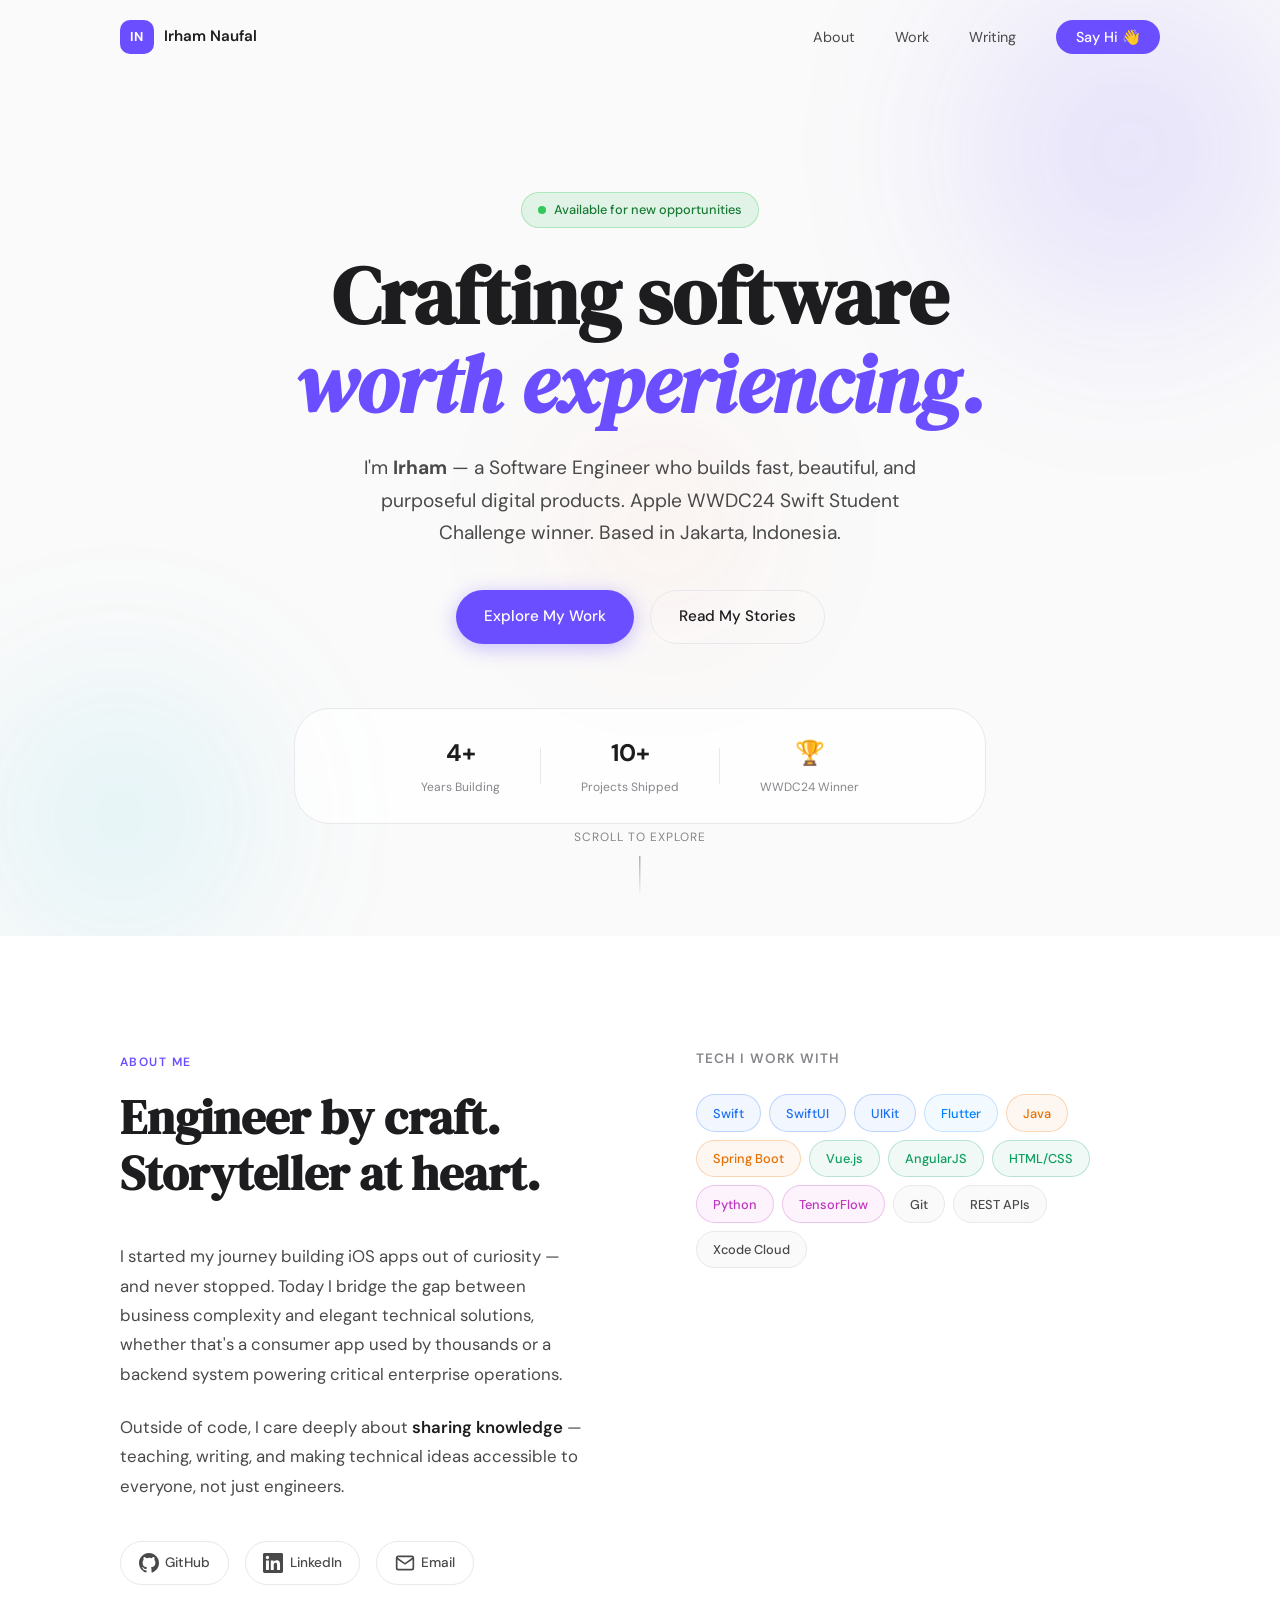
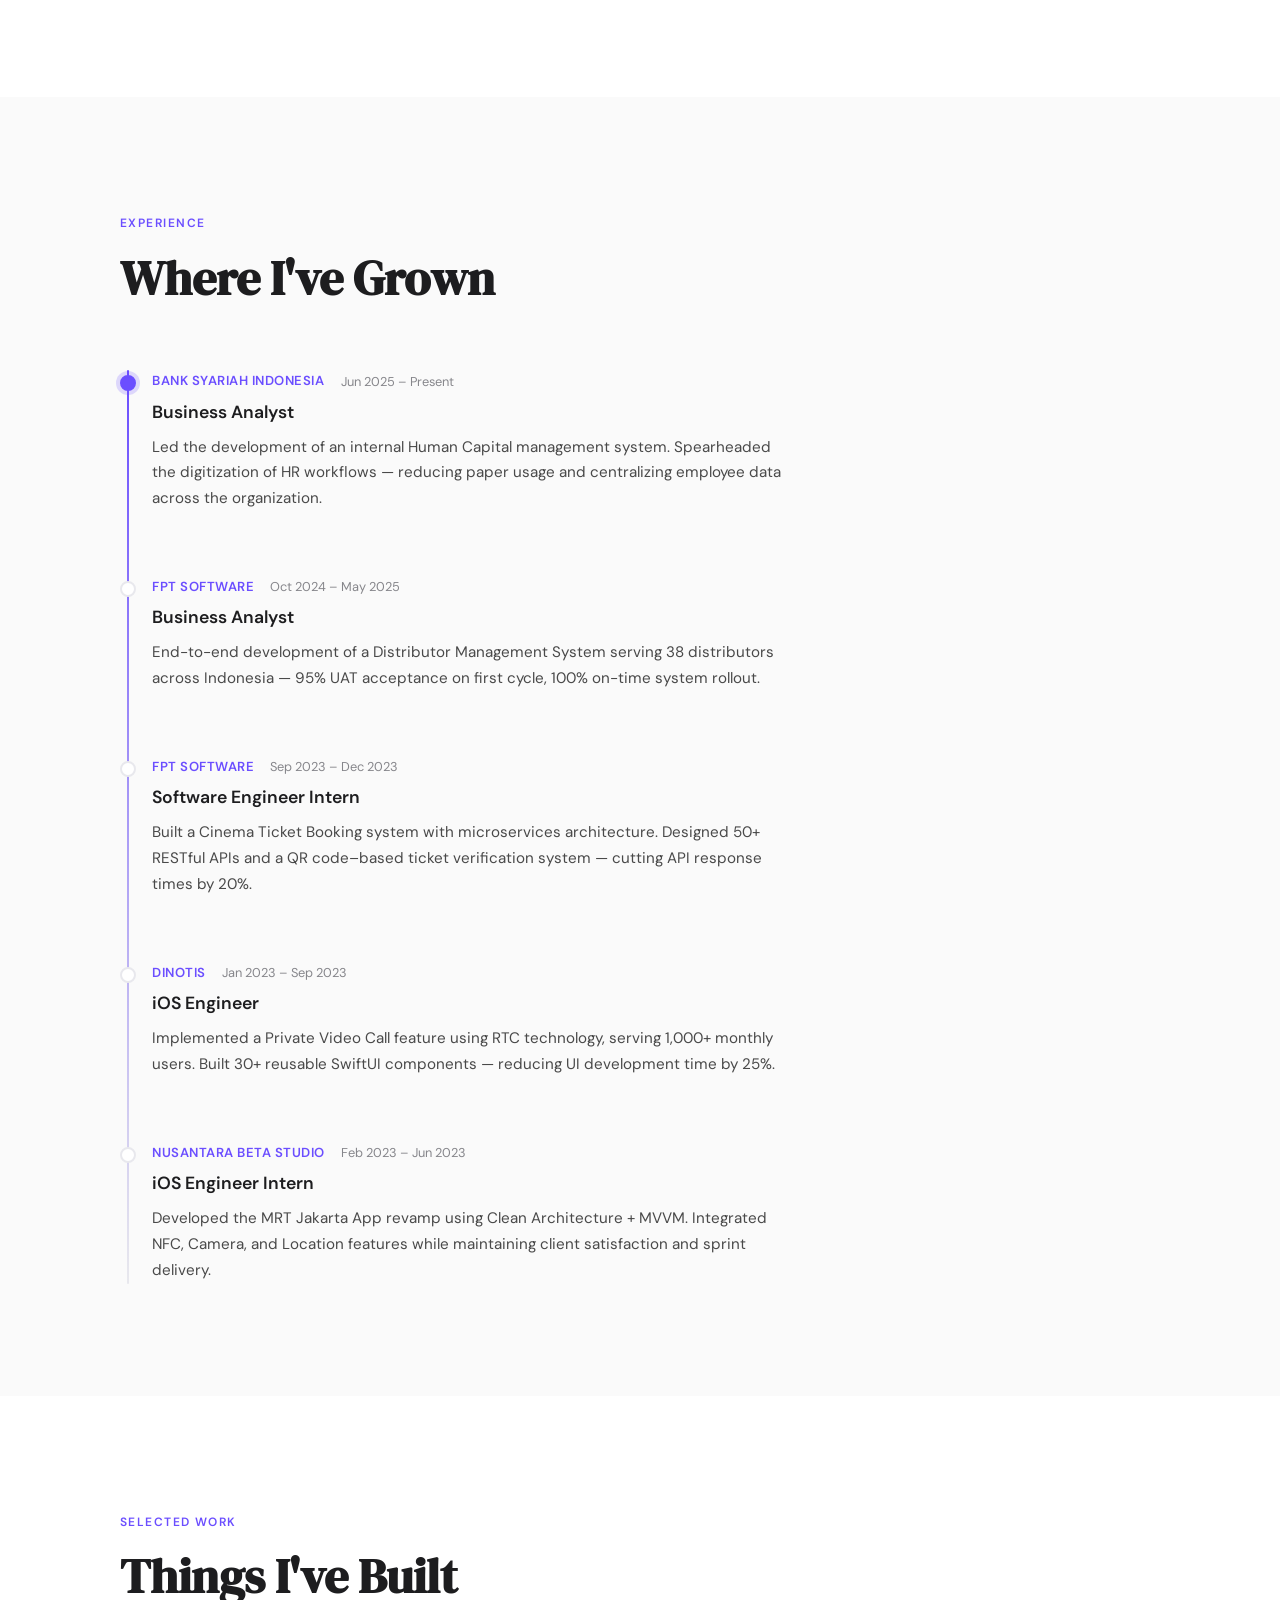
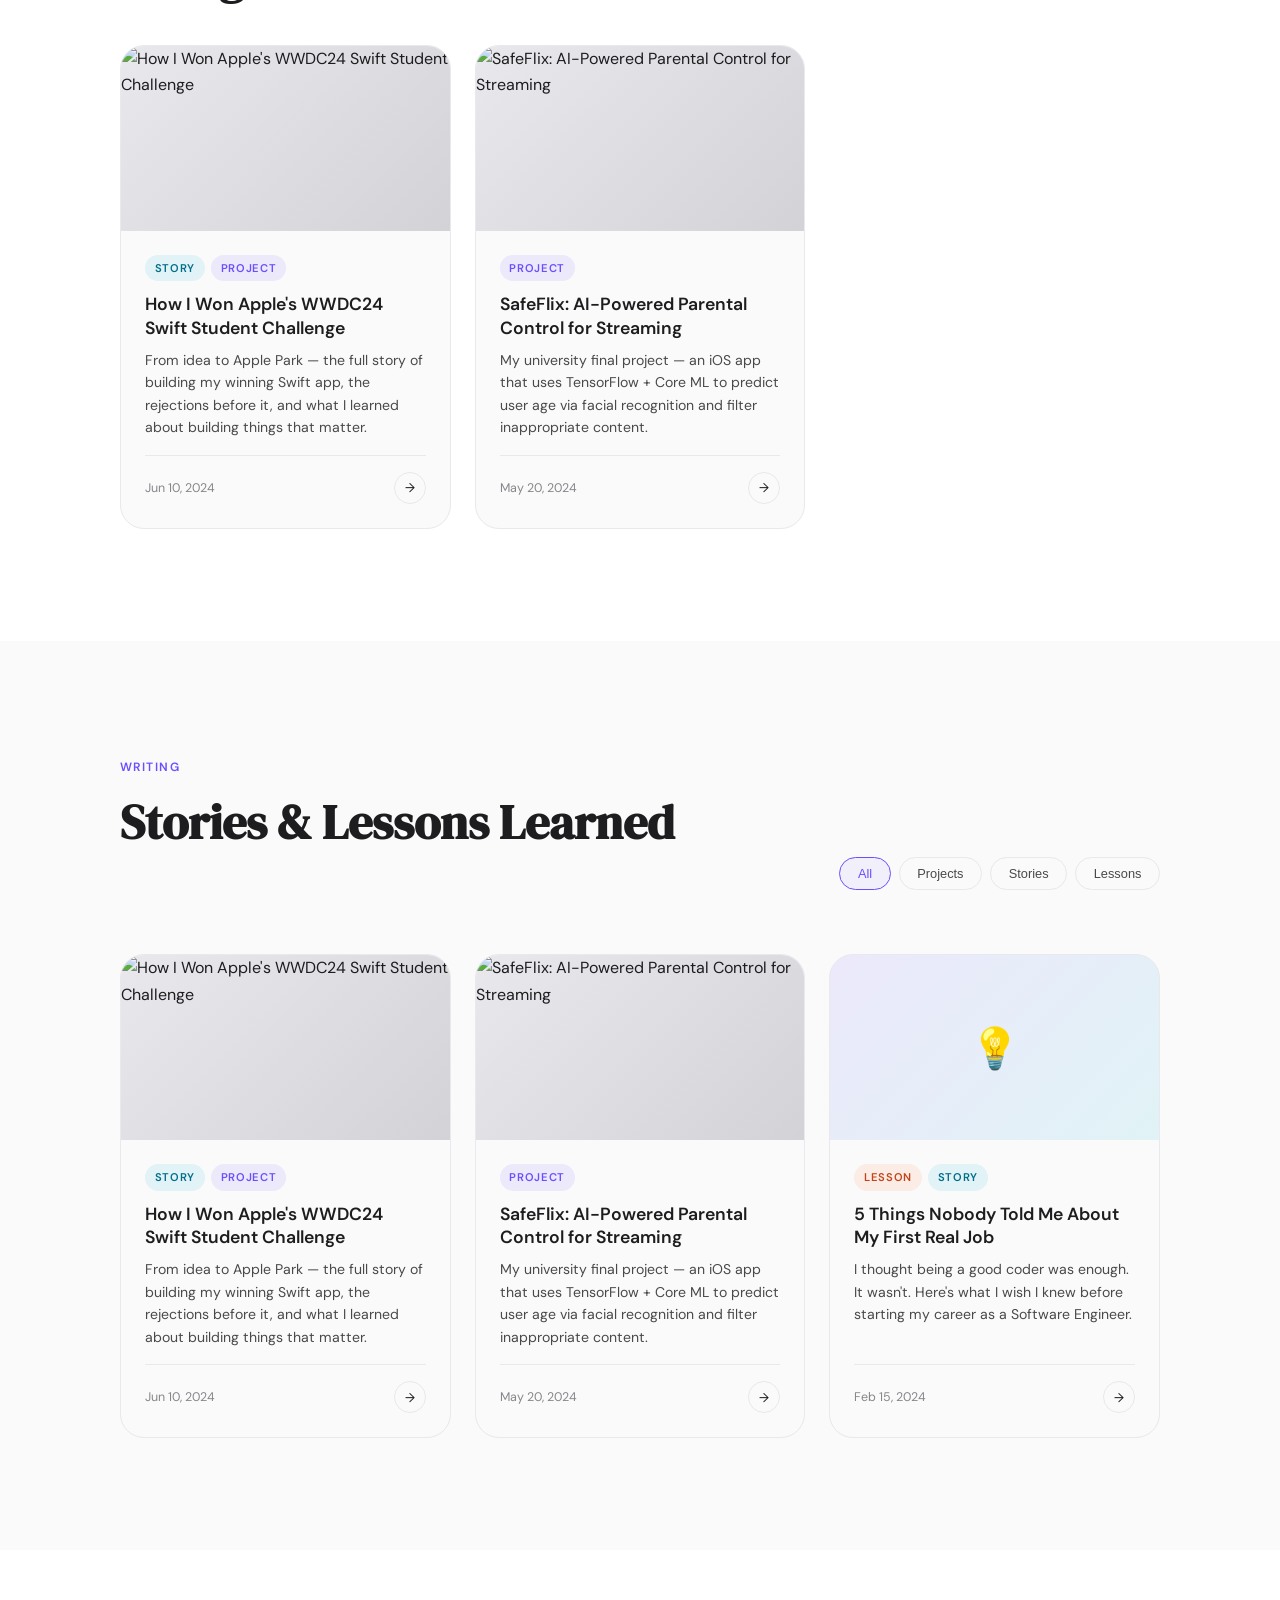
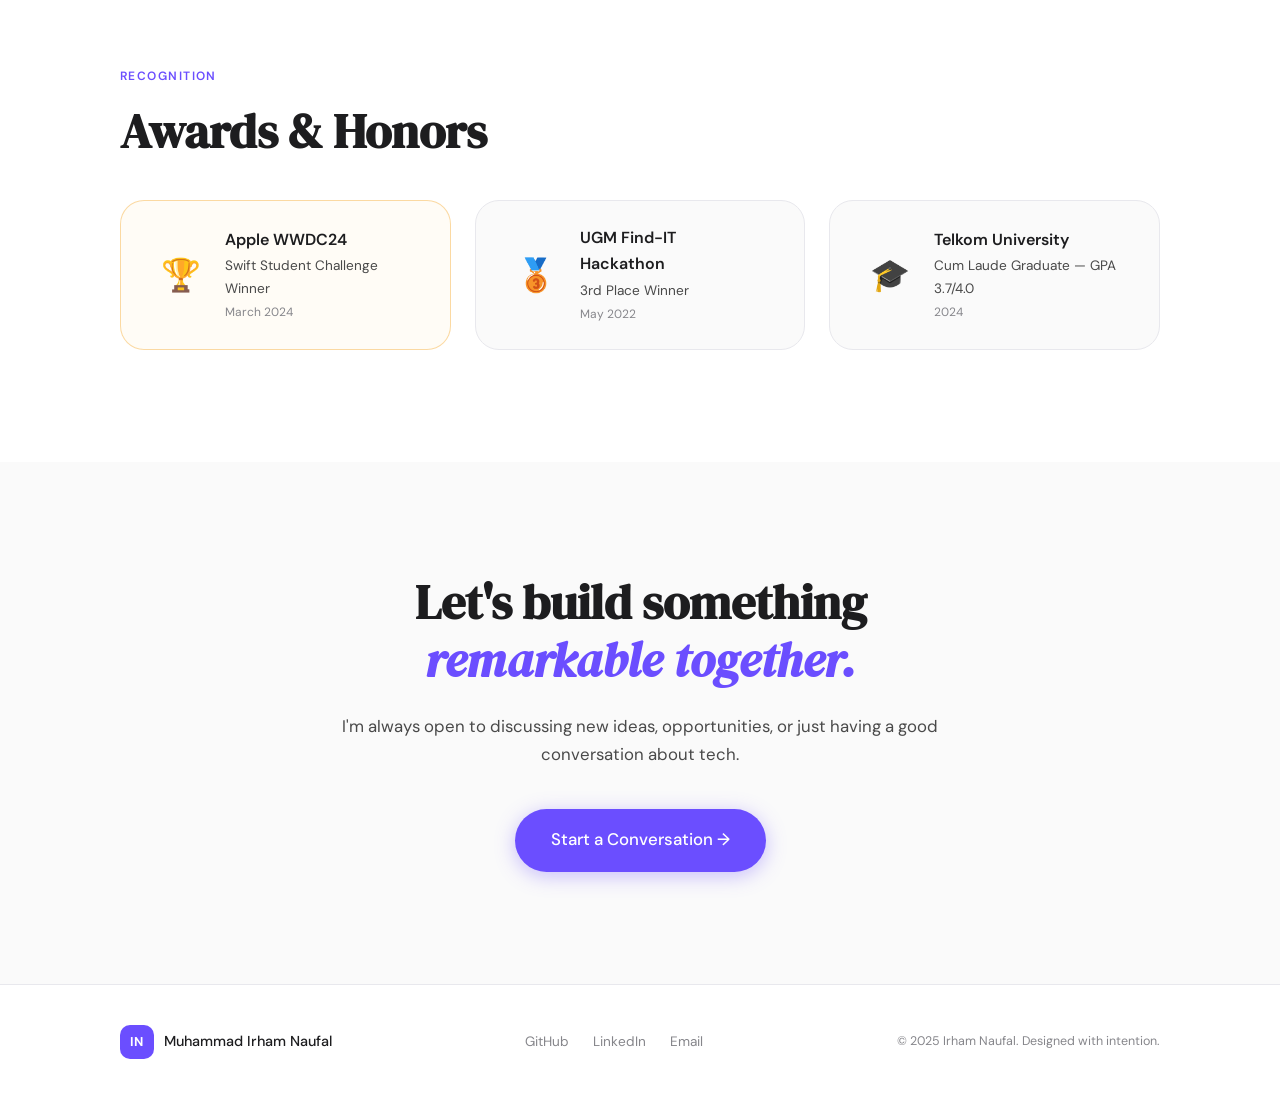
==== index.html @ 4008e495 "feature: folder structuring" ====
<!DOCTYPE html>
<html lang="en">
<head>
  <meta charset="UTF-8" />
  <meta name="viewport" content="width=device-width, initial-scale=1.0" />
  <title>Irham Naufal — Software Engineer</title>
  <meta name="description" content="Muhammad Irham Naufal — Software Engineer, Apple WWDC24 Swift Student Challenge Winner, iOS & Full-Stack Engineer." />
  <meta property="og:title" content="Irham Naufal — Software Engineer" />
  <meta property="og:description" content="Building things that matter. Apple WWDC24 Winner & Software Engineer." />
  <meta property="og:image" content="assets/images/og-cover.jpg" />
  <link rel="icon" href="assets/images/favicon.svg" type="image/svg+xml" />
  <link rel="stylesheet" href="assets/css/main.css" />
  <link rel="preconnect" href="https://fonts.googleapis.com" />
  <link rel="preconnect" href="https://fonts.gstatic.com" crossorigin />
  <link href="https://fonts.googleapis.com/css2?family=DM+Serif+Display:ital@0;1&family=DM+Sans:ital,opsz,wght@0,9..40,300;0,9..40,400;0,9..40,500;0,9..40,600;1,9..40,300&display=swap" rel="stylesheet" />
</head>
<body>

  <!-- ─── NAV ─────────────────────────────────────────── -->
  <nav class="nav" id="nav">
    <div class="nav__inner">
      <a href="index.html" class="nav__logo">
        <span class="nav__logo-mark">IN</span>
        <span class="nav__logo-name">Irham Naufal</span>
      </a>
      <ul class="nav__links">
        <li><a href="#about">About</a></li>
        <li><a href="#work">Work</a></li>
        <li><a href="#posts">Writing</a></li>
        <li><a href="mailto:irhamnfl8@gmail.com" class="nav__cta">Say Hi 👋</a></li>
      </ul>
      <button class="nav__burger" id="navBurger" aria-label="Toggle menu">
        <span></span><span></span><span></span>
      </button>
    </div>
    <div class="nav__mobile" id="navMobile">
      <a href="#about">About</a>
      <a href="#work">Work</a>
      <a href="#posts">Writing</a>
      <a href="mailto:irhamnfl8@gmail.com">Say Hi 👋</a>
    </div>
  </nav>

  <!-- ─── HERO ─────────────────────────────────────────── -->
  <section class="hero">
    <div class="hero__bg">
      <div class="hero__orb hero__orb--1"></div>
      <div class="hero__orb hero__orb--2"></div>
      <div class="hero__orb hero__orb--3"></div>
    </div>
    <div class="hero__content">
      <div class="hero__badge">
        <span class="hero__badge-dot"></span>
        Available for new opportunities
      </div>
      <h1 class="hero__title">
        Crafting software<br/>
        <em>worth experiencing.</em>
      </h1>
      <p class="hero__sub">
        I'm <strong>Irham</strong> — a Software Engineer who builds fast, 
        beautiful, and purposeful digital products. Apple WWDC24 Swift Student 
        Challenge winner. Based in Jakarta, Indonesia.
      </p>
      <div class="hero__actions">
        <a href="#work" class="btn btn--primary">Explore My Work</a>
        <a href="#posts" class="btn btn--ghost">Read My Stories</a>
      </div>
      <div class="hero__stats">
        <div class="stat">
          <span class="stat__value">4+</span>
          <span class="stat__label">Years Building</span>
        </div>
        <div class="stat__divider"></div>
        <div class="stat">
          <span class="stat__value">10+</span>
          <span class="stat__label">Projects Shipped</span>
        </div>
        <div class="stat__divider"></div>
        <div class="stat">
          <span class="stat__value">🏆</span>
          <span class="stat__label">WWDC24 Winner</span>
        </div>
      </div>
    </div>
    <div class="hero__scroll-hint">
      <span>Scroll to explore</span>
      <div class="hero__scroll-line"></div>
    </div>
  </section>

  <!-- ─── ABOUT ─────────────────────────────────────────── -->
  <section class="about" id="about">
    <div class="container">
      <div class="about__grid">
        <div class="about__text">
          <span class="section-label">About Me</span>
          <h2 class="section-title">Engineer by craft.<br/>Storyteller at heart.</h2>
          <p>
            I started my journey building iOS apps out of curiosity — and never stopped. 
            Today I bridge the gap between business complexity and elegant technical solutions, 
            whether that's a consumer app used by thousands or a backend system powering critical enterprise operations.
          </p>
          <p>
            Outside of code, I care deeply about <strong>sharing knowledge</strong> — teaching, 
            writing, and making technical ideas accessible to everyone, not just engineers.
          </p>
          <div class="about__links">
            <a href="https://github.com/irhamnaufal8" target="_blank" rel="noopener" class="social-link">
              <svg width="20" height="20" viewBox="0 0 24 24" fill="currentColor"><path d="M12 0C5.374 0 0 5.373 0 12c0 5.302 3.438 9.8 8.207 11.387.599.111.793-.261.793-.577v-2.234c-3.338.726-4.033-1.416-4.033-1.416-.546-1.387-1.333-1.756-1.333-1.756-1.089-.745.083-.729.083-.729 1.205.084 1.839 1.237 1.839 1.237 1.07 1.834 2.807 1.304 3.492.997.107-.775.418-1.305.762-1.604-2.665-.305-5.467-1.334-5.467-5.931 0-1.311.469-2.381 1.236-3.221-.124-.303-.535-1.524.117-3.176 0 0 1.008-.322 3.301 1.23A11.509 11.509 0 0112 5.803c1.02.005 2.047.138 3.006.404 2.291-1.552 3.297-1.23 3.297-1.23.653 1.653.242 2.874.118 3.176.77.84 1.235 1.911 1.235 3.221 0 4.609-2.807 5.624-5.479 5.921.43.372.823 1.102.823 2.222v3.293c0 .319.192.694.801.576C20.566 21.797 24 17.3 24 12c0-6.627-5.373-12-12-12z"/></svg>
              GitHub
            </a>
            <a href="https://linkedin.com/in/irhamnaufal8" target="_blank" rel="noopener" class="social-link">
              <svg width="20" height="20" viewBox="0 0 24 24" fill="currentColor"><path d="M20.447 20.452h-3.554v-5.569c0-1.328-.027-3.037-1.852-3.037-1.853 0-2.136 1.445-2.136 2.939v5.667H9.351V9h3.414v1.561h.046c.477-.9 1.637-1.85 3.37-1.85 3.601 0 4.267 2.37 4.267 5.455v6.286zM5.337 7.433a2.062 2.062 0 01-2.063-2.065 2.064 2.064 0 112.063 2.065zm1.782 13.019H3.555V9h3.564v11.452zM22.225 0H1.771C.792 0 0 .774 0 1.729v20.542C0 23.227.792 24 1.771 24h20.451C23.2 24 24 23.227 24 22.271V1.729C24 .774 23.2 0 22.222 0h.003z"/></svg>
              LinkedIn
            </a>
            <a href="mailto:irhamnfl8@gmail.com" class="social-link">
              <svg width="20" height="20" viewBox="0 0 24 24" fill="none" stroke="currentColor" stroke-width="2"><path d="M4 4h16c1.1 0 2 .9 2 2v12c0 1.1-.9 2-2 2H4c-1.1 0-2-.9-2-2V6c0-1.1.9-2 2-2z"/><polyline points="22,6 12,13 2,6"/></svg>
              Email
            </a>
          </div>
        </div>
        <div class="about__skills">
          <h3 class="about__skills-title">Tech I Work With</h3>
          <div class="skills-grid">
            <div class="skill-tag skill-tag--ios">Swift</div>
            <div class="skill-tag skill-tag--ios">SwiftUI</div>
            <div class="skill-tag skill-tag--ios">UIKit</div>
            <div class="skill-tag skill-tag--mobile">Flutter</div>
            <div class="skill-tag skill-tag--backend">Java</div>
            <div class="skill-tag skill-tag--backend">Spring Boot</div>
            <div class="skill-tag skill-tag--web">Vue.js</div>
            <div class="skill-tag skill-tag--web">AngularJS</div>
            <div class="skill-tag skill-tag--web">HTML/CSS</div>
            <div class="skill-tag skill-tag--ai">Python</div>
            <div class="skill-tag skill-tag--ai">TensorFlow</div>
            <div class="skill-tag skill-tag--tools">Git</div>
            <div class="skill-tag skill-tag--tools">REST APIs</div>
            <div class="skill-tag skill-tag--tools">Xcode Cloud</div>
          </div>
        </div>
      </div>
    </div>
  </section>

  <!-- ─── EXPERIENCE TIMELINE ──────────────────────────── -->
  <section class="timeline-section">
    <div class="container">
      <span class="section-label">Experience</span>
      <h2 class="section-title">Where I've Grown</h2>
      <div class="timeline">

        <div class="timeline__item timeline__item--active">
          <div class="timeline__marker"></div>
          <div class="timeline__content">
            <div class="timeline__meta">
              <span class="timeline__company">Bank Syariah Indonesia</span>
              <span class="timeline__period">Jun 2025 – Present</span>
            </div>
            <h3 class="timeline__role">Business Analyst</h3>
            <p>Led the development of an internal Human Capital management system. Spearheaded the digitization of HR workflows — reducing paper usage and centralizing employee data across the organization.</p>
          </div>
        </div>

        <div class="timeline__item">
          <div class="timeline__marker"></div>
          <div class="timeline__content">
            <div class="timeline__meta">
              <span class="timeline__company">FPT Software</span>
              <span class="timeline__period">Oct 2024 – May 2025</span>
            </div>
            <h3 class="timeline__role">Business Analyst</h3>
            <p>End-to-end development of a Distributor Management System serving 38 distributors across Indonesia — 95% UAT acceptance on first cycle, 100% on-time system rollout.</p>
          </div>
        </div>

        <div class="timeline__item">
          <div class="timeline__marker"></div>
          <div class="timeline__content">
            <div class="timeline__meta">
              <span class="timeline__company">FPT Software</span>
              <span class="timeline__period">Sep 2023 – Dec 2023</span>
            </div>
            <h3 class="timeline__role">Software Engineer Intern</h3>
            <p>Built a Cinema Ticket Booking system with microservices architecture. Designed 50+ RESTful APIs and a QR code–based ticket verification system — cutting API response times by 20%.</p>
          </div>
        </div>

        <div class="timeline__item">
          <div class="timeline__marker"></div>
          <div class="timeline__content">
            <div class="timeline__meta">
              <span class="timeline__company">Dinotis</span>
              <span class="timeline__period">Jan 2023 – Sep 2023</span>
            </div>
            <h3 class="timeline__role">iOS Engineer</h3>
            <p>Implemented a Private Video Call feature using RTC technology, serving 1,000+ monthly users. Built 30+ reusable SwiftUI components — reducing UI development time by 25%.</p>
          </div>
        </div>

        <div class="timeline__item">
          <div class="timeline__marker"></div>
          <div class="timeline__content">
            <div class="timeline__meta">
              <span class="timeline__company">Nusantara Beta Studio</span>
              <span class="timeline__period">Feb 2023 – Jun 2023</span>
            </div>
            <h3 class="timeline__role">iOS Engineer Intern</h3>
            <p>Developed the MRT Jakarta App revamp using Clean Architecture + MVVM. Integrated NFC, Camera, and Location features while maintaining client satisfaction and sprint delivery.</p>
          </div>
        </div>

      </div>
    </div>
  </section>

  <!-- ─── WORK / PROJECTS ───────────────────────────────── -->
  <section class="work" id="work">
    <div class="container">
      <span class="section-label">Selected Work</span>
      <h2 class="section-title">Things I've Built</h2>
      <div class="work__grid" id="workGrid">
        <!-- Populated by JS from posts/index.json -->
      </div>
      <div class="work__empty" id="workEmpty" style="display:none">
        <p>Projects coming soon. Check back later!</p>
      </div>
    </div>
  </section>

  <!-- ─── POSTS ─────────────────────────────────────────── -->
  <section class="posts-section" id="posts">
    <div class="container">
      <div class="posts-header">
        <div>
          <span class="section-label">Writing</span>
          <h2 class="section-title">Stories & Lessons Learned</h2>
        </div>
        <div class="posts-filter" id="postsFilter">
          <button class="filter-btn filter-btn--active" data-tag="all">All</button>
          <button class="filter-btn" data-tag="project">Projects</button>
          <button class="filter-btn" data-tag="story">Stories</button>
          <button class="filter-btn" data-tag="lesson">Lessons</button>
        </div>
      </div>
      <div class="posts-grid" id="postsGrid">
        <!-- Populated by JS from posts/index.json -->
      </div>
      <div class="posts-empty" id="postsEmpty" style="display:none">
        <p>No posts yet — but great things are coming.</p>
      </div>
    </div>
  </section>

  <!-- ─── AWARDS ────────────────────────────────────────── -->
  <section class="awards">
    <div class="container">
      <span class="section-label">Recognition</span>
      <h2 class="section-title">Awards & Honors</h2>
      <div class="awards__grid">
        <div class="award-card award-card--gold">
          <div class="award-card__icon">🏆</div>
          <div class="award-card__content">
            <h3>Apple WWDC24</h3>
            <p>Swift Student Challenge Winner</p>
            <span class="award-card__year">March 2024</span>
          </div>
        </div>
        <div class="award-card">
          <div class="award-card__icon">🥉</div>
          <div class="award-card__content">
            <h3>UGM Find-IT Hackathon</h3>
            <p>3rd Place Winner</p>
            <span class="award-card__year">May 2022</span>
          </div>
        </div>
        <div class="award-card">
          <div class="award-card__icon">🎓</div>
          <div class="award-card__content">
            <h3>Telkom University</h3>
            <p>Cum Laude Graduate — GPA 3.7/4.0</p>
            <span class="award-card__year">2024</span>
          </div>
        </div>
      </div>
    </div>
  </section>

  <!-- ─── CTA ───────────────────────────────────────────── -->
  <section class="cta">
    <div class="container">
      <div class="cta__inner">
        <h2>Let's build something<br/><em>remarkable together.</em></h2>
        <p>I'm always open to discussing new ideas, opportunities, or just having a good conversation about tech.</p>
        <a href="mailto:irhamnfl8@gmail.com" class="btn btn--primary btn--large">Start a Conversation →</a>
      </div>
    </div>
  </section>

  <!-- ─── FOOTER ────────────────────────────────────────── -->
  <footer class="footer">
    <div class="container">
      <div class="footer__inner">
        <div class="footer__brand">
          <span class="nav__logo-mark">IN</span>
          <span>Muhammad Irham Naufal</span>
        </div>
        <div class="footer__links">
          <a href="https://github.com/irhamnaufal8" target="_blank" rel="noopener">GitHub</a>
          <a href="https://linkedin.com/in/irhamnaufal8" target="_blank" rel="noopener">LinkedIn</a>
          <a href="mailto:irhamnfl8@gmail.com">Email</a>
        </div>
        <p class="footer__copy">© 2025 Irham Naufal. Designed with intention.</p>
      </div>
    </div>
  </footer>

  <script src="assets/js/main.js"></script>
</body>
</html>
---- assets/css/main.css ----
/* ============================================================
   IRHAM NAUFAL — PORTFOLIO STYLESHEET
   Author : Muhammad Irham Naufal Al Machdi
   Style  : Clean • Bright • Modern • Apple-inspired
   ============================================================ */

/* ── TOKENS ─────────────────────────────────────────────── */
:root {
  /* Colors */
  --color-bg:         #FAFAFA;
  --color-surface:    #FFFFFF;
  --color-border:     #E8E8ED;
  --color-text:       #1D1D1F;
  --color-text-2:     #494949;
  --color-text-3:     #86868B;
  --color-accent:     #6B4EFF;
  --color-accent-2:   #00B4D8;
  --color-accent-3:   #FF6B35;
  --color-gold:       #F5A623;
  --color-success:    #34C759;

  /* Typography */
  --font-display:     'DM Serif Display', Georgia, serif;
  --font-body:        'DM Sans', -apple-system, sans-serif;

  /* Spacing */
  --space-xs:  0.5rem;
  --space-sm:  1rem;
  --space-md:  1.5rem;
  --space-lg:  2.5rem;
  --space-xl:  4rem;
  --space-2xl: 7rem;

  /* Radius */
  --radius-sm:  8px;
  --radius-md:  16px;
  --radius-lg:  24px;
  --radius-xl:  36px;

  /* Shadow */
  --shadow-sm:   0 1px 3px rgba(0,0,0,.06), 0 1px 2px rgba(0,0,0,.04);
  --shadow-md:   0 4px 16px rgba(0,0,0,.08), 0 2px 4px rgba(0,0,0,.04);
  --shadow-lg:   0 12px 40px rgba(0,0,0,.10), 0 4px 8px rgba(0,0,0,.04);
  --shadow-glow: 0 0 40px rgba(107,78,255,.18);

  /* Transitions */
  --ease-out:   cubic-bezier(.16, 1, .3, 1);
  --ease-in:    cubic-bezier(.55, 0, 1, .45);
}

/* ── RESET ───────────────────────────────────────────────── */
*, *::before, *::after { box-sizing: border-box; margin: 0; padding: 0; }
html { scroll-behavior: smooth; -webkit-text-size-adjust: 100%; }
body {
  font-family: var(--font-body);
  background: var(--color-bg);
  color: var(--color-text);
  line-height: 1.65;
  overflow-x: hidden;
}
img, video { max-width: 100%; display: block; }
a { color: inherit; text-decoration: none; }
ul { list-style: none; }

/* ── UTILITY ─────────────────────────────────────────────── */
.container {
  width: 100%;
  max-width: 1120px;
  margin: 0 auto;
  padding: 0 var(--space-lg);
}

.section-label {
  display: inline-block;
  font-size: .75rem;
  font-weight: 600;
  letter-spacing: .12em;
  text-transform: uppercase;
  color: var(--color-accent);
  margin-bottom: var(--space-sm);
}

.section-title {
  font-family: var(--font-display);
  font-size: clamp(2rem, 4vw, 3rem);
  line-height: 1.18;
  color: var(--color-text);
  margin-bottom: var(--space-lg);
}
.section-title em { font-style: italic; color: var(--color-accent); }

/* ── BUTTONS ─────────────────────────────────────────────── */
.btn {
  display: inline-flex;
  align-items: center;
  gap: .5rem;
  padding: .85rem 1.75rem;
  border-radius: 100px;
  font-family: var(--font-body);
  font-size: .95rem;
  font-weight: 500;
  cursor: pointer;
  transition: transform .25s var(--ease-out), box-shadow .25s var(--ease-out), background .2s;
  border: none;
}
.btn:hover { transform: translateY(-2px); }
.btn--primary {
  background: var(--color-accent);
  color: #fff;
  box-shadow: 0 4px 20px rgba(107,78,255,.35);
}
.btn--primary:hover { box-shadow: 0 8px 28px rgba(107,78,255,.45); }
.btn--ghost {
  background: transparent;
  color: var(--color-text);
  border: 1.5px solid var(--color-border);
}
.btn--ghost:hover { border-color: var(--color-accent); color: var(--color-accent); }
.btn--large { padding: 1.1rem 2.25rem; font-size: 1.05rem; }

/* ── NAV ─────────────────────────────────────────────────── */
.nav {
  position: fixed;
  top: 0; left: 0; right: 0;
  z-index: 100;
  transition: background .3s, backdrop-filter .3s, box-shadow .3s;
}
.nav.nav--scrolled {
  background: rgba(250,250,250,.85);
  backdrop-filter: blur(20px) saturate(180%);
  -webkit-backdrop-filter: blur(20px) saturate(180%);
  box-shadow: 0 1px 0 var(--color-border);
}
.nav__inner {
  display: flex;
  align-items: center;
  justify-content: space-between;
  max-width: 1120px;
  margin: 0 auto;
  padding: 1.25rem var(--space-lg);
}
.nav__logo {
  display: flex;
  align-items: center;
  gap: .6rem;
  font-weight: 600;
  font-size: .95rem;
}
.nav__logo-mark {
  width: 34px; height: 34px;
  background: var(--color-accent);
  color: #fff;
  border-radius: 10px;
  display: grid;
  place-items: center;
  font-size: .8rem;
  font-weight: 700;
  letter-spacing: .04em;
}
.nav__links {
  display: flex;
  align-items: center;
  gap: var(--space-lg);
}
.nav__links a {
  font-size: .9rem;
  color: var(--color-text-2);
  font-weight: 400;
  transition: color .2s;
}
.nav__links a:hover { color: var(--color-text); }
.nav__cta {
  background: var(--color-accent) !important;
  color: #fff !important;
  padding: .5rem 1.25rem;
  border-radius: 100px;
  font-weight: 500 !important;
  transition: box-shadow .2s, transform .2s !important;
}
.nav__cta:hover { box-shadow: 0 4px 16px rgba(107,78,255,.3); transform: translateY(-1px); }
.nav__burger {
  display: none;
  flex-direction: column;
  gap: 5px;
  background: none;
  border: none;
  cursor: pointer;
  padding: 4px;
}
.nav__burger span {
  display: block;
  width: 24px; height: 2px;
  background: var(--color-text);
  border-radius: 2px;
  transition: transform .3s;
}
.nav__mobile {
  display: none;
  flex-direction: column;
  gap: 0;
  background: var(--color-surface);
  border-top: 1px solid var(--color-border);
  padding: var(--space-sm) var(--space-lg);
  max-height: 0;
  overflow: hidden;
  transition: max-height .35s var(--ease-out);
}
.nav__mobile.nav__mobile--open { max-height: 300px; }
.nav__mobile a {
  padding: .8rem 0;
  font-size: 1rem;
  color: var(--color-text-2);
  border-bottom: 1px solid var(--color-border);
  display: block;
}
.nav__mobile a:last-child { border-bottom: none; }

/* ── HERO ─────────────────────────────────────────────────── */
.hero {
  min-height: 100svh;
  display: flex;
  align-items: center;
  justify-content: center;
  position: relative;
  overflow: hidden;
  padding: calc(80px + var(--space-2xl)) var(--space-lg) var(--space-2xl);
}
.hero__bg {
  position: absolute;
  inset: 0;
  pointer-events: none;
  z-index: 0;
}
.hero__orb {
  position: absolute;
  border-radius: 50%;
  filter: blur(80px);
  opacity: .55;
  animation: drift 12s ease-in-out infinite;
}
.hero__orb--1 {
  width: 500px; height: 500px;
  top: -100px; right: -100px;
  background: radial-gradient(circle, rgba(107,78,255,.35) 0%, transparent 70%);
}
.hero__orb--2 {
  width: 400px; height: 400px;
  bottom: -80px; left: -80px;
  background: radial-gradient(circle, rgba(0,180,216,.25) 0%, transparent 70%);
  animation-delay: -4s;
}
.hero__orb--3 {
  width: 300px; height: 300px;
  top: 40%; left: 40%;
  background: radial-gradient(circle, rgba(255,107,53,.18) 0%, transparent 70%);
  animation-delay: -8s;
}
@keyframes drift {
  0%, 100% { transform: translate(0, 0) scale(1); }
  33% { transform: translate(30px, -30px) scale(1.05); }
  66% { transform: translate(-20px, 20px) scale(.97); }
}
.hero__content {
  position: relative;
  z-index: 1;
  max-width: 760px;
  text-align: center;
  animation: fadeUp .9s var(--ease-out) both;
}
.hero__badge {
  display: inline-flex;
  align-items: center;
  gap: .5rem;
  background: rgba(52, 199, 89, .12);
  border: 1px solid rgba(52, 199, 89, .3);
  color: #1a7a35;
  font-size: .8rem;
  font-weight: 500;
  padding: .4rem 1rem;
  border-radius: 100px;
  margin-bottom: var(--space-md);
}
.hero__badge-dot {
  width: 8px; height: 8px;
  background: var(--color-success);
  border-radius: 50%;
  animation: pulse 2s ease-in-out infinite;
}
@keyframes pulse {
  0%, 100% { transform: scale(1); opacity: 1; }
  50% { transform: scale(1.4); opacity: .7; }
}
.hero__title {
  font-family: var(--font-display);
  font-size: clamp(2.8rem, 6.5vw, 5rem);
  line-height: 1.1;
  color: var(--color-text);
  margin-bottom: var(--space-md);
}
.hero__title em { font-style: italic; color: var(--color-accent); }
.hero__sub {
  font-size: clamp(1rem, 2vw, 1.2rem);
  color: var(--color-text-2);
  max-width: 600px;
  margin: 0 auto var(--space-lg);
  line-height: 1.7;
}
.hero__actions {
  display: flex;
  justify-content: center;
  gap: var(--space-sm);
  flex-wrap: wrap;
  margin-bottom: var(--space-xl);
}
.hero__stats {
  display: flex;
  justify-content: center;
  align-items: center;
  gap: var(--space-lg);
  padding: var(--space-md) var(--space-lg);
  background: rgba(255,255,255,.7);
  backdrop-filter: blur(10px);
  border: 1px solid var(--color-border);
  border-radius: var(--radius-xl);
  flex-wrap: wrap;
}
.stat { text-align: center; }
.stat__value {
  display: block;
  font-size: 1.5rem;
  font-weight: 700;
  color: var(--color-text);
}
.stat__label {
  font-size: .75rem;
  color: var(--color-text-3);
  font-weight: 400;
}
.stat__divider {
  width: 1px;
  height: 36px;
  background: var(--color-border);
}
.hero__scroll-hint {
  position: absolute;
  bottom: var(--space-lg);
  left: 50%;
  transform: translateX(-50%);
  display: flex;
  flex-direction: column;
  align-items: center;
  gap: .5rem;
  color: var(--color-text-3);
  font-size: .75rem;
  letter-spacing: .08em;
  text-transform: uppercase;
  animation: fadeIn 1.5s 1s both;
}
.hero__scroll-line {
  width: 1px; height: 40px;
  background: linear-gradient(to bottom, var(--color-text-3), transparent);
  animation: scrollPulse 2s ease-in-out infinite;
}
@keyframes scrollPulse {
  0% { transform: scaleY(0); transform-origin: top; opacity: 0; }
  50% { transform: scaleY(1); transform-origin: top; opacity: 1; }
  100% { transform: scaleY(1); transform-origin: bottom; opacity: 0; }
}

/* ── ABOUT ───────────────────────────────────────────────── */
.about {
  padding: var(--space-2xl) 0;
  background: var(--color-surface);
}
.about__grid {
  display: grid;
  grid-template-columns: 1fr 1fr;
  gap: var(--space-2xl);
  align-items: start;
}
.about__text p {
  color: var(--color-text-2);
  margin-bottom: var(--space-md);
  font-size: 1.05rem;
  line-height: 1.75;
}
.about__text strong { color: var(--color-text); font-weight: 600; }
.about__links {
  display: flex;
  gap: var(--space-sm);
  flex-wrap: wrap;
  margin-top: var(--space-lg);
}
.social-link {
  display: inline-flex;
  align-items: center;
  gap: .4rem;
  padding: .6rem 1.1rem;
  border: 1.5px solid var(--color-border);
  border-radius: 100px;
  font-size: .85rem;
  font-weight: 500;
  color: var(--color-text-2);
  transition: border-color .2s, color .2s, background .2s;
}
.social-link:hover {
  border-color: var(--color-accent);
  color: var(--color-accent);
  background: rgba(107,78,255,.04);
}
.about__skills-title {
  font-size: .85rem;
  font-weight: 600;
  letter-spacing: .08em;
  text-transform: uppercase;
  color: var(--color-text-3);
  margin-bottom: var(--space-md);
}
.skills-grid {
  display: flex;
  flex-wrap: wrap;
  gap: .5rem;
}
.skill-tag {
  padding: .45rem 1rem;
  border-radius: 100px;
  font-size: .8rem;
  font-weight: 500;
  border: 1.5px solid;
}
.skill-tag--ios     { color: #1c6ef5; border-color: rgba(28,110,245,.25); background: rgba(28,110,245,.06); }
.skill-tag--mobile  { color: #0080FF; border-color: rgba(0,128,255,.2);  background: rgba(0,128,255,.05); }
.skill-tag--backend { color: #e76f00; border-color: rgba(231,111,0,.25);  background: rgba(231,111,0,.06); }
.skill-tag--web     { color: #0c9e5e; border-color: rgba(12,158,94,.25);  background: rgba(12,158,94,.06); }
.skill-tag--ai      { color: #c034c0; border-color: rgba(192,52,192,.25); background: rgba(192,52,192,.06); }
.skill-tag--tools   { color: var(--color-text-2); border-color: var(--color-border); background: var(--color-bg); }

/* ── TIMELINE ────────────────────────────────────────────── */
.timeline-section {
  padding: var(--space-2xl) 0;
  background: var(--color-bg);
}
.timeline {
  position: relative;
  padding-left: 2rem;
  margin-top: var(--space-xl);
}
.timeline::before {
  content: '';
  position: absolute;
  left: 7px; top: 0; bottom: 0;
  width: 2px;
  background: linear-gradient(to bottom, var(--color-accent), var(--color-border));
  border-radius: 2px;
}
.timeline__item {
  position: relative;
  padding-bottom: var(--space-xl);
  opacity: 0;
  transform: translateX(-16px);
  transition: opacity .6s var(--ease-out), transform .6s var(--ease-out);
}
.timeline__item.is-visible { opacity: 1; transform: none; }
.timeline__item:last-child { padding-bottom: 0; }
.timeline__marker {
  position: absolute;
  left: -2rem;
  top: 5px;
  width: 16px; height: 16px;
  border-radius: 50%;
  background: var(--color-surface);
  border: 2px solid var(--color-border);
  transition: border-color .3s, box-shadow .3s;
}
.timeline__item--active .timeline__marker {
  border-color: var(--color-accent);
  background: var(--color-accent);
  box-shadow: 0 0 0 4px rgba(107,78,255,.2);
}
.timeline__meta {
  display: flex;
  align-items: center;
  gap: var(--space-sm);
  margin-bottom: .35rem;
  flex-wrap: wrap;
}
.timeline__company {
  font-size: .82rem;
  font-weight: 600;
  color: var(--color-accent);
  letter-spacing: .04em;
  text-transform: uppercase;
}
.timeline__period {
  font-size: .8rem;
  color: var(--color-text-3);
}
.timeline__role {
  font-size: 1.1rem;
  font-weight: 600;
  color: var(--color-text);
  margin-bottom: .5rem;
}
.timeline__content p {
  color: var(--color-text-2);
  font-size: .95rem;
  line-height: 1.7;
  max-width: 640px;
}

/* ── WORK CARDS ──────────────────────────────────────────── */
.work { padding: var(--space-2xl) 0; background: var(--color-surface); }
.work__grid {
  display: grid;
  grid-template-columns: repeat(auto-fill, minmax(320px, 1fr));
  gap: var(--space-md);
}
.work-card {
  background: var(--color-bg);
  border: 1.5px solid var(--color-border);
  border-radius: var(--radius-lg);
  overflow: hidden;
  transition: box-shadow .3s var(--ease-out), transform .3s var(--ease-out), border-color .3s;
  cursor: pointer;
  text-decoration: none;
  color: inherit;
  display: flex;
  flex-direction: column;
}
.work-card:hover {
  box-shadow: var(--shadow-lg);
  transform: translateY(-4px);
  border-color: var(--color-accent);
}
.work-card__banner {
  width: 100%;
  aspect-ratio: 16/9;
  object-fit: cover;
  background: linear-gradient(135deg, #e8e8ed 0%, #d2d2d7 100%);
}
.work-card__banner--placeholder {
  width: 100%;
  aspect-ratio: 16/9;
  background: linear-gradient(135deg, rgba(107,78,255,.1) 0%, rgba(0,180,216,.1) 100%);
  display: grid;
  place-items: center;
  font-size: 2.5rem;
}
.work-card__body { padding: var(--space-md); flex: 1; display: flex; flex-direction: column; }
.work-card__tags { display: flex; gap: .4rem; flex-wrap: wrap; margin-bottom: .75rem; }
.work-card__tag {
  font-size: .7rem;
  font-weight: 600;
  letter-spacing: .06em;
  text-transform: uppercase;
  padding: .25rem .6rem;
  border-radius: 100px;
  background: rgba(107,78,255,.1);
  color: var(--color-accent);
}
.work-card__tag--story   { background: rgba(0,180,216,.1); color: #006e8a; }
.work-card__tag--lesson  { background: rgba(255,107,53,.1); color: #c4441a; }
.work-card__title {
  font-size: 1.1rem;
  font-weight: 600;
  color: var(--color-text);
  margin-bottom: .5rem;
  line-height: 1.35;
}
.work-card__desc {
  font-size: .88rem;
  color: var(--color-text-2);
  line-height: 1.6;
  flex: 1;
}
.work-card__footer {
  display: flex;
  align-items: center;
  justify-content: space-between;
  margin-top: var(--space-sm);
  padding-top: var(--space-sm);
  border-top: 1px solid var(--color-border);
}
.work-card__date { font-size: .78rem; color: var(--color-text-3); }
.work-card__arrow {
  width: 32px; height: 32px;
  border-radius: 50%;
  border: 1.5px solid var(--color-border);
  display: grid;
  place-items: center;
  font-size: .8rem;
  transition: background .2s, border-color .2s;
}
.work-card:hover .work-card__arrow {
  background: var(--color-accent);
  border-color: var(--color-accent);
  color: #fff;
}

/* ── POSTS ───────────────────────────────────────────────── */
.posts-section {
  padding: var(--space-2xl) 0;
  background: var(--color-bg);
}
.posts-header {
  display: flex;
  align-items: flex-end;
  justify-content: space-between;
  gap: var(--space-md);
  flex-wrap: wrap;
  margin-bottom: var(--space-xl);
}
.posts-filter {
  display: flex;
  gap: .5rem;
  flex-wrap: wrap;
}
.filter-btn {
  padding: .5rem 1.1rem;
  border-radius: 100px;
  font-size: .8rem;
  font-weight: 500;
  border: 1.5px solid var(--color-border);
  background: transparent;
  color: var(--color-text-2);
  cursor: pointer;
  transition: border-color .2s, color .2s, background .2s;
}
.filter-btn--active, .filter-btn:hover {
  border-color: var(--color-accent);
  color: var(--color-accent);
  background: rgba(107,78,255,.06);
}
.posts-grid {
  display: grid;
  grid-template-columns: repeat(auto-fill, minmax(300px, 1fr));
  gap: var(--space-md);
}

/* ── AWARDS ──────────────────────────────────────────────── */
.awards {
  padding: var(--space-2xl) 0;
  background: var(--color-surface);
}
.awards__grid {
  display: grid;
  grid-template-columns: repeat(auto-fit, minmax(260px, 1fr));
  gap: var(--space-md);
}
.award-card {
  display: flex;
  align-items: center;
  gap: var(--space-md);
  padding: var(--space-md) var(--space-lg);
  background: var(--color-bg);
  border: 1.5px solid var(--color-border);
  border-radius: var(--radius-lg);
  transition: box-shadow .3s, transform .3s;
}
.award-card:hover { box-shadow: var(--shadow-md); transform: translateY(-2px); }
.award-card--gold { border-color: rgba(245,166,35,.4); background: rgba(245,166,35,.04); }
.award-card__icon { font-size: 2rem; flex-shrink: 0; }
.award-card h3 { font-size: 1rem; font-weight: 600; color: var(--color-text); }
.award-card p  { font-size: .85rem; color: var(--color-text-2); margin-top: .15rem; }
.award-card__year {
  font-size: .75rem;
  color: var(--color-text-3);
  display: block;
  margin-top: .2rem;
}

/* ── CTA ─────────────────────────────────────────────────── */
.cta {
  padding: var(--space-2xl) 0;
  background: var(--color-bg);
}
.cta__inner {
  text-align: center;
  max-width: 640px;
  margin: 0 auto;
}
.cta__inner h2 {
  font-family: var(--font-display);
  font-size: clamp(2rem, 4vw, 3rem);
  line-height: 1.2;
  margin-bottom: var(--space-md);
}
.cta__inner em { font-style: italic; color: var(--color-accent); }
.cta__inner p {
  color: var(--color-text-2);
  margin-bottom: var(--space-lg);
  font-size: 1.05rem;
}

/* ── FOOTER ──────────────────────────────────────────────── */
.footer {
  padding: var(--space-lg) 0;
  border-top: 1px solid var(--color-border);
  background: var(--color-surface);
}
.footer__inner {
  display: flex;
  align-items: center;
  justify-content: space-between;
  gap: var(--space-md);
  flex-wrap: wrap;
}
.footer__brand {
  display: flex;
  align-items: center;
  gap: .6rem;
  font-size: .9rem;
  font-weight: 500;
}
.footer__links {
  display: flex;
  gap: var(--space-md);
}
.footer__links a {
  font-size: .85rem;
  color: var(--color-text-3);
  transition: color .2s;
}
.footer__links a:hover { color: var(--color-text); }
.footer__copy {
  font-size: .78rem;
  color: var(--color-text-3);
}

/* ── POST PAGE ───────────────────────────────────────────── */
.post-hero {
  padding: calc(80px + var(--space-xl)) var(--space-lg) var(--space-xl);
  background: var(--color-surface);
  border-bottom: 1px solid var(--color-border);
}
.post-hero__inner { max-width: 760px; margin: 0 auto; }
.post-hero__back {
  display: inline-flex;
  align-items: center;
  gap: .4rem;
  font-size: .85rem;
  color: var(--color-text-3);
  margin-bottom: var(--space-lg);
  transition: color .2s;
}
.post-hero__back:hover { color: var(--color-accent); }
.post-hero__tags { display: flex; gap: .4rem; margin-bottom: var(--space-sm); }
.post-hero__title {
  font-family: var(--font-display);
  font-size: clamp(2rem, 5vw, 3.5rem);
  line-height: 1.12;
  color: var(--color-text);
  margin-bottom: var(--space-md);
}
.post-hero__meta {
  display: flex;
  gap: var(--space-sm);
  align-items: center;
  font-size: .85rem;
  color: var(--color-text-3);
  flex-wrap: wrap;
}
.post-hero__meta-sep { opacity: .4; }
.post-hero__banner {
  width: 100%;
  max-height: 480px;
  object-fit: cover;
  border-radius: var(--radius-lg);
  margin: var(--space-lg) 0 0;
}
.post-body {
  padding: var(--space-xl) var(--space-lg);
}
.post-body__inner {
  max-width: 760px;
  margin: 0 auto;
}
/* Markdown rendered content */
.prose { color: var(--color-text-2); font-size: 1.05rem; line-height: 1.85; }
.prose h1, .prose h2, .prose h3, .prose h4 {
  font-family: var(--font-display);
  color: var(--color-text);
  margin: var(--space-xl) 0 var(--space-sm);
  line-height: 1.2;
}
.prose h1 { font-size: 2rem; }
.prose h2 { font-size: 1.6rem; border-bottom: 1px solid var(--color-border); padding-bottom: .5rem; }
.prose h3 { font-size: 1.25rem; }
.prose p  { margin: 0 0 var(--space-md); }
.prose a  { color: var(--color-accent); text-decoration: underline; text-underline-offset: 3px; }
.prose a:hover { opacity: .8; }
.prose strong { color: var(--color-text); font-weight: 600; }
.prose em { font-style: italic; }
.prose ul, .prose ol { margin: 0 0 var(--space-md) var(--space-md); }
.prose li { margin-bottom: .4rem; }
.prose blockquote {
  border-left: 3px solid var(--color-accent);
  padding-left: var(--space-md);
  margin: var(--space-md) 0;
  font-style: italic;
  color: var(--color-text-3);
}
.prose code {
  font-family: 'SF Mono', 'Fira Code', monospace;
  font-size: .87em;
  background: rgba(107,78,255,.08);
  color: var(--color-accent);
  padding: .15em .4em;
  border-radius: 4px;
}
.prose pre {
  background: #1a1a2e;
  color: #e8e8e8;
  padding: var(--space-md);
  border-radius: var(--radius-md);
  overflow-x: auto;
  margin: var(--space-md) 0;
}
.prose pre code { background: none; color: inherit; padding: 0; }
.prose img {
  border-radius: var(--radius-md);
  margin: var(--space-md) 0;
  width: 100%;
}
.prose table {
  width: 100%;
  border-collapse: collapse;
  margin: var(--space-md) 0;
}
.prose th, .prose td {
  padding: .65rem 1rem;
  border: 1px solid var(--color-border);
  font-size: .9rem;
}
.prose th { background: var(--color-bg); font-weight: 600; }
.prose hr { border: none; border-top: 1px solid var(--color-border); margin: var(--space-xl) 0; }

/* ── ANIMATIONS ──────────────────────────────────────────── */
@keyframes fadeUp  { from { opacity: 0; transform: translateY(24px); } to { opacity: 1; transform: none; } }
@keyframes fadeIn  { from { opacity: 0; } to { opacity: 1; } }

.reveal {
  opacity: 0;
  transform: translateY(20px);
  transition: opacity .7s var(--ease-out), transform .7s var(--ease-out);
}
.reveal.is-visible { opacity: 1; transform: none; }

/* ── LOADING SKELETON ─────────────────────────────────────── */
.skeleton {
  background: linear-gradient(90deg, var(--color-border) 25%, #e8e8ed 50%, var(--color-border) 75%);
  background-size: 400% 100%;
  animation: shimmer 1.5s ease-in-out infinite;
  border-radius: var(--radius-sm);
}
@keyframes shimmer { 0% { background-position: 200% 0; } 100% { background-position: -200% 0; } }

/* ── RESPONSIVE ──────────────────────────────────────────── */
@media (max-width: 768px) {
  :root {
    --space-2xl: 4rem;
    --space-xl: 3rem;
  }
  .nav__links { display: none; }
  .nav__burger { display: flex; }
  .nav__mobile { display: flex; }
  .about__grid { grid-template-columns: 1fr; gap: var(--space-xl); }
  .posts-header { flex-direction: column; align-items: flex-start; }
  .footer__inner { flex-direction: column; align-items: flex-start; }
  .hero__stats { gap: var(--space-md); }
  .stat__divider { display: none; }
  .timeline { padding-left: 1.5rem; }
}

@media (max-width: 480px) {
  .container { padding: 0 var(--space-md); }
  .hero__actions { flex-direction: column; align-items: center; }
  .btn { width: 100%; justify-content: center; max-width: 280px; }
}
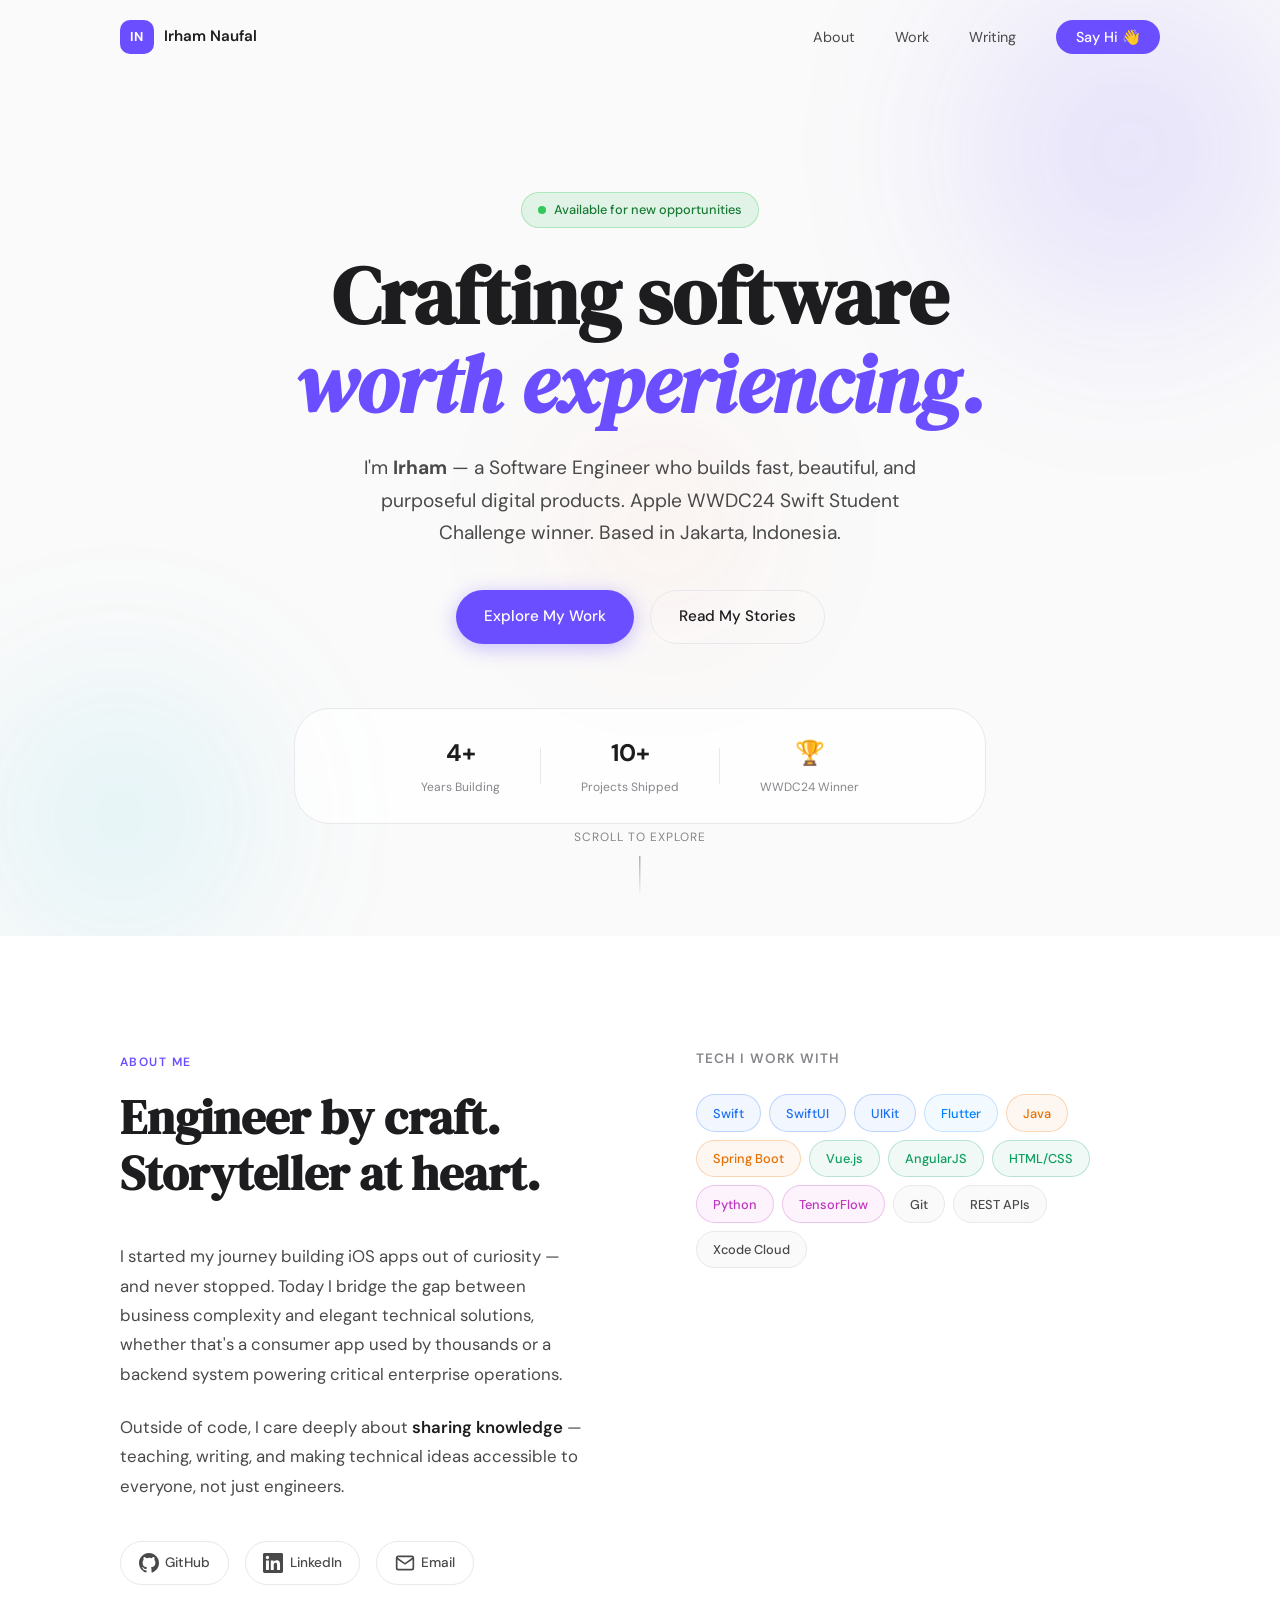
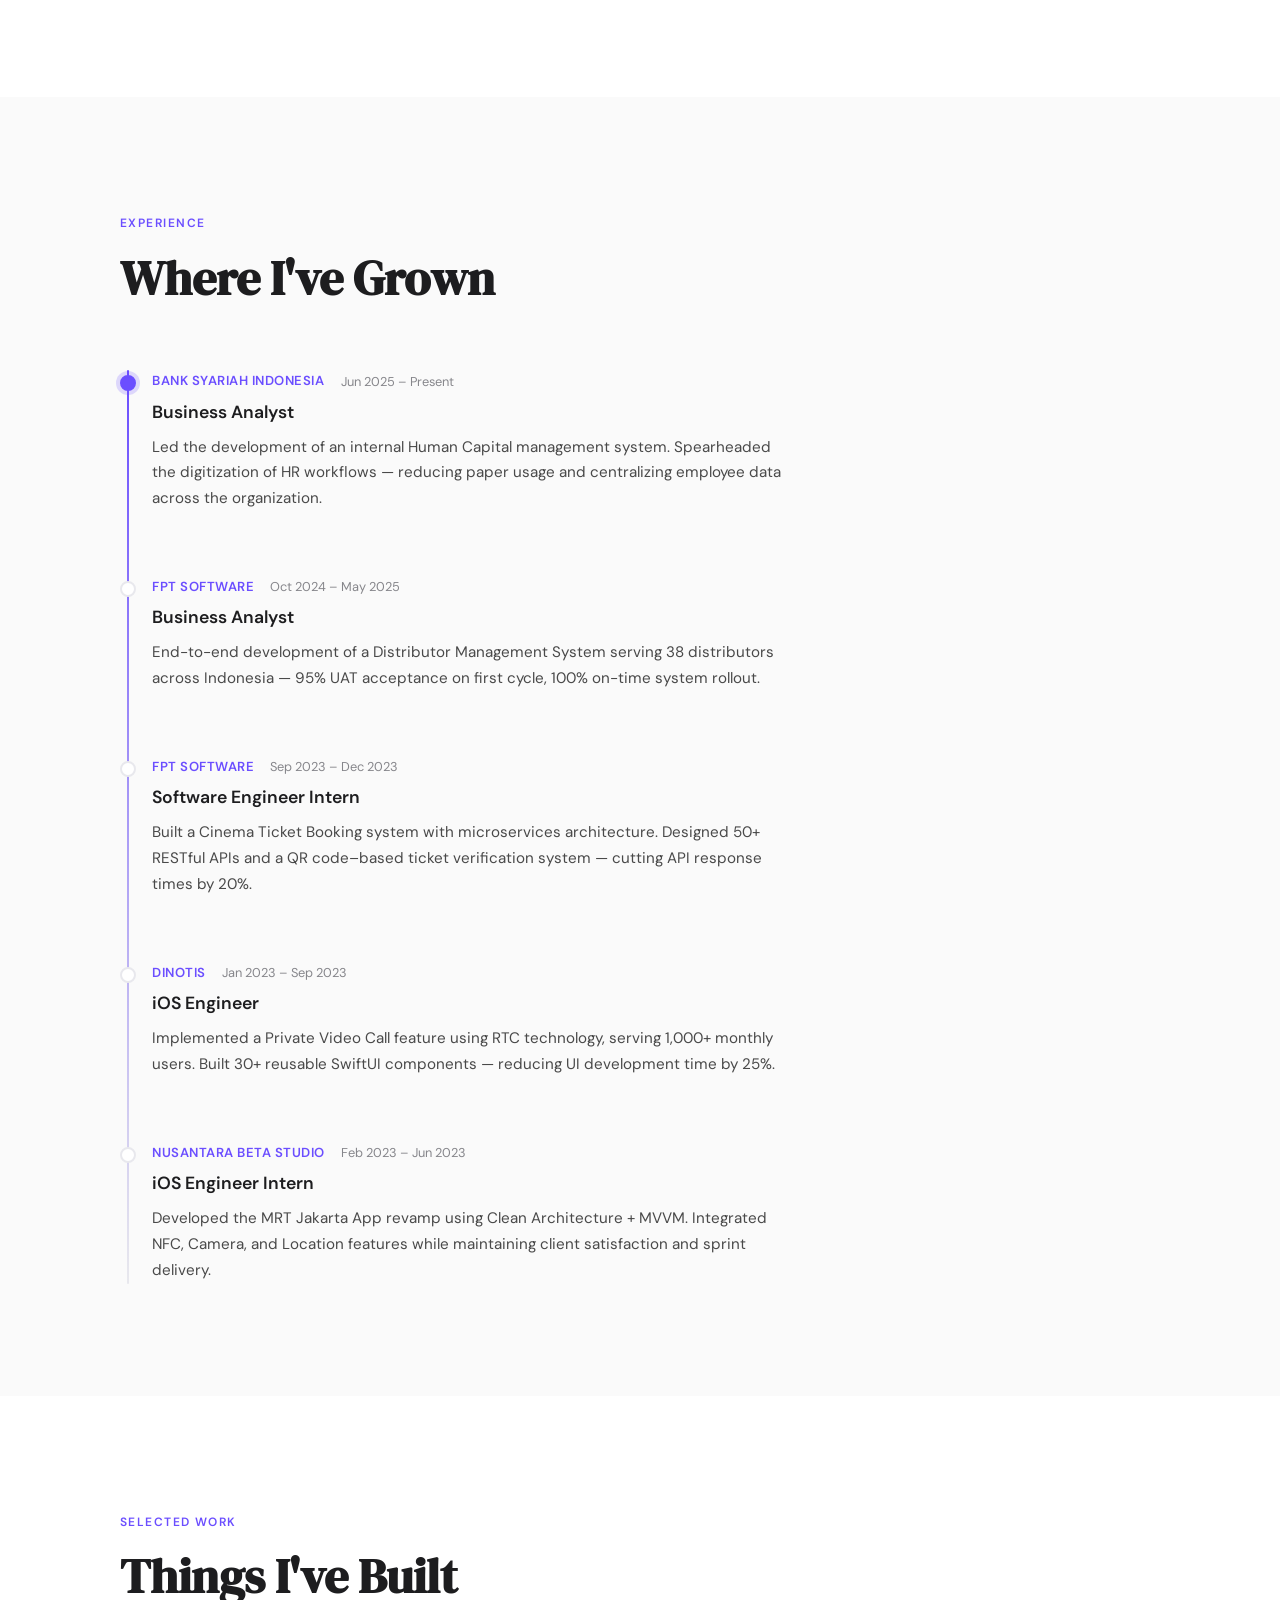
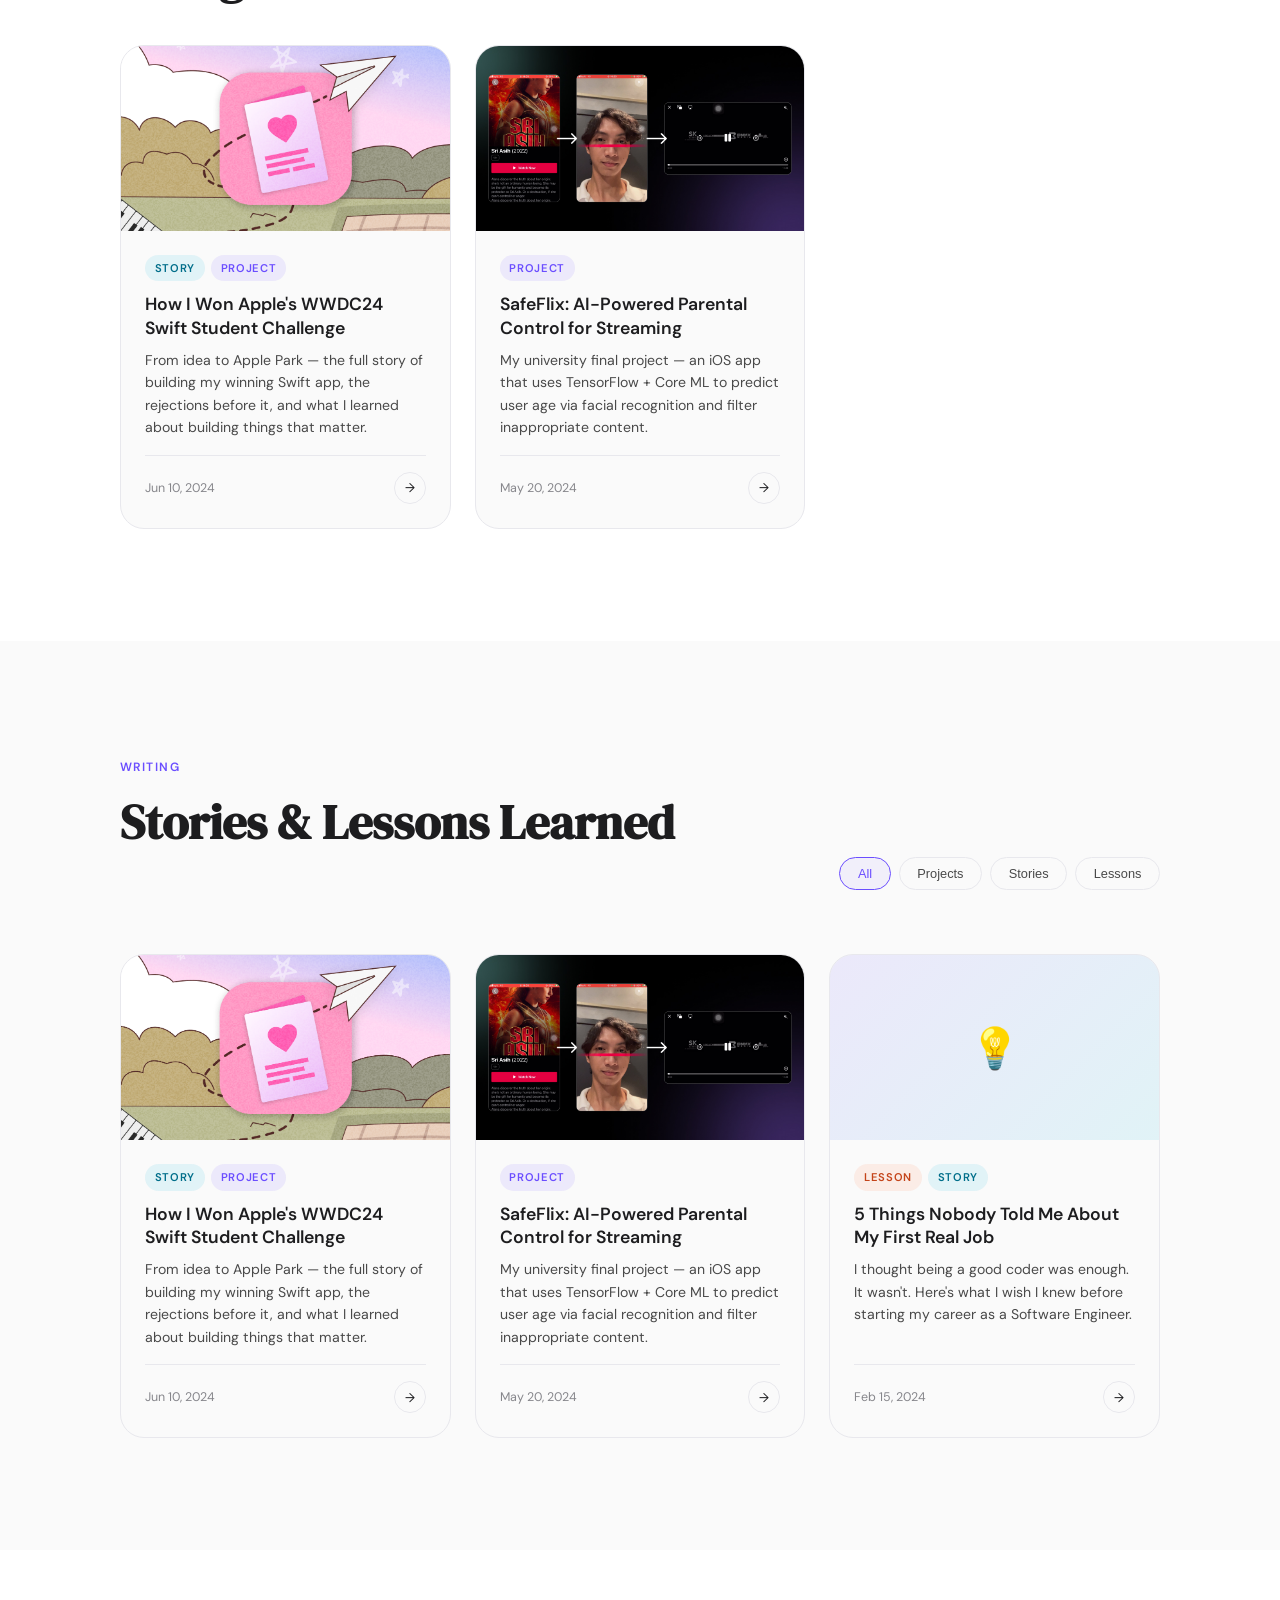
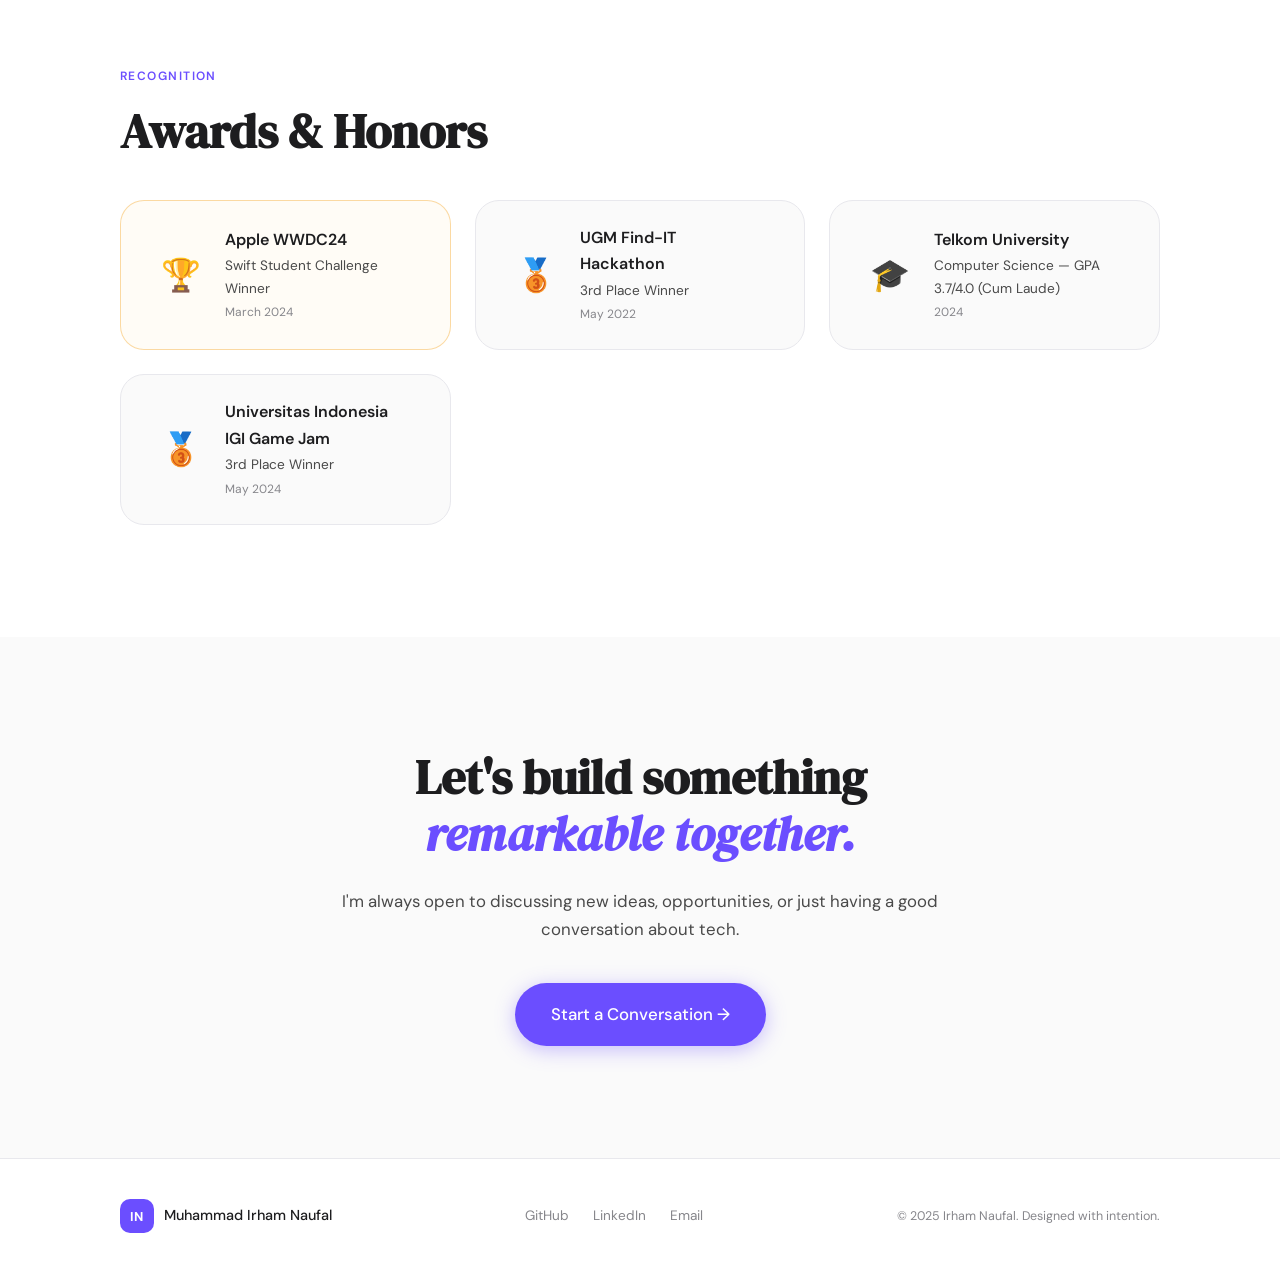
==== commit d1b978f5: "feature: Add assets" ====
--- a/index.html
+++ b/index.html
@@ -1,19 +1,24 @@
 <!DOCTYPE html>
 <html lang="en">
+
 <head>
   <meta charset="UTF-8" />
   <meta name="viewport" content="width=device-width, initial-scale=1.0" />
   <title>Irham Naufal — Software Engineer</title>
-  <meta name="description" content="Muhammad Irham Naufal — Software Engineer, Apple WWDC24 Swift Student Challenge Winner, iOS & Full-Stack Engineer." />
+  <meta name="description"
+    content="Muhammad Irham Naufal — Software Engineer, Apple WWDC24 Swift Student Challenge Winner, iOS & Full-Stack Engineer." />
   <meta property="og:title" content="Irham Naufal — Software Engineer" />
   <meta property="og:description" content="Building things that matter. Apple WWDC24 Winner & Software Engineer." />
   <meta property="og:image" content="assets/images/og-cover.jpg" />
-  <link rel="icon" href="assets/images/favicon.svg" type="image/svg+xml" />
+  <link rel="icon" href="assets/images/favicon.ico" type="image" />
   <link rel="stylesheet" href="assets/css/main.css" />
   <link rel="preconnect" href="https://fonts.googleapis.com" />
   <link rel="preconnect" href="https://fonts.gstatic.com" crossorigin />
-  <link href="https://fonts.googleapis.com/css2?family=DM+Serif+Display:ital@0;1&family=DM+Sans:ital,opsz,wght@0,9..40,300;0,9..40,400;0,9..40,500;0,9..40,600;1,9..40,300&display=swap" rel="stylesheet" />
+  <link
+    href="https://fonts.googleapis.com/css2?family=DM+Serif+Display:ital@0;1&family=DM+Sans:ital,opsz,wght@0,9..40,300;0,9..40,400;0,9..40,500;0,9..40,600;1,9..40,300&display=swap"
+    rel="stylesheet" />
 </head>
+
 <body>
 
   <!-- ─── NAV ─────────────────────────────────────────── -->
@@ -54,12 +59,12 @@
         Available for new opportunities
       </div>
       <h1 class="hero__title">
-        Crafting software<br/>
+        Crafting software<br />
         <em>worth experiencing.</em>
       </h1>
       <p class="hero__sub">
-        I'm <strong>Irham</strong> — a Software Engineer who builds fast, 
-        beautiful, and purposeful digital products. Apple WWDC24 Swift Student 
+        I'm <strong>Irham</strong> — a Software Engineer who builds fast,
+        beautiful, and purposeful digital products. Apple WWDC24 Swift Student
         Challenge winner. Based in Jakarta, Indonesia.
       </p>
       <div class="hero__actions">
@@ -95,27 +100,36 @@
       <div class="about__grid">
         <div class="about__text">
           <span class="section-label">About Me</span>
-          <h2 class="section-title">Engineer by craft.<br/>Storyteller at heart.</h2>
+          <h2 class="section-title">Engineer by craft.<br />Storyteller at heart.</h2>
           <p>
-            I started my journey building iOS apps out of curiosity — and never stopped. 
-            Today I bridge the gap between business complexity and elegant technical solutions, 
+            I started my journey building iOS apps out of curiosity — and never stopped.
+            Today I bridge the gap between business complexity and elegant technical solutions,
             whether that's a consumer app used by thousands or a backend system powering critical enterprise operations.
           </p>
           <p>
-            Outside of code, I care deeply about <strong>sharing knowledge</strong> — teaching, 
+            Outside of code, I care deeply about <strong>sharing knowledge</strong> — teaching,
             writing, and making technical ideas accessible to everyone, not just engineers.
           </p>
           <div class="about__links">
             <a href="https://github.com/irhamnaufal8" target="_blank" rel="noopener" class="social-link">
-              <svg width="20" height="20" viewBox="0 0 24 24" fill="currentColor"><path d="M12 0C5.374 0 0 5.373 0 12c0 5.302 3.438 9.8 8.207 11.387.599.111.793-.261.793-.577v-2.234c-3.338.726-4.033-1.416-4.033-1.416-.546-1.387-1.333-1.756-1.333-1.756-1.089-.745.083-.729.083-.729 1.205.084 1.839 1.237 1.839 1.237 1.07 1.834 2.807 1.304 3.492.997.107-.775.418-1.305.762-1.604-2.665-.305-5.467-1.334-5.467-5.931 0-1.311.469-2.381 1.236-3.221-.124-.303-.535-1.524.117-3.176 0 0 1.008-.322 3.301 1.23A11.509 11.509 0 0112 5.803c1.02.005 2.047.138 3.006.404 2.291-1.552 3.297-1.23 3.297-1.23.653 1.653.242 2.874.118 3.176.77.84 1.235 1.911 1.235 3.221 0 4.609-2.807 5.624-5.479 5.921.43.372.823 1.102.823 2.222v3.293c0 .319.192.694.801.576C20.566 21.797 24 17.3 24 12c0-6.627-5.373-12-12-12z"/></svg>
+              <svg width="20" height="20" viewBox="0 0 24 24" fill="currentColor">
+                <path
+                  d="M12 0C5.374 0 0 5.373 0 12c0 5.302 3.438 9.8 8.207 11.387.599.111.793-.261.793-.577v-2.234c-3.338.726-4.033-1.416-4.033-1.416-.546-1.387-1.333-1.756-1.333-1.756-1.089-.745.083-.729.083-.729 1.205.084 1.839 1.237 1.839 1.237 1.07 1.834 2.807 1.304 3.492.997.107-.775.418-1.305.762-1.604-2.665-.305-5.467-1.334-5.467-5.931 0-1.311.469-2.381 1.236-3.221-.124-.303-.535-1.524.117-3.176 0 0 1.008-.322 3.301 1.23A11.509 11.509 0 0112 5.803c1.02.005 2.047.138 3.006.404 2.291-1.552 3.297-1.23 3.297-1.23.653 1.653.242 2.874.118 3.176.77.84 1.235 1.911 1.235 3.221 0 4.609-2.807 5.624-5.479 5.921.43.372.823 1.102.823 2.222v3.293c0 .319.192.694.801.576C20.566 21.797 24 17.3 24 12c0-6.627-5.373-12-12-12z" />
+              </svg>
               GitHub
             </a>
             <a href="https://linkedin.com/in/irhamnaufal8" target="_blank" rel="noopener" class="social-link">
-              <svg width="20" height="20" viewBox="0 0 24 24" fill="currentColor"><path d="M20.447 20.452h-3.554v-5.569c0-1.328-.027-3.037-1.852-3.037-1.853 0-2.136 1.445-2.136 2.939v5.667H9.351V9h3.414v1.561h.046c.477-.9 1.637-1.85 3.37-1.85 3.601 0 4.267 2.37 4.267 5.455v6.286zM5.337 7.433a2.062 2.062 0 01-2.063-2.065 2.064 2.064 0 112.063 2.065zm1.782 13.019H3.555V9h3.564v11.452zM22.225 0H1.771C.792 0 0 .774 0 1.729v20.542C0 23.227.792 24 1.771 24h20.451C23.2 24 24 23.227 24 22.271V1.729C24 .774 23.2 0 22.222 0h.003z"/></svg>
+              <svg width="20" height="20" viewBox="0 0 24 24" fill="currentColor">
+                <path
+                  d="M20.447 20.452h-3.554v-5.569c0-1.328-.027-3.037-1.852-3.037-1.853 0-2.136 1.445-2.136 2.939v5.667H9.351V9h3.414v1.561h.046c.477-.9 1.637-1.85 3.37-1.85 3.601 0 4.267 2.37 4.267 5.455v6.286zM5.337 7.433a2.062 2.062 0 01-2.063-2.065 2.064 2.064 0 112.063 2.065zm1.782 13.019H3.555V9h3.564v11.452zM22.225 0H1.771C.792 0 0 .774 0 1.729v20.542C0 23.227.792 24 1.771 24h20.451C23.2 24 24 23.227 24 22.271V1.729C24 .774 23.2 0 22.222 0h.003z" />
+              </svg>
               LinkedIn
             </a>
             <a href="mailto:irhamnfl8@gmail.com" class="social-link">
-              <svg width="20" height="20" viewBox="0 0 24 24" fill="none" stroke="currentColor" stroke-width="2"><path d="M4 4h16c1.1 0 2 .9 2 2v12c0 1.1-.9 2-2 2H4c-1.1 0-2-.9-2-2V6c0-1.1.9-2 2-2z"/><polyline points="22,6 12,13 2,6"/></svg>
+              <svg width="20" height="20" viewBox="0 0 24 24" fill="none" stroke="currentColor" stroke-width="2">
+                <path d="M4 4h16c1.1 0 2 .9 2 2v12c0 1.1-.9 2-2 2H4c-1.1 0-2-.9-2-2V6c0-1.1.9-2 2-2z" />
+                <polyline points="22,6 12,13 2,6" />
+              </svg>
               Email
             </a>
           </div>
@@ -158,7 +172,8 @@
               <span class="timeline__period">Jun 2025 – Present</span>
             </div>
             <h3 class="timeline__role">Business Analyst</h3>
-            <p>Led the development of an internal Human Capital management system. Spearheaded the digitization of HR workflows — reducing paper usage and centralizing employee data across the organization.</p>
+            <p>Led the development of an internal Human Capital management system. Spearheaded the digitization of HR
+              workflows — reducing paper usage and centralizing employee data across the organization.</p>
           </div>
         </div>
 
@@ -170,7 +185,8 @@
               <span class="timeline__period">Oct 2024 – May 2025</span>
             </div>
             <h3 class="timeline__role">Business Analyst</h3>
-            <p>End-to-end development of a Distributor Management System serving 38 distributors across Indonesia — 95% UAT acceptance on first cycle, 100% on-time system rollout.</p>
+            <p>End-to-end development of a Distributor Management System serving 38 distributors across Indonesia — 95%
+              UAT acceptance on first cycle, 100% on-time system rollout.</p>
           </div>
         </div>
 
@@ -182,7 +198,8 @@
               <span class="timeline__period">Sep 2023 – Dec 2023</span>
             </div>
             <h3 class="timeline__role">Software Engineer Intern</h3>
-            <p>Built a Cinema Ticket Booking system with microservices architecture. Designed 50+ RESTful APIs and a QR code–based ticket verification system — cutting API response times by 20%.</p>
+            <p>Built a Cinema Ticket Booking system with microservices architecture. Designed 50+ RESTful APIs and a QR
+              code–based ticket verification system — cutting API response times by 20%.</p>
           </div>
         </div>
 
@@ -194,7 +211,8 @@
               <span class="timeline__period">Jan 2023 – Sep 2023</span>
             </div>
             <h3 class="timeline__role">iOS Engineer</h3>
-            <p>Implemented a Private Video Call feature using RTC technology, serving 1,000+ monthly users. Built 30+ reusable SwiftUI components — reducing UI development time by 25%.</p>
+            <p>Implemented a Private Video Call feature using RTC technology, serving 1,000+ monthly users. Built 30+
+              reusable SwiftUI components — reducing UI development time by 25%.</p>
           </div>
         </div>
 
@@ -206,7 +224,8 @@
               <span class="timeline__period">Feb 2023 – Jun 2023</span>
             </div>
             <h3 class="timeline__role">iOS Engineer Intern</h3>
-            <p>Developed the MRT Jakarta App revamp using Clean Architecture + MVVM. Integrated NFC, Camera, and Location features while maintaining client satisfaction and sprint delivery.</p>
+            <p>Developed the MRT Jakarta App revamp using Clean Architecture + MVVM. Integrated NFC, Camera, and
+              Location features while maintaining client satisfaction and sprint delivery.</p>
           </div>
         </div>
 
@@ -278,8 +297,16 @@
           <div class="award-card__icon">🎓</div>
           <div class="award-card__content">
             <h3>Telkom University</h3>
-            <p>Cum Laude Graduate — GPA 3.7/4.0</p>
+            <p>Computer Science — GPA 3.7/4.0 (Cum Laude)</p>
             <span class="award-card__year">2024</span>
+          </div>
+        </div>
+        <div class="award-card">
+          <div class="award-card__icon">🥉</div>
+          <div class="award-card__content">
+            <h3>Universitas Indonesia IGI Game Jam</h3>
+            <p>3rd Place Winner</p>
+            <span class="award-card__year">May 2024</span>
           </div>
         </div>
       </div>
@@ -290,7 +317,7 @@
   <section class="cta">
     <div class="container">
       <div class="cta__inner">
-        <h2>Let's build something<br/><em>remarkable together.</em></h2>
+        <h2>Let's build something<br /><em>remarkable together.</em></h2>
         <p>I'm always open to discussing new ideas, opportunities, or just having a good conversation about tech.</p>
         <a href="mailto:irhamnfl8@gmail.com" class="btn btn--primary btn--large">Start a Conversation →</a>
       </div>
@@ -317,4 +344,5 @@
 
   <script src="assets/js/main.js"></script>
 </body>
-</html>
+
+</html>
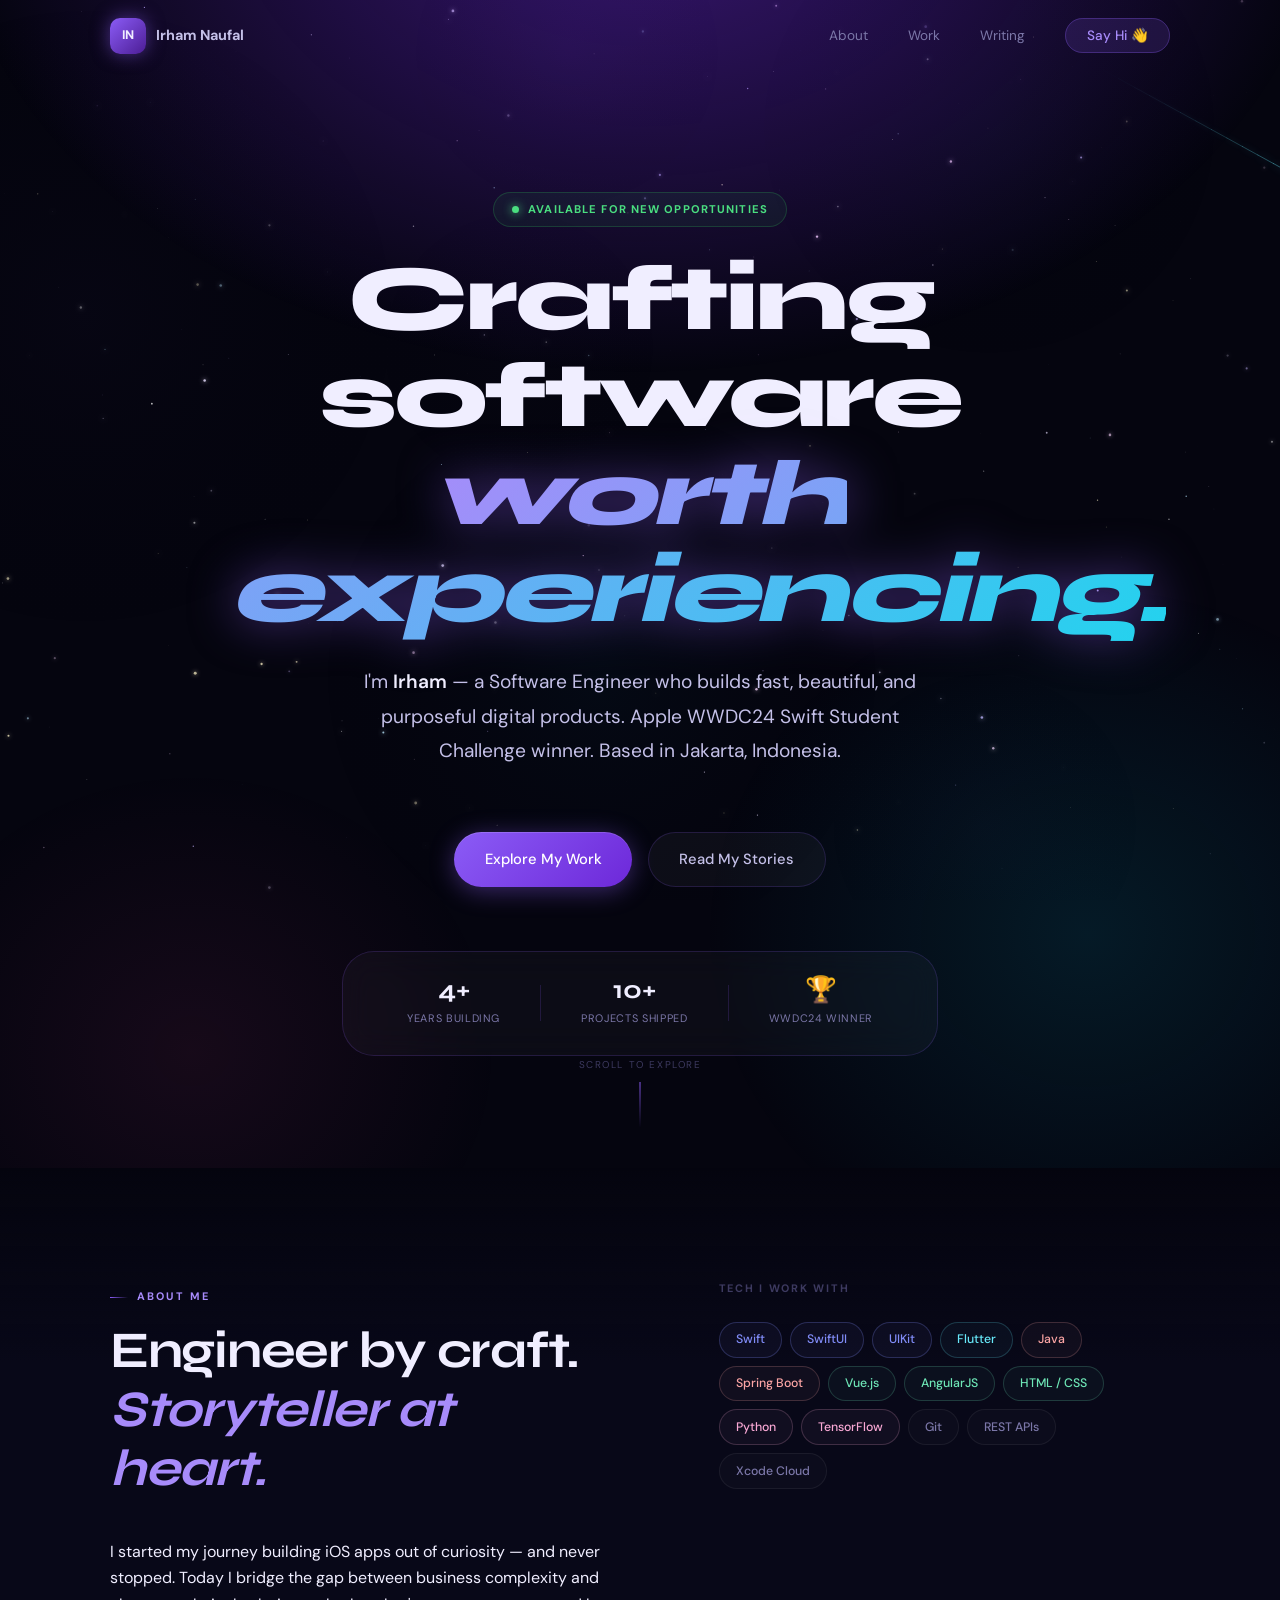
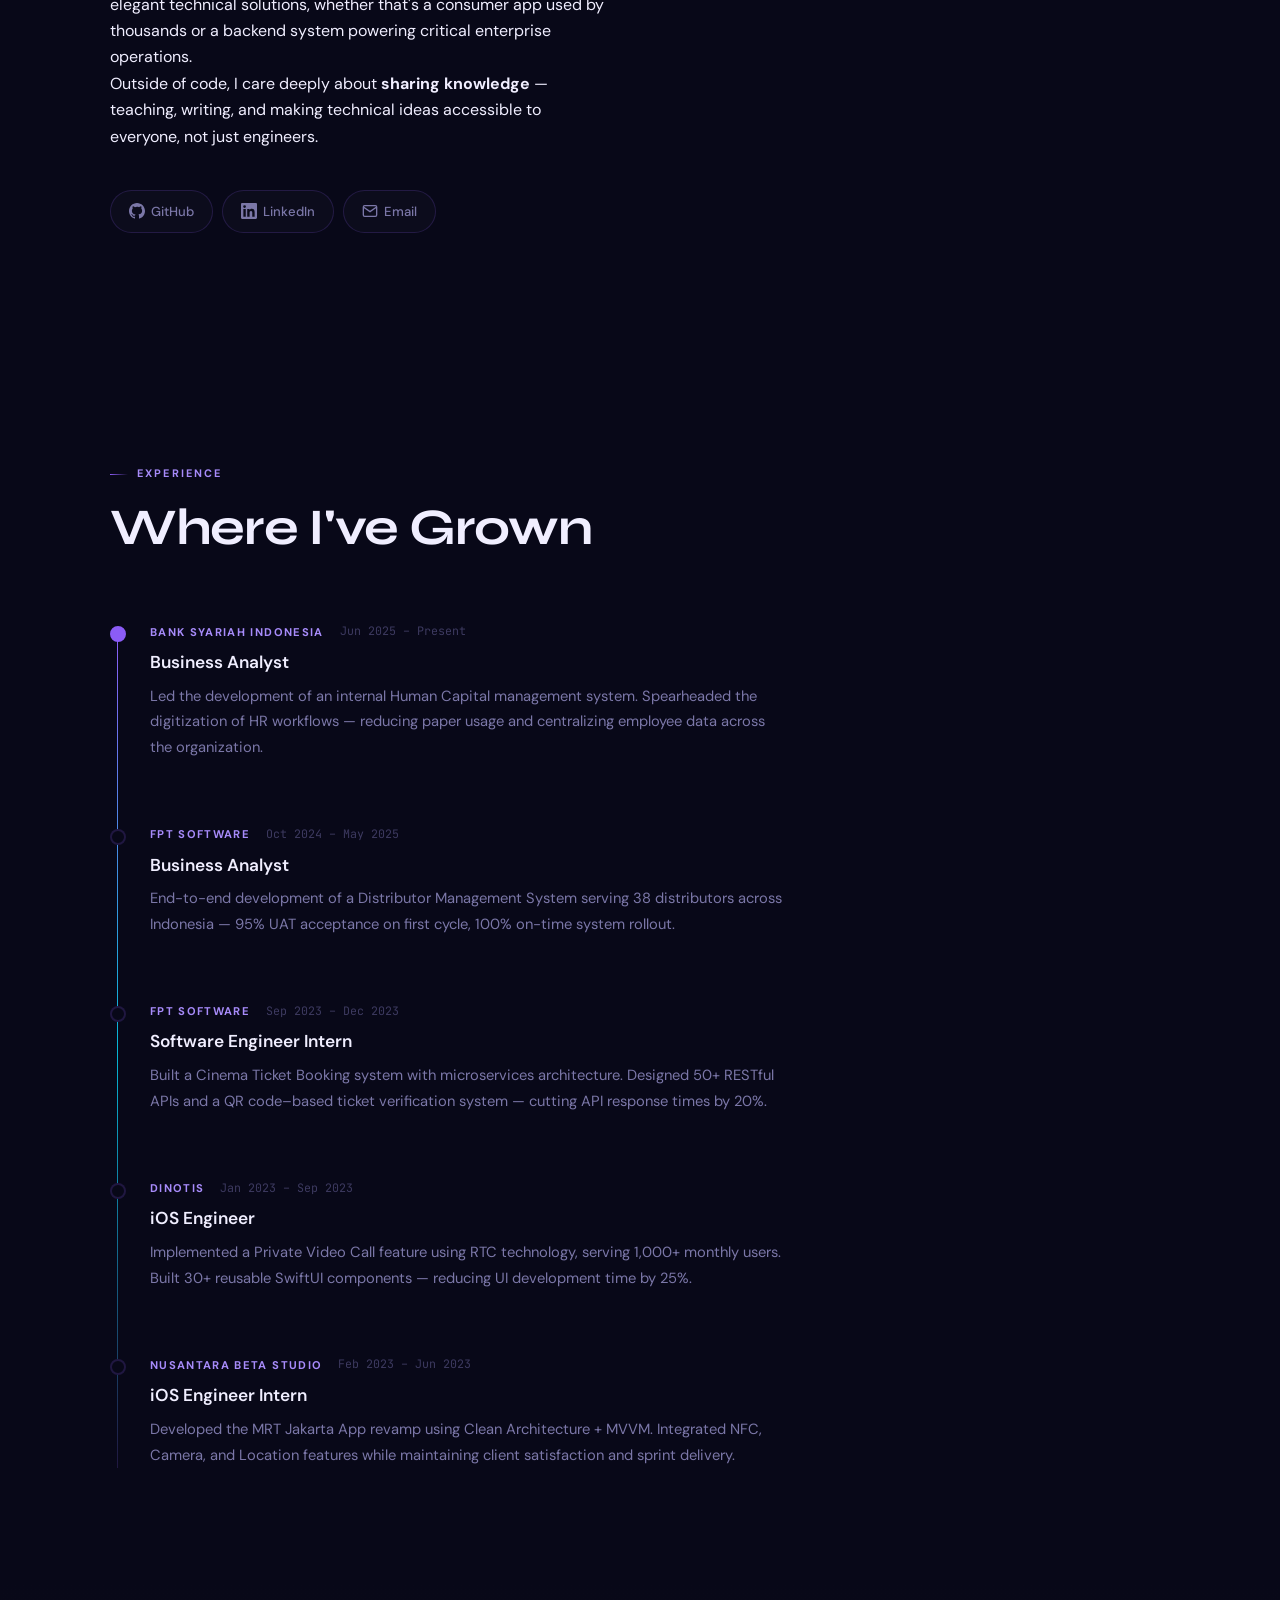
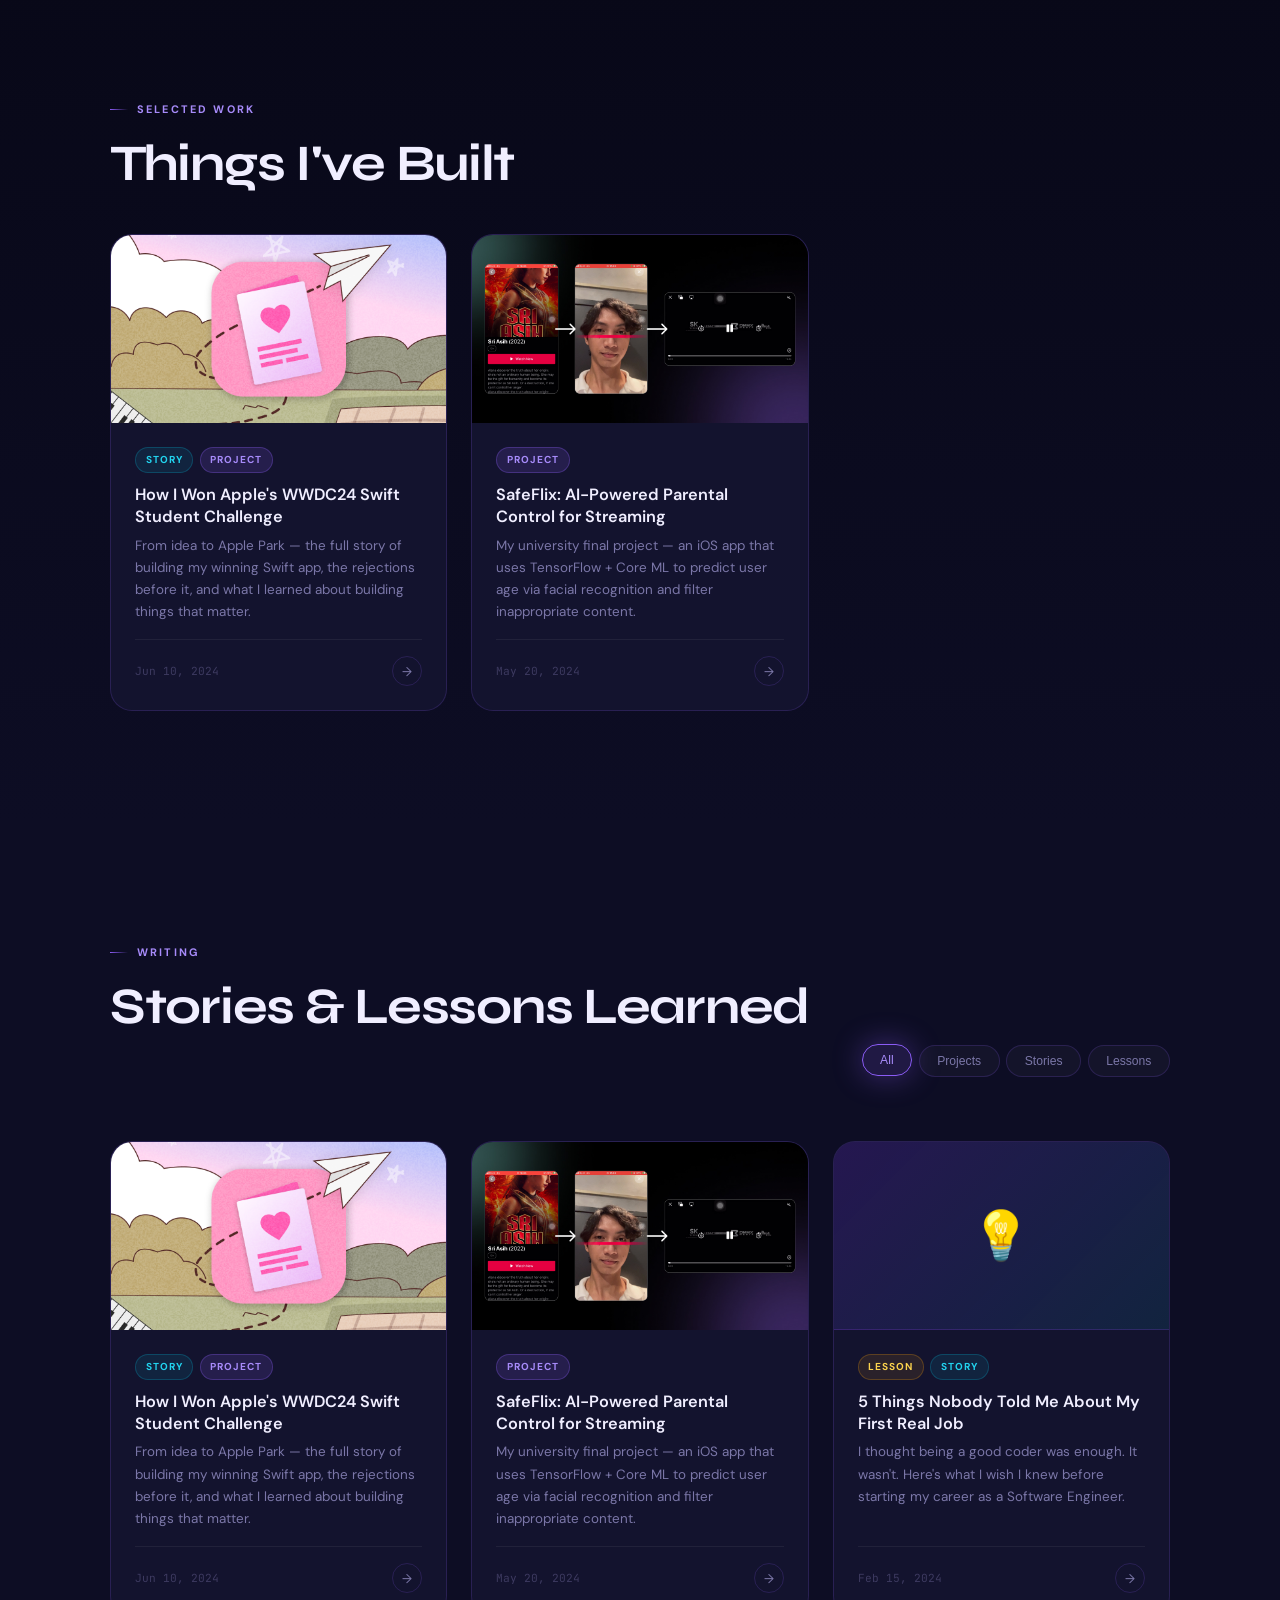
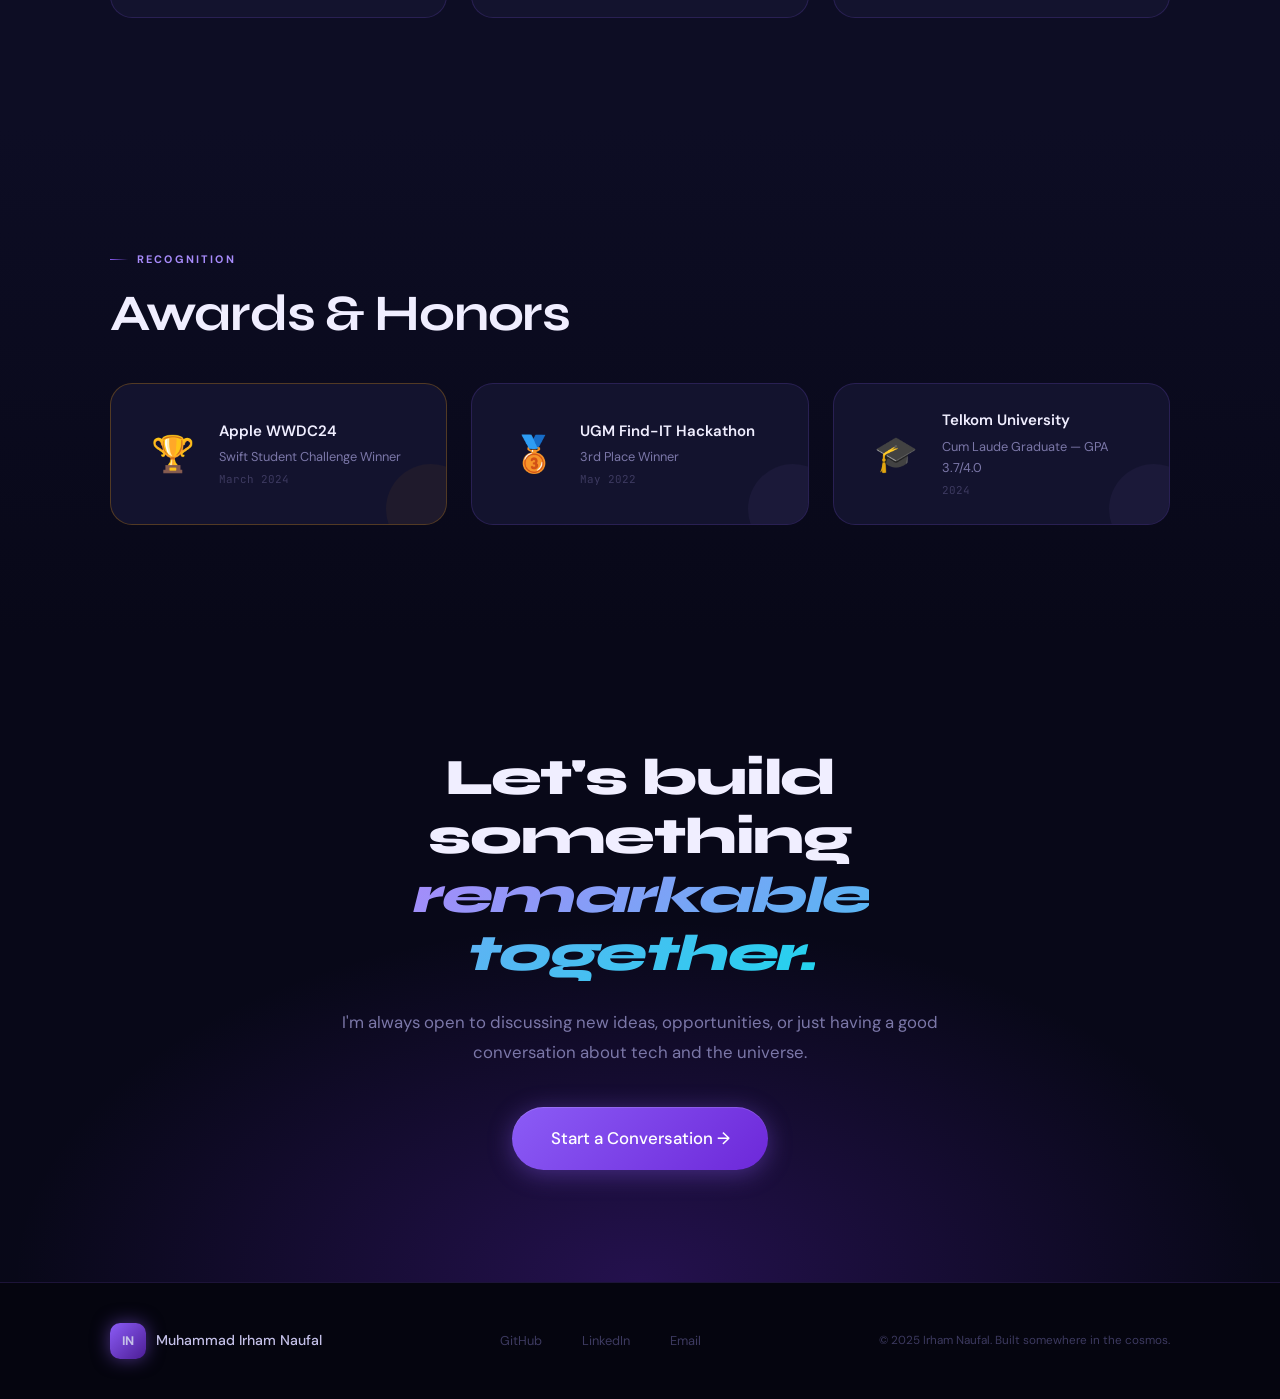
==== commit e3b3ef66: "feature: Change design style" ====
--- a/index.html
+++ b/index.html
@@ -6,22 +6,25 @@
   <meta name="viewport" content="width=device-width, initial-scale=1.0" />
   <title>Irham Naufal — Software Engineer</title>
   <meta name="description"
-    content="Muhammad Irham Naufal — Software Engineer, Apple WWDC24 Swift Student Challenge Winner, iOS & Full-Stack Engineer." />
+    content="Muhammad Irham Naufal — Software Engineer, Apple WWDC24 Swift Student Challenge Winner, iOS & Full-Stack Engineer based in Jakarta." />
   <meta property="og:title" content="Irham Naufal — Software Engineer" />
   <meta property="og:description" content="Building things that matter. Apple WWDC24 Winner & Software Engineer." />
   <meta property="og:image" content="assets/images/og-cover.jpg" />
-  <link rel="icon" href="assets/images/favicon.ico" type="image" />
+  <link rel="icon" href="assets/images/favicon.svg" type="image/svg+xml" />
   <link rel="stylesheet" href="assets/css/main.css" />
   <link rel="preconnect" href="https://fonts.googleapis.com" />
   <link rel="preconnect" href="https://fonts.gstatic.com" crossorigin />
   <link
-    href="https://fonts.googleapis.com/css2?family=DM+Serif+Display:ital@0;1&family=DM+Sans:ital,opsz,wght@0,9..40,300;0,9..40,400;0,9..40,500;0,9..40,600;1,9..40,300&display=swap"
+    href="https://fonts.googleapis.com/css2?family=Syne:wght@400;600;700;800&family=DM+Sans:ital,opsz,wght@0,9..40,300;0,9..40,400;0,9..40,500;0,9..40,600;1,9..40,300&family=JetBrains+Mono:wght@400;500&display=swap"
     rel="stylesheet" />
 </head>
 
 <body>
 
-  <!-- ─── NAV ─────────────────────────────────────────── -->
+  <!-- ─── SPACE CANVAS ───────────────────────────────────────── -->
+  <canvas id="spaceCanvas"></canvas>
+
+  <!-- ─── NAV ────────────────────────────────────────────────── -->
   <nav class="nav" id="nav">
     <div class="nav__inner">
       <a href="index.html" class="nav__logo">
@@ -46,13 +49,8 @@
     </div>
   </nav>
 
-  <!-- ─── HERO ─────────────────────────────────────────── -->
+  <!-- ─── HERO ─────────────────────────────────────────────── -->
   <section class="hero">
-    <div class="hero__bg">
-      <div class="hero__orb hero__orb--1"></div>
-      <div class="hero__orb hero__orb--2"></div>
-      <div class="hero__orb hero__orb--3"></div>
-    </div>
     <div class="hero__content">
       <div class="hero__badge">
         <span class="hero__badge-dot"></span>
@@ -94,13 +92,13 @@
     </div>
   </section>
 
-  <!-- ─── ABOUT ─────────────────────────────────────────── -->
+  <!-- ─── ABOUT ────────────────────────────────────────────── -->
   <section class="about" id="about">
     <div class="container">
       <div class="about__grid">
-        <div class="about__text">
+        <div data-reveal="drift-left">
           <span class="section-label">About Me</span>
-          <h2 class="section-title">Engineer by craft.<br />Storyteller at heart.</h2>
+          <h2 class="section-title">Engineer by craft.<br /><em>Storyteller at heart.</em></h2>
           <p>
             I started my journey building iOS apps out of curiosity — and never stopped.
             Today I bridge the gap between business complexity and elegant technical solutions,
@@ -112,21 +110,21 @@
           </p>
           <div class="about__links">
             <a href="https://github.com/irhamnaufal8" target="_blank" rel="noopener" class="social-link">
-              <svg width="20" height="20" viewBox="0 0 24 24" fill="currentColor">
+              <svg width="16" height="16" viewBox="0 0 24 24" fill="currentColor">
                 <path
                   d="M12 0C5.374 0 0 5.373 0 12c0 5.302 3.438 9.8 8.207 11.387.599.111.793-.261.793-.577v-2.234c-3.338.726-4.033-1.416-4.033-1.416-.546-1.387-1.333-1.756-1.333-1.756-1.089-.745.083-.729.083-.729 1.205.084 1.839 1.237 1.839 1.237 1.07 1.834 2.807 1.304 3.492.997.107-.775.418-1.305.762-1.604-2.665-.305-5.467-1.334-5.467-5.931 0-1.311.469-2.381 1.236-3.221-.124-.303-.535-1.524.117-3.176 0 0 1.008-.322 3.301 1.23A11.509 11.509 0 0112 5.803c1.02.005 2.047.138 3.006.404 2.291-1.552 3.297-1.23 3.297-1.23.653 1.653.242 2.874.118 3.176.77.84 1.235 1.911 1.235 3.221 0 4.609-2.807 5.624-5.479 5.921.43.372.823 1.102.823 2.222v3.293c0 .319.192.694.801.576C20.566 21.797 24 17.3 24 12c0-6.627-5.373-12-12-12z" />
               </svg>
               GitHub
             </a>
             <a href="https://linkedin.com/in/irhamnaufal8" target="_blank" rel="noopener" class="social-link">
-              <svg width="20" height="20" viewBox="0 0 24 24" fill="currentColor">
+              <svg width="16" height="16" viewBox="0 0 24 24" fill="currentColor">
                 <path
                   d="M20.447 20.452h-3.554v-5.569c0-1.328-.027-3.037-1.852-3.037-1.853 0-2.136 1.445-2.136 2.939v5.667H9.351V9h3.414v1.561h.046c.477-.9 1.637-1.85 3.37-1.85 3.601 0 4.267 2.37 4.267 5.455v6.286zM5.337 7.433a2.062 2.062 0 01-2.063-2.065 2.064 2.064 0 112.063 2.065zm1.782 13.019H3.555V9h3.564v11.452zM22.225 0H1.771C.792 0 0 .774 0 1.729v20.542C0 23.227.792 24 1.771 24h20.451C23.2 24 24 23.227 24 22.271V1.729C24 .774 23.2 0 22.222 0h.003z" />
               </svg>
               LinkedIn
             </a>
             <a href="mailto:irhamnfl8@gmail.com" class="social-link">
-              <svg width="20" height="20" viewBox="0 0 24 24" fill="none" stroke="currentColor" stroke-width="2">
+              <svg width="16" height="16" viewBox="0 0 24 24" fill="none" stroke="currentColor" stroke-width="2">
                 <path d="M4 4h16c1.1 0 2 .9 2 2v12c0 1.1-.9 2-2 2H4c-1.1 0-2-.9-2-2V6c0-1.1.9-2 2-2z" />
                 <polyline points="22,6 12,13 2,6" />
               </svg>
@@ -134,9 +132,10 @@
             </a>
           </div>
         </div>
-        <div class="about__skills">
+
+        <div data-reveal="drift-right">
           <h3 class="about__skills-title">Tech I Work With</h3>
-          <div class="skills-grid">
+          <div class="skills-grid" data-stagger>
             <div class="skill-tag skill-tag--ios">Swift</div>
             <div class="skill-tag skill-tag--ios">SwiftUI</div>
             <div class="skill-tag skill-tag--ios">UIKit</div>
@@ -145,7 +144,7 @@
             <div class="skill-tag skill-tag--backend">Spring Boot</div>
             <div class="skill-tag skill-tag--web">Vue.js</div>
             <div class="skill-tag skill-tag--web">AngularJS</div>
-            <div class="skill-tag skill-tag--web">HTML/CSS</div>
+            <div class="skill-tag skill-tag--web">HTML / CSS</div>
             <div class="skill-tag skill-tag--ai">Python</div>
             <div class="skill-tag skill-tag--ai">TensorFlow</div>
             <div class="skill-tag skill-tag--tools">Git</div>
@@ -157,11 +156,13 @@
     </div>
   </section>
 
-  <!-- ─── EXPERIENCE TIMELINE ──────────────────────────── -->
+  <!-- ─── EXPERIENCE TIMELINE ────────────────────────────── -->
   <section class="timeline-section">
     <div class="container">
-      <span class="section-label">Experience</span>
-      <h2 class="section-title">Where I've Grown</h2>
+      <div data-reveal="rise">
+        <span class="section-label">Experience</span>
+        <h2 class="section-title">Where I've Grown</h2>
+      </div>
       <div class="timeline">
 
         <div class="timeline__item timeline__item--active">
@@ -233,50 +234,50 @@
     </div>
   </section>
 
-  <!-- ─── WORK / PROJECTS ───────────────────────────────── -->
+  <!-- ─── WORK / PROJECTS ──────────────────────────────────── -->
   <section class="work" id="work">
     <div class="container">
-      <span class="section-label">Selected Work</span>
-      <h2 class="section-title">Things I've Built</h2>
-      <div class="work__grid" id="workGrid">
-        <!-- Populated by JS from posts/index.json -->
-      </div>
+      <div data-reveal="rise">
+        <span class="section-label">Selected Work</span>
+        <h2 class="section-title">Things I've Built</h2>
+      </div>
+      <div class="work__grid" id="workGrid"></div>
       <div class="work__empty" id="workEmpty" style="display:none">
-        <p>Projects coming soon. Check back later!</p>
-      </div>
-    </div>
-  </section>
-
-  <!-- ─── POSTS ─────────────────────────────────────────── -->
+        <p>Projects coming soon — orbiting this way shortly.</p>
+      </div>
+    </div>
+  </section>
+
+  <!-- ─── POSTS ────────────────────────────────────────────── -->
   <section class="posts-section" id="posts">
     <div class="container">
       <div class="posts-header">
-        <div>
+        <div data-reveal="rise">
           <span class="section-label">Writing</span>
           <h2 class="section-title">Stories & Lessons Learned</h2>
         </div>
-        <div class="posts-filter" id="postsFilter">
+        <div class="posts-filter" id="postsFilter" data-reveal="zoom">
           <button class="filter-btn filter-btn--active" data-tag="all">All</button>
           <button class="filter-btn" data-tag="project">Projects</button>
           <button class="filter-btn" data-tag="story">Stories</button>
           <button class="filter-btn" data-tag="lesson">Lessons</button>
         </div>
       </div>
-      <div class="posts-grid" id="postsGrid">
-        <!-- Populated by JS from posts/index.json -->
-      </div>
+      <div class="posts-grid" id="postsGrid"></div>
       <div class="posts-empty" id="postsEmpty" style="display:none">
-        <p>No posts yet — but great things are coming.</p>
-      </div>
-    </div>
-  </section>
-
-  <!-- ─── AWARDS ────────────────────────────────────────── -->
+        <p>No transmissions yet — check back soon.</p>
+      </div>
+    </div>
+  </section>
+
+  <!-- ─── AWARDS ───────────────────────────────────────────── -->
   <section class="awards">
     <div class="container">
-      <span class="section-label">Recognition</span>
-      <h2 class="section-title">Awards & Honors</h2>
-      <div class="awards__grid">
+      <div data-reveal="rise">
+        <span class="section-label">Recognition</span>
+        <h2 class="section-title">Awards & Honors</h2>
+      </div>
+      <div class="awards__grid" data-stagger>
         <div class="award-card award-card--gold">
           <div class="award-card__icon">🏆</div>
           <div class="award-card__content">
@@ -297,34 +298,27 @@
           <div class="award-card__icon">🎓</div>
           <div class="award-card__content">
             <h3>Telkom University</h3>
-            <p>Computer Science — GPA 3.7/4.0 (Cum Laude)</p>
+            <p>Cum Laude Graduate — GPA 3.7/4.0</p>
             <span class="award-card__year">2024</span>
           </div>
         </div>
-        <div class="award-card">
-          <div class="award-card__icon">🥉</div>
-          <div class="award-card__content">
-            <h3>Universitas Indonesia IGI Game Jam</h3>
-            <p>3rd Place Winner</p>
-            <span class="award-card__year">May 2024</span>
-          </div>
-        </div>
-      </div>
-    </div>
-  </section>
-
-  <!-- ─── CTA ───────────────────────────────────────────── -->
+      </div>
+    </div>
+  </section>
+
+  <!-- ─── CTA ──────────────────────────────────────────────── -->
   <section class="cta">
     <div class="container">
-      <div class="cta__inner">
+      <div class="cta__inner" data-reveal="zoom">
         <h2>Let's build something<br /><em>remarkable together.</em></h2>
-        <p>I'm always open to discussing new ideas, opportunities, or just having a good conversation about tech.</p>
+        <p>I'm always open to discussing new ideas, opportunities, or just having a good conversation about tech and the
+          universe.</p>
         <a href="mailto:irhamnfl8@gmail.com" class="btn btn--primary btn--large">Start a Conversation →</a>
       </div>
     </div>
   </section>
 
-  <!-- ─── FOOTER ────────────────────────────────────────── -->
+  <!-- ─── FOOTER ────────────────────────────────────────────── -->
   <footer class="footer">
     <div class="container">
       <div class="footer__inner">
@@ -337,7 +331,7 @@
           <a href="https://linkedin.com/in/irhamnaufal8" target="_blank" rel="noopener">LinkedIn</a>
           <a href="mailto:irhamnfl8@gmail.com">Email</a>
         </div>
-        <p class="footer__copy">© 2025 Irham Naufal. Designed with intention.</p>
+        <p class="footer__copy">© 2025 Irham Naufal. Built somewhere in the cosmos.</p>
       </div>
     </div>
   </footer>
--- a/assets/css/main.css
+++ b/assets/css/main.css
@@ -1,183 +1,358 @@
 /* ============================================================
-   IRHAM NAUFAL — PORTFOLIO STYLESHEET
-   Author : Muhammad Irham Naufal Al Machdi
-   Style  : Clean • Bright • Modern • Apple-inspired
+   IRHAM NAUFAL — SPACE PORTFOLIO STYLESHEET
+   Theme  : Deep Space · Dark · Cosmic Purple
+   Vibe   : Astronaut meets Senior Engineer meets Storyteller
    ============================================================ */
 
 /* ── TOKENS ─────────────────────────────────────────────── */
 :root {
-  /* Colors */
-  --color-bg:         #FAFAFA;
-  --color-surface:    #FFFFFF;
-  --color-border:     #E8E8ED;
-  --color-text:       #1D1D1F;
-  --color-text-2:     #494949;
-  --color-text-3:     #86868B;
-  --color-accent:     #6B4EFF;
-  --color-accent-2:   #00B4D8;
-  --color-accent-3:   #FF6B35;
-  --color-gold:       #F5A623;
-  --color-success:    #34C759;
-
-  /* Typography */
-  --font-display:     'DM Serif Display', Georgia, serif;
-  --font-body:        'DM Sans', -apple-system, sans-serif;
-
-  /* Spacing */
-  --space-xs:  0.5rem;
-  --space-sm:  1rem;
-  --space-md:  1.5rem;
-  --space-lg:  2.5rem;
-  --space-xl:  4rem;
-  --space-2xl: 7rem;
-
-  /* Radius */
-  --radius-sm:  8px;
-  --radius-md:  16px;
-  --radius-lg:  24px;
-  --radius-xl:  36px;
-
-  /* Shadow */
-  --shadow-sm:   0 1px 3px rgba(0,0,0,.06), 0 1px 2px rgba(0,0,0,.04);
-  --shadow-md:   0 4px 16px rgba(0,0,0,.08), 0 2px 4px rgba(0,0,0,.04);
-  --shadow-lg:   0 12px 40px rgba(0,0,0,.10), 0 4px 8px rgba(0,0,0,.04);
-  --shadow-glow: 0 0 40px rgba(107,78,255,.18);
-
-  /* Transitions */
-  --ease-out:   cubic-bezier(.16, 1, .3, 1);
-  --ease-in:    cubic-bezier(.55, 0, 1, .45);
+  --space-void: #05050f;
+  --space-deep: #080818;
+  --space-nebula: #0d0d24;
+  --space-surface: #111128;
+  --space-card: #13132e;
+  --space-border: rgba(139, 92, 246, 0.18);
+  --space-border-2: rgba(255, 255, 255, 0.06);
+
+  --text-star: #F0EEFF;
+  --text-moon: #C4C0E8;
+  --text-dim: #7B77A8;
+  --text-ghost: #3d3a60;
+
+  --accent-core: #8B5CF6;
+  --accent-bright: #A78BFA;
+  --accent-glow: #C4B5FD;
+  --accent-nebula: rgba(139, 92, 246, 0.15);
+  --accent-plasma: #06B6D4;
+  --accent-plasma-2: #22D3EE;
+  --accent-nova: #F59E0B;
+  --accent-pulsar: #EC4899;
+
+  --font-display: 'Syne', 'DM Serif Display', Georgia, serif;
+  --font-body: 'DM Sans', -apple-system, sans-serif;
+  --font-mono: 'JetBrains Mono', 'Fira Code', monospace;
+
+  --s-xs: 0.5rem;
+  --s-sm: 1rem;
+  --s-md: 1.5rem;
+  --s-lg: 2.5rem;
+  --s-xl: 4rem;
+  --s-2xl: 7rem;
+
+  --r-sm: 8px;
+  --r-md: 14px;
+  --r-lg: 22px;
+  --r-xl: 32px;
+  --r-pill: 100px;
+
+  --glow-accent: 0 0 30px rgba(139, 92, 246, 0.4);
+  --glow-plasma: 0 0 24px rgba(6, 182, 212, 0.35);
+  --glow-nova: 0 0 24px rgba(245, 158, 11, 0.35);
+
+  --spring: cubic-bezier(.34, 1.56, .64, 1);
+  --ease-out: cubic-bezier(.16, 1, .3, 1);
+  --ease-in: cubic-bezier(.55, 0, 1, .45);
 }
 
 /* ── RESET ───────────────────────────────────────────────── */
-*, *::before, *::after { box-sizing: border-box; margin: 0; padding: 0; }
-html { scroll-behavior: smooth; -webkit-text-size-adjust: 100%; }
+*,
+*::before,
+*::after {
+  box-sizing: border-box;
+  margin: 0;
+  padding: 0;
+}
+
+html {
+  scroll-behavior: smooth;
+  -webkit-text-size-adjust: 100%;
+}
+
 body {
   font-family: var(--font-body);
-  background: var(--color-bg);
-  color: var(--color-text);
+  background: var(--space-void);
+  color: var(--text-star);
   line-height: 1.65;
   overflow-x: hidden;
 }
-img, video { max-width: 100%; display: block; }
-a { color: inherit; text-decoration: none; }
-ul { list-style: none; }
+
+img,
+video {
+  max-width: 100%;
+  display: block;
+}
+
+a {
+  color: inherit;
+  text-decoration: none;
+}
+
+ul {
+  list-style: none;
+}
+
+/* ── CUSTOM CURSOR ───────────────────────────────────────── */
+.cursor__dot {
+  width: 8px;
+  height: 8px;
+  background: var(--accent-bright);
+  border-radius: 50%;
+  position: fixed;
+  top: 0;
+  left: 0;
+  pointer-events: none;
+  z-index: 9999;
+  transform: translate(-50%, -50%);
+  transition: width .15s, height .15s;
+  box-shadow: 0 0 10px var(--accent-core), 0 0 4px var(--accent-bright);
+  mix-blend-mode: screen;
+}
+
+.cursor__ring {
+  width: 36px;
+  height: 36px;
+  border: 1.5px solid rgba(139, 92, 246, .5);
+  border-radius: 50%;
+  position: fixed;
+  top: 0;
+  left: 0;
+  pointer-events: none;
+  z-index: 9998;
+  transform: translate(-50%, -50%);
+  transition: width .25s var(--ease-out), height .25s var(--ease-out);
+  mix-blend-mode: screen;
+}
+
+@media (pointer: coarse) {
+
+  .cursor__dot,
+  .cursor__ring {
+    display: none;
+  }
+}
+
+/* ── SPACE CANVAS ────────────────────────────────────────── */
+#spaceCanvas {
+  position: fixed;
+  inset: 0;
+  z-index: 0;
+  pointer-events: none;
+}
 
 /* ── UTILITY ─────────────────────────────────────────────── */
 .container {
   width: 100%;
-  max-width: 1120px;
+  max-width: 1140px;
   margin: 0 auto;
-  padding: 0 var(--space-lg);
+  padding: 0 var(--s-lg);
 }
 
 .section-label {
-  display: inline-block;
-  font-size: .75rem;
-  font-weight: 600;
-  letter-spacing: .12em;
+  display: inline-flex;
+  align-items: center;
+  gap: .55rem;
+  font-size: .68rem;
+  font-weight: 700;
+  letter-spacing: .2em;
   text-transform: uppercase;
-  color: var(--color-accent);
-  margin-bottom: var(--space-sm);
+  color: var(--accent-bright);
+  margin-bottom: var(--s-sm);
+}
+
+.section-label::before {
+  content: '';
+  display: block;
+  width: 18px;
+  height: 1px;
+  background: linear-gradient(90deg, var(--accent-core), transparent);
 }
 
 .section-title {
   font-family: var(--font-display);
-  font-size: clamp(2rem, 4vw, 3rem);
-  line-height: 1.18;
-  color: var(--color-text);
-  margin-bottom: var(--space-lg);
-}
-.section-title em { font-style: italic; color: var(--color-accent); }
+  font-size: clamp(2rem, 4vw, 3.2rem);
+  font-weight: 700;
+  line-height: 1.15;
+  color: var(--text-star);
+  margin-bottom: var(--s-lg);
+  letter-spacing: -.025em;
+}
+
+.section-title em {
+  font-style: italic;
+  color: var(--accent-bright);
+}
 
 /* ── BUTTONS ─────────────────────────────────────────────── */
 .btn {
   display: inline-flex;
   align-items: center;
-  gap: .5rem;
-  padding: .85rem 1.75rem;
-  border-radius: 100px;
+  gap: .55rem;
+  padding: .9rem 1.9rem;
+  border-radius: var(--r-pill);
   font-family: var(--font-body);
-  font-size: .95rem;
+  font-size: .92rem;
   font-weight: 500;
   cursor: pointer;
-  transition: transform .25s var(--ease-out), box-shadow .25s var(--ease-out), background .2s;
+  transition: transform .3s var(--spring), box-shadow .3s;
   border: none;
-}
-.btn:hover { transform: translateY(-2px); }
+  position: relative;
+  overflow: hidden;
+}
+
+.btn::after {
+  content: '';
+  position: absolute;
+  inset: 0;
+  background: linear-gradient(135deg, rgba(255, 255, 255, .15) 0%, transparent 60%);
+  opacity: 0;
+  transition: opacity .3s;
+}
+
+.btn:hover::after {
+  opacity: 1;
+}
+
+.btn:hover {
+  transform: translateY(-3px) scale(1.02);
+}
+
+.btn:active {
+  transform: translateY(0) scale(.98);
+  transition-duration: .1s;
+}
+
 .btn--primary {
-  background: var(--color-accent);
+  background: linear-gradient(135deg, var(--accent-core), #6D28D9);
   color: #fff;
-  box-shadow: 0 4px 20px rgba(107,78,255,.35);
-}
-.btn--primary:hover { box-shadow: 0 8px 28px rgba(107,78,255,.45); }
+  box-shadow: 0 4px 24px rgba(139, 92, 246, .4), inset 0 1px 0 rgba(255, 255, 255, .15);
+}
+
+.btn--primary:hover {
+  box-shadow: 0 8px 36px rgba(139, 92, 246, .65), inset 0 1px 0 rgba(255, 255, 255, .2);
+}
+
 .btn--ghost {
-  background: transparent;
-  color: var(--color-text);
-  border: 1.5px solid var(--color-border);
-}
-.btn--ghost:hover { border-color: var(--color-accent); color: var(--color-accent); }
-.btn--large { padding: 1.1rem 2.25rem; font-size: 1.05rem; }
+  background: rgba(255, 255, 255, .04);
+  color: var(--text-moon);
+  border: 1.5px solid var(--space-border);
+}
+
+.btn--ghost:hover {
+  border-color: var(--accent-core);
+  color: var(--accent-bright);
+  background: var(--accent-nebula);
+  box-shadow: var(--glow-accent);
+}
+
+.btn--large {
+  padding: 1.1rem 2.4rem;
+  font-size: 1.05rem;
+}
 
 /* ── NAV ─────────────────────────────────────────────────── */
 .nav {
   position: fixed;
-  top: 0; left: 0; right: 0;
+  top: 0;
+  left: 0;
+  right: 0;
   z-index: 100;
-  transition: background .3s, backdrop-filter .3s, box-shadow .3s;
-}
+  transition: background .4s, backdrop-filter .4s, border-color .4s;
+  border-bottom: 1px solid transparent;
+}
+
 .nav.nav--scrolled {
-  background: rgba(250,250,250,.85);
-  backdrop-filter: blur(20px) saturate(180%);
-  -webkit-backdrop-filter: blur(20px) saturate(180%);
-  box-shadow: 0 1px 0 var(--color-border);
-}
+  background: rgba(5, 5, 15, 0.85);
+  backdrop-filter: blur(24px) saturate(180%);
+  -webkit-backdrop-filter: blur(24px) saturate(180%);
+  border-bottom-color: var(--space-border);
+}
+
 .nav__inner {
   display: flex;
   align-items: center;
   justify-content: space-between;
-  max-width: 1120px;
+  max-width: 1140px;
   margin: 0 auto;
-  padding: 1.25rem var(--space-lg);
-}
+  padding: 1.1rem var(--s-lg);
+}
+
 .nav__logo {
   display: flex;
   align-items: center;
-  gap: .6rem;
-  font-weight: 600;
-  font-size: .95rem;
-}
+  gap: .65rem;
+  font-weight: 700;
+  font-size: .9rem;
+}
+
 .nav__logo-mark {
-  width: 34px; height: 34px;
-  background: var(--color-accent);
-  color: #fff;
+  width: 36px;
+  height: 36px;
+  background: linear-gradient(135deg, var(--accent-core), #4C1D95);
   border-radius: 10px;
   display: grid;
   place-items: center;
-  font-size: .8rem;
-  font-weight: 700;
+  font-size: .78rem;
+  font-weight: 800;
   letter-spacing: .04em;
-}
+  box-shadow: 0 0 18px rgba(139, 92, 246, .5);
+}
+
+.nav__logo-name {
+  color: var(--text-moon);
+}
+
 .nav__links {
   display: flex;
   align-items: center;
-  gap: var(--space-lg);
-}
+  gap: var(--s-lg);
+}
+
 .nav__links a {
-  font-size: .9rem;
-  color: var(--color-text-2);
+  font-size: .85rem;
+  color: var(--text-dim);
   font-weight: 400;
   transition: color .2s;
-}
-.nav__links a:hover { color: var(--color-text); }
+  position: relative;
+}
+
+.nav__links a::after {
+  content: '';
+  position: absolute;
+  bottom: -3px;
+  left: 0;
+  right: 0;
+  height: 1px;
+  background: linear-gradient(90deg, var(--accent-core), var(--accent-plasma));
+  transform: scaleX(0);
+  transition: transform .3s var(--spring);
+}
+
+.nav__links a:hover {
+  color: var(--text-star);
+}
+
+.nav__links a:hover::after {
+  transform: scaleX(1);
+}
+
 .nav__cta {
-  background: var(--color-accent) !important;
-  color: #fff !important;
-  padding: .5rem 1.25rem;
-  border-radius: 100px;
+  background: var(--accent-nebula) !important;
+  color: var(--accent-bright) !important;
+  padding: .5rem 1.3rem !important;
+  border-radius: var(--r-pill) !important;
+  border: 1.5px solid rgba(139, 92, 246, .3) !important;
   font-weight: 500 !important;
-  transition: box-shadow .2s, transform .2s !important;
-}
-.nav__cta:hover { box-shadow: 0 4px 16px rgba(107,78,255,.3); transform: translateY(-1px); }
+}
+
+.nav__cta::after {
+  display: none !important;
+}
+
+.nav__cta:hover {
+  box-shadow: var(--glow-accent) !important;
+  transform: translateY(-1px) !important;
+}
+
 .nav__burger {
   display: none;
   flex-direction: column;
@@ -187,33 +362,42 @@
   cursor: pointer;
   padding: 4px;
 }
+
 .nav__burger span {
   display: block;
-  width: 24px; height: 2px;
-  background: var(--color-text);
+  width: 24px;
+  height: 2px;
+  background: var(--text-moon);
   border-radius: 2px;
-  transition: transform .3s;
-}
+  transition: transform .3s, opacity .3s;
+}
+
 .nav__mobile {
   display: none;
   flex-direction: column;
-  gap: 0;
-  background: var(--color-surface);
-  border-top: 1px solid var(--color-border);
-  padding: var(--space-sm) var(--space-lg);
+  background: rgba(5, 5, 15, .96);
+  border-top: 1px solid var(--space-border);
+  padding: var(--s-sm) var(--s-lg);
   max-height: 0;
   overflow: hidden;
-  transition: max-height .35s var(--ease-out);
-}
-.nav__mobile.nav__mobile--open { max-height: 300px; }
+  transition: max-height .4s var(--ease-out);
+}
+
+.nav__mobile.nav__mobile--open {
+  max-height: 300px;
+}
+
 .nav__mobile a {
-  padding: .8rem 0;
-  font-size: 1rem;
-  color: var(--color-text-2);
-  border-bottom: 1px solid var(--color-border);
+  padding: .85rem 0;
+  font-size: .95rem;
+  color: var(--text-moon);
+  border-bottom: 1px solid var(--space-border);
   display: block;
 }
-.nav__mobile a:last-child { border-bottom: none; }
+
+.nav__mobile a:last-child {
+  border-bottom: none;
+}
 
 /* ── HERO ─────────────────────────────────────────────────── */
 .hero {
@@ -223,657 +407,1305 @@
   justify-content: center;
   position: relative;
   overflow: hidden;
-  padding: calc(80px + var(--space-2xl)) var(--space-lg) var(--space-2xl);
-}
-.hero__bg {
+  padding: calc(80px + var(--s-2xl)) var(--s-lg) var(--s-2xl);
+  z-index: 1;
+}
+
+.hero::before {
+  content: '';
   position: absolute;
   inset: 0;
+  background:
+    radial-gradient(ellipse 90% 70% at 50% -10%, rgba(109, 40, 217, .5) 0%, transparent 60%),
+    radial-gradient(ellipse 50% 50% at 85% 80%, rgba(6, 182, 212, .12) 0%, transparent 60%),
+    radial-gradient(ellipse 40% 40% at 15% 90%, rgba(236, 72, 153, .08) 0%, transparent 60%);
   pointer-events: none;
   z-index: 0;
 }
-.hero__orb {
-  position: absolute;
-  border-radius: 50%;
-  filter: blur(80px);
-  opacity: .55;
-  animation: drift 12s ease-in-out infinite;
-}
-.hero__orb--1 {
-  width: 500px; height: 500px;
-  top: -100px; right: -100px;
-  background: radial-gradient(circle, rgba(107,78,255,.35) 0%, transparent 70%);
-}
-.hero__orb--2 {
-  width: 400px; height: 400px;
-  bottom: -80px; left: -80px;
-  background: radial-gradient(circle, rgba(0,180,216,.25) 0%, transparent 70%);
-  animation-delay: -4s;
-}
-.hero__orb--3 {
-  width: 300px; height: 300px;
-  top: 40%; left: 40%;
-  background: radial-gradient(circle, rgba(255,107,53,.18) 0%, transparent 70%);
-  animation-delay: -8s;
-}
-@keyframes drift {
-  0%, 100% { transform: translate(0, 0) scale(1); }
-  33% { transform: translate(30px, -30px) scale(1.05); }
-  66% { transform: translate(-20px, 20px) scale(.97); }
-}
+
 .hero__content {
   position: relative;
-  z-index: 1;
-  max-width: 760px;
+  z-index: 2;
+  max-width: 820px;
   text-align: center;
-  animation: fadeUp .9s var(--ease-out) both;
-}
+}
+
+.hero__badge {
+  animation: cosmicDrop .7s var(--spring) .15s both;
+}
+
+.hero__title {
+  animation: cosmicDrop .85s var(--spring) .3s both;
+}
+
+.hero__sub {
+  animation: cosmicDrop .7s var(--ease-out) .5s both;
+}
+
+.hero__actions {
+  animation: cosmicDrop .7s var(--ease-out) .65s both;
+}
+
+.hero__stats {
+  animation: cosmicDrop .7s var(--ease-out) .8s both;
+}
+
+@keyframes cosmicDrop {
+  from {
+    opacity: 0;
+    transform: translateY(36px) scale(.96);
+    filter: blur(6px);
+  }
+
+  to {
+    opacity: 1;
+    transform: none;
+    filter: none;
+  }
+}
+
 .hero__badge {
   display: inline-flex;
   align-items: center;
-  gap: .5rem;
-  background: rgba(52, 199, 89, .12);
-  border: 1px solid rgba(52, 199, 89, .3);
-  color: #1a7a35;
-  font-size: .8rem;
-  font-weight: 500;
-  padding: .4rem 1rem;
-  border-radius: 100px;
-  margin-bottom: var(--space-md);
-}
+  gap: .6rem;
+  background: rgba(52, 199, 89, .07);
+  border: 1px solid rgba(52, 199, 89, .22);
+  color: #4ade80;
+  font-size: .7rem;
+  font-weight: 700;
+  letter-spacing: .1em;
+  text-transform: uppercase;
+  padding: .45rem 1.1rem;
+  border-radius: var(--r-pill);
+  margin-bottom: var(--s-md);
+}
+
 .hero__badge-dot {
-  width: 8px; height: 8px;
-  background: var(--color-success);
+  width: 7px;
+  height: 7px;
+  background: #4ade80;
   border-radius: 50%;
-  animation: pulse 2s ease-in-out infinite;
-}
-@keyframes pulse {
-  0%, 100% { transform: scale(1); opacity: 1; }
-  50% { transform: scale(1.4); opacity: .7; }
-}
+  box-shadow: 0 0 10px #4ade80;
+  animation: pulsar 2.4s ease-in-out infinite;
+}
+
+@keyframes pulsar {
+
+  0%,
+  100% {
+    box-shadow: 0 0 6px #4ade80;
+  }
+
+  50% {
+    box-shadow: 0 0 18px #4ade80, 0 0 36px rgba(74, 222, 128, .35);
+  }
+}
+
 .hero__title {
   font-family: var(--font-display);
-  font-size: clamp(2.8rem, 6.5vw, 5rem);
-  line-height: 1.1;
-  color: var(--color-text);
-  margin-bottom: var(--space-md);
-}
-.hero__title em { font-style: italic; color: var(--color-accent); }
+  font-size: clamp(3rem, 7.5vw, 5.8rem);
+  font-weight: 800;
+  line-height: 1.05;
+  letter-spacing: -.035em;
+  margin-bottom: var(--s-md);
+  color: var(--text-star);
+}
+
+.hero__title em {
+  font-style: italic;
+  background: linear-gradient(135deg, var(--accent-bright) 0%, var(--accent-plasma-2) 100%);
+  -webkit-background-clip: text;
+  background-clip: text;
+  -webkit-text-fill-color: transparent;
+  filter: drop-shadow(0 0 24px rgba(139, 92, 246, .5));
+}
+
 .hero__sub {
   font-size: clamp(1rem, 2vw, 1.2rem);
-  color: var(--color-text-2);
+  color: var(--text-moon);
   max-width: 600px;
-  margin: 0 auto var(--space-lg);
-  line-height: 1.7;
-}
+  margin: 0 auto var(--s-xl);
+  line-height: 1.8;
+}
+
+.hero__sub strong {
+  color: var(--text-star);
+  font-weight: 600;
+}
+
 .hero__actions {
   display: flex;
   justify-content: center;
-  gap: var(--space-sm);
+  gap: var(--s-sm);
   flex-wrap: wrap;
-  margin-bottom: var(--space-xl);
-}
+  margin-bottom: var(--s-xl);
+}
+
 .hero__stats {
-  display: flex;
+  display: inline-flex;
+  align-items: center;
+  gap: var(--s-lg);
+  padding: var(--s-md) var(--s-xl);
+  background: rgba(255, 255, 255, .03);
+  backdrop-filter: blur(16px);
+  border: 1px solid var(--space-border);
+  border-radius: var(--r-xl);
+  flex-wrap: wrap;
   justify-content: center;
-  align-items: center;
-  gap: var(--space-lg);
-  padding: var(--space-md) var(--space-lg);
-  background: rgba(255,255,255,.7);
-  backdrop-filter: blur(10px);
-  border: 1px solid var(--color-border);
-  border-radius: var(--radius-xl);
-  flex-wrap: wrap;
-}
-.stat { text-align: center; }
+}
+
+.stat {
+  text-align: center;
+}
+
 .stat__value {
   display: block;
-  font-size: 1.5rem;
+  font-family: var(--font-display);
+  font-size: 1.6rem;
   font-weight: 700;
-  color: var(--color-text);
-}
+  color: var(--text-star);
+  line-height: 1.1;
+}
+
 .stat__label {
-  font-size: .75rem;
-  color: var(--color-text-3);
+  font-size: .68rem;
+  color: var(--text-dim);
   font-weight: 400;
-}
+  letter-spacing: .06em;
+  text-transform: uppercase;
+}
+
 .stat__divider {
   width: 1px;
   height: 36px;
-  background: var(--color-border);
-}
+  background: var(--space-border);
+}
+
 .hero__scroll-hint {
   position: absolute;
-  bottom: var(--space-lg);
+  bottom: var(--s-lg);
   left: 50%;
   transform: translateX(-50%);
   display: flex;
   flex-direction: column;
   align-items: center;
   gap: .5rem;
-  color: var(--color-text-3);
-  font-size: .75rem;
-  letter-spacing: .08em;
+  color: var(--text-ghost);
+  font-size: .62rem;
+  letter-spacing: .16em;
   text-transform: uppercase;
-  animation: fadeIn 1.5s 1s both;
-}
+  animation: fadeIn 1.2s 2s both;
+  z-index: 2;
+}
+
 .hero__scroll-line {
-  width: 1px; height: 40px;
-  background: linear-gradient(to bottom, var(--color-text-3), transparent);
-  animation: scrollPulse 2s ease-in-out infinite;
-}
-@keyframes scrollPulse {
-  0% { transform: scaleY(0); transform-origin: top; opacity: 0; }
-  50% { transform: scaleY(1); transform-origin: top; opacity: 1; }
-  100% { transform: scaleY(1); transform-origin: bottom; opacity: 0; }
+  width: 1px;
+  height: 46px;
+  background: linear-gradient(to bottom, var(--accent-core), transparent);
+  animation: scrollBeam 2.5s ease-in-out infinite;
+}
+
+@keyframes scrollBeam {
+  0% {
+    transform: scaleY(0);
+    transform-origin: top;
+    opacity: 0;
+  }
+
+  40% {
+    transform: scaleY(1);
+    transform-origin: top;
+    opacity: 1;
+  }
+
+  80% {
+    transform: scaleY(1);
+    transform-origin: bottom;
+    opacity: 1;
+  }
+
+  100% {
+    transform: scaleY(0);
+    transform-origin: bottom;
+    opacity: 0;
+  }
 }
 
 /* ── ABOUT ───────────────────────────────────────────────── */
 .about {
-  padding: var(--space-2xl) 0;
-  background: var(--color-surface);
-}
+  padding: var(--s-2xl) 0;
+  position: relative;
+  z-index: 1;
+  background: linear-gradient(180deg, transparent, var(--space-deep) 25%, var(--space-deep));
+}
+
 .about__grid {
   display: grid;
-  grid-template-columns: 1fr 1fr;
-  gap: var(--space-2xl);
+  grid-template-columns: 1.1fr 1fr;
+  gap: var(--s-2xl);
   align-items: start;
 }
+
 .about__text p {
-  color: var(--color-text-2);
-  margin-bottom: var(--space-md);
+  color: var(--text-moon);
+  margin-bottom: var(--s-md);
   font-size: 1.05rem;
-  line-height: 1.75;
-}
-.about__text strong { color: var(--color-text); font-weight: 600; }
+  line-height: 1.8;
+}
+
+.about__text strong {
+  color: var(--text-star);
+  font-weight: 600;
+}
+
 .about__links {
   display: flex;
-  gap: var(--space-sm);
+  gap: .6rem;
   flex-wrap: wrap;
-  margin-top: var(--space-lg);
-}
+  margin-top: var(--s-lg);
+}
+
 .social-link {
   display: inline-flex;
   align-items: center;
   gap: .4rem;
   padding: .6rem 1.1rem;
-  border: 1.5px solid var(--color-border);
-  border-radius: 100px;
-  font-size: .85rem;
+  border: 1.5px solid var(--space-border);
+  border-radius: var(--r-pill);
+  font-size: .82rem;
   font-weight: 500;
-  color: var(--color-text-2);
-  transition: border-color .2s, color .2s, background .2s;
-}
+  color: var(--text-dim);
+  transition: border-color .25s, color .25s, background .25s, box-shadow .25s, transform .3s var(--spring);
+  background: rgba(255, 255, 255, .02);
+}
+
 .social-link:hover {
-  border-color: var(--color-accent);
-  color: var(--color-accent);
-  background: rgba(107,78,255,.04);
-}
+  border-color: var(--accent-core);
+  color: var(--accent-bright);
+  background: var(--accent-nebula);
+  box-shadow: var(--glow-accent);
+  transform: translateY(-2px);
+}
+
 .about__skills-title {
-  font-size: .85rem;
-  font-weight: 600;
-  letter-spacing: .08em;
+  font-size: .68rem;
+  font-weight: 700;
+  letter-spacing: .16em;
   text-transform: uppercase;
-  color: var(--color-text-3);
-  margin-bottom: var(--space-md);
-}
+  color: var(--text-ghost);
+  margin-bottom: var(--s-md);
+}
+
 .skills-grid {
   display: flex;
   flex-wrap: wrap;
   gap: .5rem;
 }
+
 .skill-tag {
-  padding: .45rem 1rem;
-  border-radius: 100px;
-  font-size: .8rem;
+  padding: .42rem 1rem;
+  border-radius: var(--r-pill);
+  font-size: .77rem;
   font-weight: 500;
   border: 1.5px solid;
-}
-.skill-tag--ios     { color: #1c6ef5; border-color: rgba(28,110,245,.25); background: rgba(28,110,245,.06); }
-.skill-tag--mobile  { color: #0080FF; border-color: rgba(0,128,255,.2);  background: rgba(0,128,255,.05); }
-.skill-tag--backend { color: #e76f00; border-color: rgba(231,111,0,.25);  background: rgba(231,111,0,.06); }
-.skill-tag--web     { color: #0c9e5e; border-color: rgba(12,158,94,.25);  background: rgba(12,158,94,.06); }
-.skill-tag--ai      { color: #c034c0; border-color: rgba(192,52,192,.25); background: rgba(192,52,192,.06); }
-.skill-tag--tools   { color: var(--color-text-2); border-color: var(--color-border); background: var(--color-bg); }
+  transition: transform .3s var(--spring), box-shadow .3s;
+  cursor: default;
+}
+
+.skill-tag:hover {
+  transform: translateY(-3px) scale(1.06);
+}
+
+.skill-tag--ios {
+  color: #818CF8;
+  border-color: rgba(129, 140, 248, .25);
+  background: rgba(129, 140, 248, .05);
+}
+
+.skill-tag--ios:hover {
+  box-shadow: 0 0 16px rgba(129, 140, 248, .35);
+}
+
+.skill-tag--mobile {
+  color: #67E8F9;
+  border-color: rgba(103, 232, 249, .2);
+  background: rgba(103, 232, 249, .04);
+}
+
+.skill-tag--mobile:hover {
+  box-shadow: 0 0 16px rgba(103, 232, 249, .3);
+}
+
+.skill-tag--backend {
+  color: #FCA5A5;
+  border-color: rgba(252, 165, 165, .2);
+  background: rgba(252, 165, 165, .04);
+}
+
+.skill-tag--backend:hover {
+  box-shadow: 0 0 16px rgba(252, 165, 165, .3);
+}
+
+.skill-tag--web {
+  color: #6EE7B7;
+  border-color: rgba(110, 231, 183, .2);
+  background: rgba(110, 231, 183, .04);
+}
+
+.skill-tag--web:hover {
+  box-shadow: 0 0 16px rgba(110, 231, 183, .3);
+}
+
+.skill-tag--ai {
+  color: #F9A8D4;
+  border-color: rgba(249, 168, 212, .2);
+  background: rgba(249, 168, 212, .04);
+}
+
+.skill-tag--ai:hover {
+  box-shadow: 0 0 16px rgba(249, 168, 212, .3);
+}
+
+.skill-tag--tools {
+  color: var(--text-dim);
+  border-color: var(--space-border-2);
+  background: rgba(255, 255, 255, .02);
+}
 
 /* ── TIMELINE ────────────────────────────────────────────── */
 .timeline-section {
-  padding: var(--space-2xl) 0;
-  background: var(--color-bg);
-}
+  padding: var(--s-2xl) 0;
+  position: relative;
+  z-index: 1;
+  background: var(--space-deep);
+}
+
 .timeline {
   position: relative;
-  padding-left: 2rem;
-  margin-top: var(--space-xl);
-}
+  padding-left: 2.5rem;
+  margin-top: var(--s-xl);
+}
+
 .timeline::before {
   content: '';
   position: absolute;
-  left: 7px; top: 0; bottom: 0;
-  width: 2px;
-  background: linear-gradient(to bottom, var(--color-accent), var(--color-border));
-  border-radius: 2px;
-}
+  left: 7px;
+  top: 8px;
+  bottom: 0;
+  width: 1px;
+  background: linear-gradient(to bottom, var(--accent-core) 0%, var(--accent-plasma) 50%, var(--space-border) 100%);
+}
+
 .timeline__item {
   position: relative;
-  padding-bottom: var(--space-xl);
+  padding-bottom: var(--s-xl);
   opacity: 0;
-  transform: translateX(-16px);
-  transition: opacity .6s var(--ease-out), transform .6s var(--ease-out);
-}
-.timeline__item.is-visible { opacity: 1; transform: none; }
-.timeline__item:last-child { padding-bottom: 0; }
+  transform: translateX(-24px) rotate(-1deg);
+  transition: opacity .8s var(--ease-out), transform .8s var(--spring);
+}
+
+.timeline__item.is-visible {
+  opacity: 1;
+  transform: none;
+}
+
+.timeline__item:last-child {
+  padding-bottom: 0;
+}
+
 .timeline__marker {
   position: absolute;
-  left: -2rem;
-  top: 5px;
-  width: 16px; height: 16px;
+  left: -2.5rem;
+  top: 4px;
+  width: 16px;
+  height: 16px;
   border-radius: 50%;
-  background: var(--color-surface);
-  border: 2px solid var(--color-border);
-  transition: border-color .3s, box-shadow .3s;
-}
+  background: var(--space-deep);
+  border: 2px solid var(--space-border);
+  transition: border-color .3s, box-shadow .3s, transform .4s var(--spring);
+  z-index: 1;
+}
+
 .timeline__item--active .timeline__marker {
-  border-color: var(--color-accent);
-  background: var(--color-accent);
-  box-shadow: 0 0 0 4px rgba(107,78,255,.2);
-}
+  border-color: var(--accent-core);
+  background: var(--accent-core);
+  animation: orbitPulse 3s ease-in-out infinite;
+}
+
+@keyframes orbitPulse {
+
+  0%,
+  100% {
+    box-shadow: 0 0 0 4px rgba(139, 92, 246, .2), 0 0 20px rgba(139, 92, 246, .4);
+  }
+
+  50% {
+    box-shadow: 0 0 0 8px rgba(139, 92, 246, .1), 0 0 32px rgba(139, 92, 246, .7);
+  }
+}
+
+.timeline__item:hover .timeline__marker {
+  transform: scale(1.35);
+  border-color: var(--accent-bright);
+}
+
 .timeline__meta {
   display: flex;
   align-items: center;
-  gap: var(--space-sm);
-  margin-bottom: .35rem;
+  gap: var(--s-sm);
+  margin-bottom: .4rem;
   flex-wrap: wrap;
 }
+
 .timeline__company {
-  font-size: .82rem;
+  font-size: .7rem;
+  font-weight: 700;
+  color: var(--accent-bright);
+  letter-spacing: .12em;
+  text-transform: uppercase;
+}
+
+.timeline__period {
+  font-size: .73rem;
+  color: var(--text-ghost);
+  font-family: var(--font-mono);
+}
+
+.timeline__role {
+  font-size: 1.08rem;
   font-weight: 600;
-  color: var(--color-accent);
-  letter-spacing: .04em;
-  text-transform: uppercase;
-}
-.timeline__period {
-  font-size: .8rem;
-  color: var(--color-text-3);
-}
-.timeline__role {
-  font-size: 1.1rem;
-  font-weight: 600;
-  color: var(--color-text);
-  margin-bottom: .5rem;
-}
+  color: var(--text-star);
+  margin-bottom: .45rem;
+}
+
 .timeline__content p {
-  color: var(--color-text-2);
-  font-size: .95rem;
-  line-height: 1.7;
+  color: var(--text-dim);
+  font-size: .92rem;
+  line-height: 1.75;
   max-width: 640px;
 }
 
 /* ── WORK CARDS ──────────────────────────────────────────── */
-.work { padding: var(--space-2xl) 0; background: var(--color-surface); }
+.work {
+  padding: var(--s-2xl) 0;
+  position: relative;
+  z-index: 1;
+  background: linear-gradient(180deg, var(--space-deep), var(--space-nebula));
+}
+
 .work__grid {
   display: grid;
   grid-template-columns: repeat(auto-fill, minmax(320px, 1fr));
-  gap: var(--space-md);
-}
+  gap: var(--s-md);
+}
+
 .work-card {
-  background: var(--color-bg);
-  border: 1.5px solid var(--color-border);
-  border-radius: var(--radius-lg);
+  background: var(--space-card);
+  border: 1px solid var(--space-border);
+  border-radius: var(--r-lg);
   overflow: hidden;
-  transition: box-shadow .3s var(--ease-out), transform .3s var(--ease-out), border-color .3s;
+  transition: box-shadow .4s var(--ease-out), transform .4s var(--spring), border-color .3s;
   cursor: pointer;
   text-decoration: none;
   color: inherit;
   display: flex;
   flex-direction: column;
-}
+  position: relative;
+}
+
+.work-card::before {
+  content: '';
+  position: absolute;
+  inset: 0;
+  background: linear-gradient(135deg, rgba(139, 92, 246, .07) 0%, transparent 60%);
+  opacity: 0;
+  transition: opacity .4s;
+  pointer-events: none;
+  z-index: 1;
+}
+
 .work-card:hover {
-  box-shadow: var(--shadow-lg);
-  transform: translateY(-4px);
-  border-color: var(--color-accent);
-}
+  box-shadow: 0 10px 48px rgba(139, 92, 246, .35), 0 0 0 1px rgba(139, 92, 246, .3);
+  transform: translateY(-7px) rotate(-.4deg);
+  border-color: rgba(139, 92, 246, .5);
+}
+
+.work-card:hover::before {
+  opacity: 1;
+}
+
 .work-card__banner {
   width: 100%;
   aspect-ratio: 16/9;
   object-fit: cover;
-  background: linear-gradient(135deg, #e8e8ed 0%, #d2d2d7 100%);
-}
+}
+
 .work-card__banner--placeholder {
   width: 100%;
   aspect-ratio: 16/9;
-  background: linear-gradient(135deg, rgba(107,78,255,.1) 0%, rgba(0,180,216,.1) 100%);
+  background: linear-gradient(135deg, rgba(109, 40, 217, .2), rgba(6, 182, 212, .1));
   display: grid;
   place-items: center;
-  font-size: 2.5rem;
-}
-.work-card__body { padding: var(--space-md); flex: 1; display: flex; flex-direction: column; }
-.work-card__tags { display: flex; gap: .4rem; flex-wrap: wrap; margin-bottom: .75rem; }
+  font-size: 3rem;
+  border-bottom: 1px solid var(--space-border);
+}
+
+.work-card__body {
+  padding: var(--s-md);
+  flex: 1;
+  display: flex;
+  flex-direction: column;
+  position: relative;
+  z-index: 2;
+}
+
+.work-card__tags {
+  display: flex;
+  gap: .4rem;
+  flex-wrap: wrap;
+  margin-bottom: .7rem;
+}
+
 .work-card__tag {
-  font-size: .7rem;
+  font-size: .63rem;
+  font-weight: 700;
+  letter-spacing: .1em;
+  text-transform: uppercase;
+  padding: .22rem .6rem;
+  border-radius: var(--r-pill);
+  background: var(--accent-nebula);
+  color: var(--accent-bright);
+  border: 1px solid rgba(139, 92, 246, .3);
+}
+
+.work-card__tag--story {
+  background: rgba(6, 182, 212, .1);
+  color: var(--accent-plasma-2);
+  border-color: rgba(6, 182, 212, .25);
+}
+
+.work-card__tag--lesson {
+  background: rgba(245, 158, 11, .1);
+  color: #FCD34D;
+  border-color: rgba(245, 158, 11, .25);
+}
+
+.work-card__title {
+  font-size: 1.02rem;
   font-weight: 600;
-  letter-spacing: .06em;
-  text-transform: uppercase;
-  padding: .25rem .6rem;
-  border-radius: 100px;
-  background: rgba(107,78,255,.1);
-  color: var(--color-accent);
-}
-.work-card__tag--story   { background: rgba(0,180,216,.1); color: #006e8a; }
-.work-card__tag--lesson  { background: rgba(255,107,53,.1); color: #c4441a; }
-.work-card__title {
-  font-size: 1.1rem;
-  font-weight: 600;
-  color: var(--color-text);
-  margin-bottom: .5rem;
+  color: var(--text-star);
+  margin-bottom: .4rem;
   line-height: 1.35;
 }
+
 .work-card__desc {
-  font-size: .88rem;
-  color: var(--color-text-2);
-  line-height: 1.6;
+  font-size: .84rem;
+  color: var(--text-dim);
+  line-height: 1.65;
   flex: 1;
 }
+
 .work-card__footer {
   display: flex;
   align-items: center;
   justify-content: space-between;
-  margin-top: var(--space-sm);
-  padding-top: var(--space-sm);
-  border-top: 1px solid var(--color-border);
-}
-.work-card__date { font-size: .78rem; color: var(--color-text-3); }
+  margin-top: var(--s-sm);
+  padding-top: var(--s-sm);
+  border-top: 1px solid var(--space-border-2);
+}
+
+.work-card__date {
+  font-size: .7rem;
+  color: var(--text-ghost);
+  font-family: var(--font-mono);
+}
+
 .work-card__arrow {
-  width: 32px; height: 32px;
+  width: 30px;
+  height: 30px;
   border-radius: 50%;
-  border: 1.5px solid var(--color-border);
+  border: 1px solid var(--space-border);
   display: grid;
   place-items: center;
   font-size: .8rem;
-  transition: background .2s, border-color .2s;
-}
+  color: var(--text-dim);
+  transition: background .25s, border-color .25s, color .25s, transform .35s var(--spring);
+}
+
 .work-card:hover .work-card__arrow {
-  background: var(--color-accent);
-  border-color: var(--color-accent);
+  background: var(--accent-core);
+  border-color: var(--accent-core);
   color: #fff;
-}
-
-/* ── POSTS ───────────────────────────────────────────────── */
+  transform: rotate(45deg);
+  box-shadow: var(--glow-accent);
+}
+
+/* ── POSTS SECTION ───────────────────────────────────────── */
 .posts-section {
-  padding: var(--space-2xl) 0;
-  background: var(--color-bg);
-}
+  padding: var(--s-2xl) 0;
+  position: relative;
+  z-index: 1;
+  background: var(--space-nebula);
+}
+
 .posts-header {
   display: flex;
   align-items: flex-end;
   justify-content: space-between;
-  gap: var(--space-md);
+  gap: var(--s-md);
   flex-wrap: wrap;
-  margin-bottom: var(--space-xl);
-}
+  margin-bottom: var(--s-xl);
+}
+
 .posts-filter {
   display: flex;
-  gap: .5rem;
+  gap: .4rem;
   flex-wrap: wrap;
 }
+
 .filter-btn {
-  padding: .5rem 1.1rem;
-  border-radius: 100px;
-  font-size: .8rem;
+  padding: .48rem 1.1rem;
+  border-radius: var(--r-pill);
+  font-size: .76rem;
   font-weight: 500;
-  border: 1.5px solid var(--color-border);
-  background: transparent;
-  color: var(--color-text-2);
+  border: 1px solid var(--space-border);
+  background: rgba(255, 255, 255, .03);
+  color: var(--text-dim);
   cursor: pointer;
-  transition: border-color .2s, color .2s, background .2s;
-}
-.filter-btn--active, .filter-btn:hover {
-  border-color: var(--color-accent);
-  color: var(--color-accent);
-  background: rgba(107,78,255,.06);
-}
+  transition: border-color .25s, color .25s, background .25s, box-shadow .25s, transform .3s var(--spring);
+}
+
+.filter-btn--active,
+.filter-btn:hover {
+  border-color: var(--accent-core);
+  color: var(--accent-bright);
+  background: var(--accent-nebula);
+  box-shadow: var(--glow-accent);
+  transform: translateY(-1px);
+}
+
 .posts-grid {
   display: grid;
   grid-template-columns: repeat(auto-fill, minmax(300px, 1fr));
-  gap: var(--space-md);
+  gap: var(--s-md);
 }
 
 /* ── AWARDS ──────────────────────────────────────────────── */
 .awards {
-  padding: var(--space-2xl) 0;
-  background: var(--color-surface);
-}
+  padding: var(--s-2xl) 0;
+  position: relative;
+  z-index: 1;
+  background: linear-gradient(180deg, var(--space-nebula), var(--space-deep));
+}
+
 .awards__grid {
   display: grid;
-  grid-template-columns: repeat(auto-fit, minmax(260px, 1fr));
-  gap: var(--space-md);
-}
+  grid-template-columns: repeat(auto-fit, minmax(280px, 1fr));
+  gap: var(--s-md);
+}
+
 .award-card {
   display: flex;
   align-items: center;
-  gap: var(--space-md);
-  padding: var(--space-md) var(--space-lg);
-  background: var(--color-bg);
-  border: 1.5px solid var(--color-border);
-  border-radius: var(--radius-lg);
-  transition: box-shadow .3s, transform .3s;
-}
-.award-card:hover { box-shadow: var(--shadow-md); transform: translateY(-2px); }
-.award-card--gold { border-color: rgba(245,166,35,.4); background: rgba(245,166,35,.04); }
-.award-card__icon { font-size: 2rem; flex-shrink: 0; }
-.award-card h3 { font-size: 1rem; font-weight: 600; color: var(--color-text); }
-.award-card p  { font-size: .85rem; color: var(--color-text-2); margin-top: .15rem; }
+  gap: var(--s-md);
+  padding: var(--s-md) var(--s-lg);
+  background: var(--space-card);
+  border: 1px solid var(--space-border);
+  border-radius: var(--r-lg);
+  transition: box-shadow .3s, transform .4s var(--spring), border-color .3s;
+  position: relative;
+  overflow: hidden;
+}
+
+.award-card::after {
+  content: '';
+  position: absolute;
+  bottom: -30px;
+  right: -30px;
+  width: 90px;
+  height: 90px;
+  border-radius: 50%;
+  opacity: .05;
+  transition: opacity .3s, transform .5s var(--spring);
+}
+
+.award-card--gold::after {
+  background: var(--accent-nova);
+}
+
+.award-card:not(.award-card--gold)::after {
+  background: var(--accent-bright);
+}
+
+.award-card:hover {
+  transform: translateY(-5px);
+}
+
+.award-card:hover::after {
+  opacity: .14;
+  transform: scale(1.6);
+}
+
+.award-card--gold {
+  border-color: rgba(245, 158, 11, .28);
+}
+
+.award-card--gold:hover {
+  box-shadow: 0 10px 36px rgba(245, 158, 11, .2);
+}
+
+.award-card:not(.award-card--gold):hover {
+  box-shadow: 0 10px 36px rgba(139, 92, 246, .22);
+}
+
+.award-card__icon {
+  font-size: 2.2rem;
+  flex-shrink: 0;
+}
+
+.award-card h3 {
+  font-size: .94rem;
+  font-weight: 600;
+  color: var(--text-star);
+}
+
+.award-card p {
+  font-size: .8rem;
+  color: var(--text-dim);
+  margin-top: .15rem;
+}
+
 .award-card__year {
-  font-size: .75rem;
-  color: var(--color-text-3);
+  font-size: .68rem;
+  color: var(--text-ghost);
+  font-family: var(--font-mono);
   display: block;
-  margin-top: .2rem;
+  margin-top: .25rem;
 }
 
 /* ── CTA ─────────────────────────────────────────────────── */
 .cta {
-  padding: var(--space-2xl) 0;
-  background: var(--color-bg);
-}
+  padding: var(--s-2xl) 0;
+  position: relative;
+  z-index: 1;
+  background: var(--space-deep);
+  overflow: hidden;
+}
+
+.cta::before {
+  content: '';
+  position: absolute;
+  inset: 0;
+  background: radial-gradient(ellipse 70% 80% at 50% 100%, rgba(109, 40, 217, .28) 0%, transparent 70%);
+  pointer-events: none;
+}
+
 .cta__inner {
   text-align: center;
-  max-width: 640px;
+  max-width: 660px;
   margin: 0 auto;
-}
+  position: relative;
+  z-index: 1;
+}
+
 .cta__inner h2 {
   font-family: var(--font-display);
-  font-size: clamp(2rem, 4vw, 3rem);
-  line-height: 1.2;
-  margin-bottom: var(--space-md);
-}
-.cta__inner em { font-style: italic; color: var(--color-accent); }
+  font-size: clamp(2rem, 4.5vw, 3.2rem);
+  font-weight: 800;
+  line-height: 1.15;
+  letter-spacing: -.025em;
+  margin-bottom: var(--s-md);
+}
+
+.cta__inner em {
+  font-style: italic;
+  background: linear-gradient(135deg, var(--accent-bright), var(--accent-plasma-2));
+  -webkit-background-clip: text;
+  background-clip: text;
+  -webkit-text-fill-color: transparent;
+}
+
 .cta__inner p {
-  color: var(--color-text-2);
-  margin-bottom: var(--space-lg);
+  color: var(--text-dim);
+  margin-bottom: var(--s-lg);
   font-size: 1.05rem;
+  line-height: 1.75;
 }
 
 /* ── FOOTER ──────────────────────────────────────────────── */
 .footer {
-  padding: var(--space-lg) 0;
-  border-top: 1px solid var(--color-border);
-  background: var(--color-surface);
-}
+  padding: var(--s-lg) 0;
+  border-top: 1px solid var(--space-border);
+  position: relative;
+  z-index: 1;
+  background: var(--space-void);
+}
+
 .footer__inner {
   display: flex;
   align-items: center;
   justify-content: space-between;
-  gap: var(--space-md);
+  gap: var(--s-md);
   flex-wrap: wrap;
 }
+
 .footer__brand {
   display: flex;
   align-items: center;
   gap: .6rem;
-  font-size: .9rem;
+  font-size: .88rem;
   font-weight: 500;
-}
+  color: var(--text-moon);
+}
+
 .footer__links {
   display: flex;
-  gap: var(--space-md);
-}
+  gap: var(--s-lg);
+}
+
 .footer__links a {
-  font-size: .85rem;
-  color: var(--color-text-3);
+  font-size: .8rem;
+  color: var(--text-ghost);
   transition: color .2s;
 }
-.footer__links a:hover { color: var(--color-text); }
+
+.footer__links a:hover {
+  color: var(--accent-bright);
+}
+
 .footer__copy {
-  font-size: .78rem;
-  color: var(--color-text-3);
+  font-size: .73rem;
+  color: var(--text-ghost);
 }
 
 /* ── POST PAGE ───────────────────────────────────────────── */
 .post-hero {
-  padding: calc(80px + var(--space-xl)) var(--space-lg) var(--space-xl);
-  background: var(--color-surface);
-  border-bottom: 1px solid var(--color-border);
-}
-.post-hero__inner { max-width: 760px; margin: 0 auto; }
+  padding: calc(80px + var(--s-xl)) var(--s-lg) var(--s-xl);
+  background: var(--space-deep);
+  border-bottom: 1px solid var(--space-border);
+  position: relative;
+  z-index: 1;
+}
+
+.post-hero::before {
+  content: '';
+  position: absolute;
+  inset: 0;
+  background: radial-gradient(ellipse 60% 80% at 50% 0%, rgba(109, 40, 217, .22) 0%, transparent 70%);
+  pointer-events: none;
+}
+
+.post-hero__inner {
+  max-width: 760px;
+  margin: 0 auto;
+  position: relative;
+  z-index: 1;
+}
+
 .post-hero__back {
   display: inline-flex;
   align-items: center;
   gap: .4rem;
-  font-size: .85rem;
-  color: var(--color-text-3);
-  margin-bottom: var(--space-lg);
-  transition: color .2s;
-}
-.post-hero__back:hover { color: var(--color-accent); }
-.post-hero__tags { display: flex; gap: .4rem; margin-bottom: var(--space-sm); }
+  font-size: .8rem;
+  color: var(--text-ghost);
+  margin-bottom: var(--s-lg);
+  transition: color .2s, gap .3s var(--spring);
+}
+
+.post-hero__back:hover {
+  color: var(--accent-bright);
+  gap: .7rem;
+}
+
+.post-hero__tags {
+  display: flex;
+  gap: .4rem;
+  margin-bottom: var(--s-sm);
+}
+
 .post-hero__title {
   font-family: var(--font-display);
-  font-size: clamp(2rem, 5vw, 3.5rem);
-  line-height: 1.12;
-  color: var(--color-text);
-  margin-bottom: var(--space-md);
-}
+  font-size: clamp(2rem, 5.5vw, 3.8rem);
+  font-weight: 800;
+  line-height: 1.08;
+  letter-spacing: -.03em;
+  color: var(--text-star);
+  margin-bottom: var(--s-md);
+}
+
 .post-hero__meta {
   display: flex;
-  gap: var(--space-sm);
+  gap: var(--s-sm);
   align-items: center;
-  font-size: .85rem;
-  color: var(--color-text-3);
+  font-size: .78rem;
+  color: var(--text-ghost);
+  font-family: var(--font-mono);
   flex-wrap: wrap;
 }
-.post-hero__meta-sep { opacity: .4; }
+
+.post-hero__meta-sep {
+  opacity: .3;
+}
+
 .post-hero__banner {
   width: 100%;
   max-height: 480px;
   object-fit: cover;
-  border-radius: var(--radius-lg);
-  margin: var(--space-lg) 0 0;
-}
+  border-radius: var(--r-lg);
+  margin-top: var(--s-lg);
+  border: 1px solid var(--space-border);
+}
+
 .post-body {
-  padding: var(--space-xl) var(--space-lg);
-}
+  padding: var(--s-xl) var(--s-lg);
+  background: linear-gradient(180deg, var(--space-deep), var(--space-nebula));
+  position: relative;
+  z-index: 1;
+}
+
 .post-body__inner {
   max-width: 760px;
   margin: 0 auto;
 }
-/* Markdown rendered content */
-.prose { color: var(--color-text-2); font-size: 1.05rem; line-height: 1.85; }
-.prose h1, .prose h2, .prose h3, .prose h4 {
+
+.prose {
+  color: var(--text-moon);
+  font-size: 1.06rem;
+  line-height: 1.9;
+}
+
+.prose h1,
+.prose h2,
+.prose h3,
+.prose h4 {
   font-family: var(--font-display);
-  color: var(--color-text);
-  margin: var(--space-xl) 0 var(--space-sm);
+  color: var(--text-star);
+  margin: var(--s-xl) 0 var(--s-sm);
   line-height: 1.2;
-}
-.prose h1 { font-size: 2rem; }
-.prose h2 { font-size: 1.6rem; border-bottom: 1px solid var(--color-border); padding-bottom: .5rem; }
-.prose h3 { font-size: 1.25rem; }
-.prose p  { margin: 0 0 var(--space-md); }
-.prose a  { color: var(--color-accent); text-decoration: underline; text-underline-offset: 3px; }
-.prose a:hover { opacity: .8; }
-.prose strong { color: var(--color-text); font-weight: 600; }
-.prose em { font-style: italic; }
-.prose ul, .prose ol { margin: 0 0 var(--space-md) var(--space-md); }
-.prose li { margin-bottom: .4rem; }
+  letter-spacing: -.02em;
+}
+
+.prose h1 {
+  font-size: 2.2rem;
+}
+
+.prose h2 {
+  font-size: 1.65rem;
+  border-bottom: 1px solid var(--space-border);
+  padding-bottom: .6rem;
+}
+
+.prose h3 {
+  font-size: 1.3rem;
+}
+
+.prose p {
+  margin: 0 0 var(--s-md);
+}
+
+.prose a {
+  color: var(--accent-bright);
+  text-decoration: underline;
+  text-underline-offset: 3px;
+  transition: color .2s;
+}
+
+.prose a:hover {
+  color: var(--accent-glow);
+}
+
+.prose strong {
+  color: var(--text-star);
+  font-weight: 600;
+}
+
+.prose ul,
+.prose ol {
+  margin: 0 0 var(--s-md) var(--s-md);
+}
+
+.prose li {
+  margin-bottom: .4rem;
+}
+
 .prose blockquote {
-  border-left: 3px solid var(--color-accent);
-  padding-left: var(--space-md);
-  margin: var(--space-md) 0;
+  border-left: 2px solid var(--accent-core);
+  padding: var(--s-sm) var(--s-md);
+  margin: var(--s-md) 0;
   font-style: italic;
-  color: var(--color-text-3);
-}
+  color: var(--text-dim);
+  background: rgba(139, 92, 246, .05);
+  border-radius: 0 var(--r-sm) var(--r-sm) 0;
+}
+
 .prose code {
-  font-family: 'SF Mono', 'Fira Code', monospace;
-  font-size: .87em;
-  background: rgba(107,78,255,.08);
-  color: var(--color-accent);
-  padding: .15em .4em;
-  border-radius: 4px;
-}
+  font-family: var(--font-mono);
+  font-size: .84em;
+  background: rgba(139, 92, 246, .12);
+  color: var(--accent-bright);
+  padding: .15em .5em;
+  border-radius: 5px;
+  border: 1px solid rgba(139, 92, 246, .2);
+}
+
 .prose pre {
-  background: #1a1a2e;
-  color: #e8e8e8;
-  padding: var(--space-md);
-  border-radius: var(--radius-md);
+  background: rgba(0, 0, 0, .55);
+  border: 1px solid var(--space-border);
+  color: #e2e8f0;
+  padding: var(--s-md);
+  border-radius: var(--r-md);
   overflow-x: auto;
-  margin: var(--space-md) 0;
-}
-.prose pre code { background: none; color: inherit; padding: 0; }
+  margin: var(--s-md) 0;
+  position: relative;
+}
+
+.prose pre::before {
+  content: '';
+  position: absolute;
+  top: 0;
+  left: 0;
+  right: 0;
+  height: 1px;
+  background: linear-gradient(90deg, transparent, var(--accent-core), transparent);
+  opacity: .5;
+}
+
+.prose pre code {
+  background: none;
+  color: inherit;
+  padding: 0;
+  border: none;
+}
+
 .prose img {
-  border-radius: var(--radius-md);
-  margin: var(--space-md) 0;
-  width: 100%;
-}
+  border-radius: var(--r-md);
+  margin: var(--s-md) 0;
+  border: 1px solid var(--space-border);
+}
+
 .prose table {
   width: 100%;
   border-collapse: collapse;
-  margin: var(--space-md) 0;
-}
-.prose th, .prose td {
+  margin: var(--s-md) 0;
+}
+
+.prose th,
+.prose td {
   padding: .65rem 1rem;
-  border: 1px solid var(--color-border);
+  border: 1px solid var(--space-border);
   font-size: .9rem;
 }
-.prose th { background: var(--color-bg); font-weight: 600; }
-.prose hr { border: none; border-top: 1px solid var(--color-border); margin: var(--space-xl) 0; }
-
-/* ── ANIMATIONS ──────────────────────────────────────────── */
-@keyframes fadeUp  { from { opacity: 0; transform: translateY(24px); } to { opacity: 1; transform: none; } }
-@keyframes fadeIn  { from { opacity: 0; } to { opacity: 1; } }
-
-.reveal {
+
+.prose th {
+  background: var(--space-card);
+  font-weight: 600;
+  color: var(--text-star);
+}
+
+.prose hr {
+  border: none;
+  border-top: 1px solid var(--space-border);
+  margin: var(--s-xl) 0;
+}
+
+/* ── SCROLL REVEAL VARIANTS ──────────────────────────────── */
+[data-reveal="rise"] {
   opacity: 0;
-  transform: translateY(20px);
-  transition: opacity .7s var(--ease-out), transform .7s var(--ease-out);
-}
-.reveal.is-visible { opacity: 1; transform: none; }
-
-/* ── LOADING SKELETON ─────────────────────────────────────── */
+  transform: translateY(48px);
+}
+
+[data-reveal="drift-left"] {
+  opacity: 0;
+  transform: translateX(-48px) rotate(-2deg);
+}
+
+[data-reveal="drift-right"] {
+  opacity: 0;
+  transform: translateX(48px) rotate(2deg);
+}
+
+[data-reveal="zoom"] {
+  opacity: 0;
+  transform: scale(.82);
+}
+
+[data-reveal="flip"] {
+  opacity: 0;
+  transform: perspective(600px) rotateX(22deg) translateY(24px);
+}
+
+[data-reveal="spin-in"] {
+  opacity: 0;
+  transform: rotate(-8deg) scale(.9) translateY(20px);
+}
+
+[data-reveal] {
+  transition: opacity .85s var(--ease-out), transform .85s var(--spring), filter .85s var(--ease-out);
+  filter: blur(3px);
+}
+
+[data-reveal].is-visible {
+  opacity: 1;
+  transform: none;
+  filter: none;
+}
+
+[data-stagger]>* {
+  opacity: 0;
+  transform: translateY(28px);
+  transition: opacity .6s var(--ease-out), transform .7s var(--spring);
+  filter: blur(2px);
+}
+
+[data-stagger].is-visible>* {
+  opacity: 1;
+  transform: none;
+  filter: none;
+}
+
+[data-stagger].is-visible>*:nth-child(1) {
+  transition-delay: 0s;
+}
+
+[data-stagger].is-visible>*:nth-child(2) {
+  transition-delay: .09s;
+}
+
+[data-stagger].is-visible>*:nth-child(3) {
+  transition-delay: .18s;
+}
+
+[data-stagger].is-visible>*:nth-child(4) {
+  transition-delay: .27s;
+}
+
+[data-stagger].is-visible>*:nth-child(5) {
+  transition-delay: .36s;
+}
+
+[data-stagger].is-visible>*:nth-child(6) {
+  transition-delay: .45s;
+}
+
+[data-stagger].is-visible>*:nth-child(7) {
+  transition-delay: .54s;
+}
+
+/* ── SKELETON ────────────────────────────────────────────── */
 .skeleton {
-  background: linear-gradient(90deg, var(--color-border) 25%, #e8e8ed 50%, var(--color-border) 75%);
+  background: linear-gradient(90deg, var(--space-surface) 25%, rgba(139, 92, 246, .07) 50%, var(--space-surface) 75%);
   background-size: 400% 100%;
-  animation: shimmer 1.5s ease-in-out infinite;
-  border-radius: var(--radius-sm);
-}
-@keyframes shimmer { 0% { background-position: 200% 0; } 100% { background-position: -200% 0; } }
+  animation: shimmer 2s ease-in-out infinite;
+  border-radius: var(--r-sm);
+}
+
+@keyframes shimmer {
+  0% {
+    background-position: 200% 0;
+  }
+
+  100% {
+    background-position: -200% 0;
+  }
+}
+
+/* ── MISC ────────────────────────────────────────────────── */
+@keyframes fadeIn {
+  from {
+    opacity: 0;
+  }
+
+  to {
+    opacity: 1;
+  }
+}
+
+.work__empty,
+.posts-empty {
+  text-align: center;
+  padding: var(--s-2xl);
+  color: var(--text-ghost);
+  font-size: .95rem;
+}
+
+/* ── SCROLLBAR ───────────────────────────────────────────── */
+::-webkit-scrollbar {
+  width: 5px;
+}
+
+::-webkit-scrollbar-track {
+  background: var(--space-void);
+}
+
+::-webkit-scrollbar-thumb {
+  background: var(--accent-core);
+  border-radius: 3px;
+}
+
+::-webkit-scrollbar-thumb:hover {
+  background: var(--accent-bright);
+}
 
 /* ── RESPONSIVE ──────────────────────────────────────────── */
 @media (max-width: 768px) {
   :root {
-    --space-2xl: 4rem;
-    --space-xl: 3rem;
-  }
-  .nav__links { display: none; }
-  .nav__burger { display: flex; }
-  .nav__mobile { display: flex; }
-  .about__grid { grid-template-columns: 1fr; gap: var(--space-xl); }
-  .posts-header { flex-direction: column; align-items: flex-start; }
-  .footer__inner { flex-direction: column; align-items: flex-start; }
-  .hero__stats { gap: var(--space-md); }
-  .stat__divider { display: none; }
-  .timeline { padding-left: 1.5rem; }
+    --s-2xl: 4.5rem;
+    --s-xl: 3rem;
+  }
+
+  .nav__links {
+    display: none;
+  }
+
+  .nav__burger {
+    display: flex;
+  }
+
+  .nav__mobile {
+    display: flex;
+  }
+
+  .about__grid {
+    grid-template-columns: 1fr;
+    gap: var(--s-xl);
+  }
+
+  .posts-header {
+    flex-direction: column;
+    align-items: flex-start;
+  }
+
+  .footer__inner {
+    flex-direction: column;
+    align-items: flex-start;
+  }
+
+  .stat__divider {
+    display: none;
+  }
+
+  .timeline {
+    padding-left: 1.75rem;
+  }
 }
 
 @media (max-width: 480px) {
-  .container { padding: 0 var(--space-md); }
-  .hero__actions { flex-direction: column; align-items: center; }
-  .btn { width: 100%; justify-content: center; max-width: 280px; }
-}
+  .container {
+    padding: 0 var(--s-md);
+  }
+
+  .hero__actions {
+    flex-direction: column;
+    align-items: center;
+  }
+
+  .btn {
+    width: 100%;
+    justify-content: center;
+    max-width: 300px;
+  }
+
+  .hero__title {
+    font-size: 2.6rem;
+  }
+}
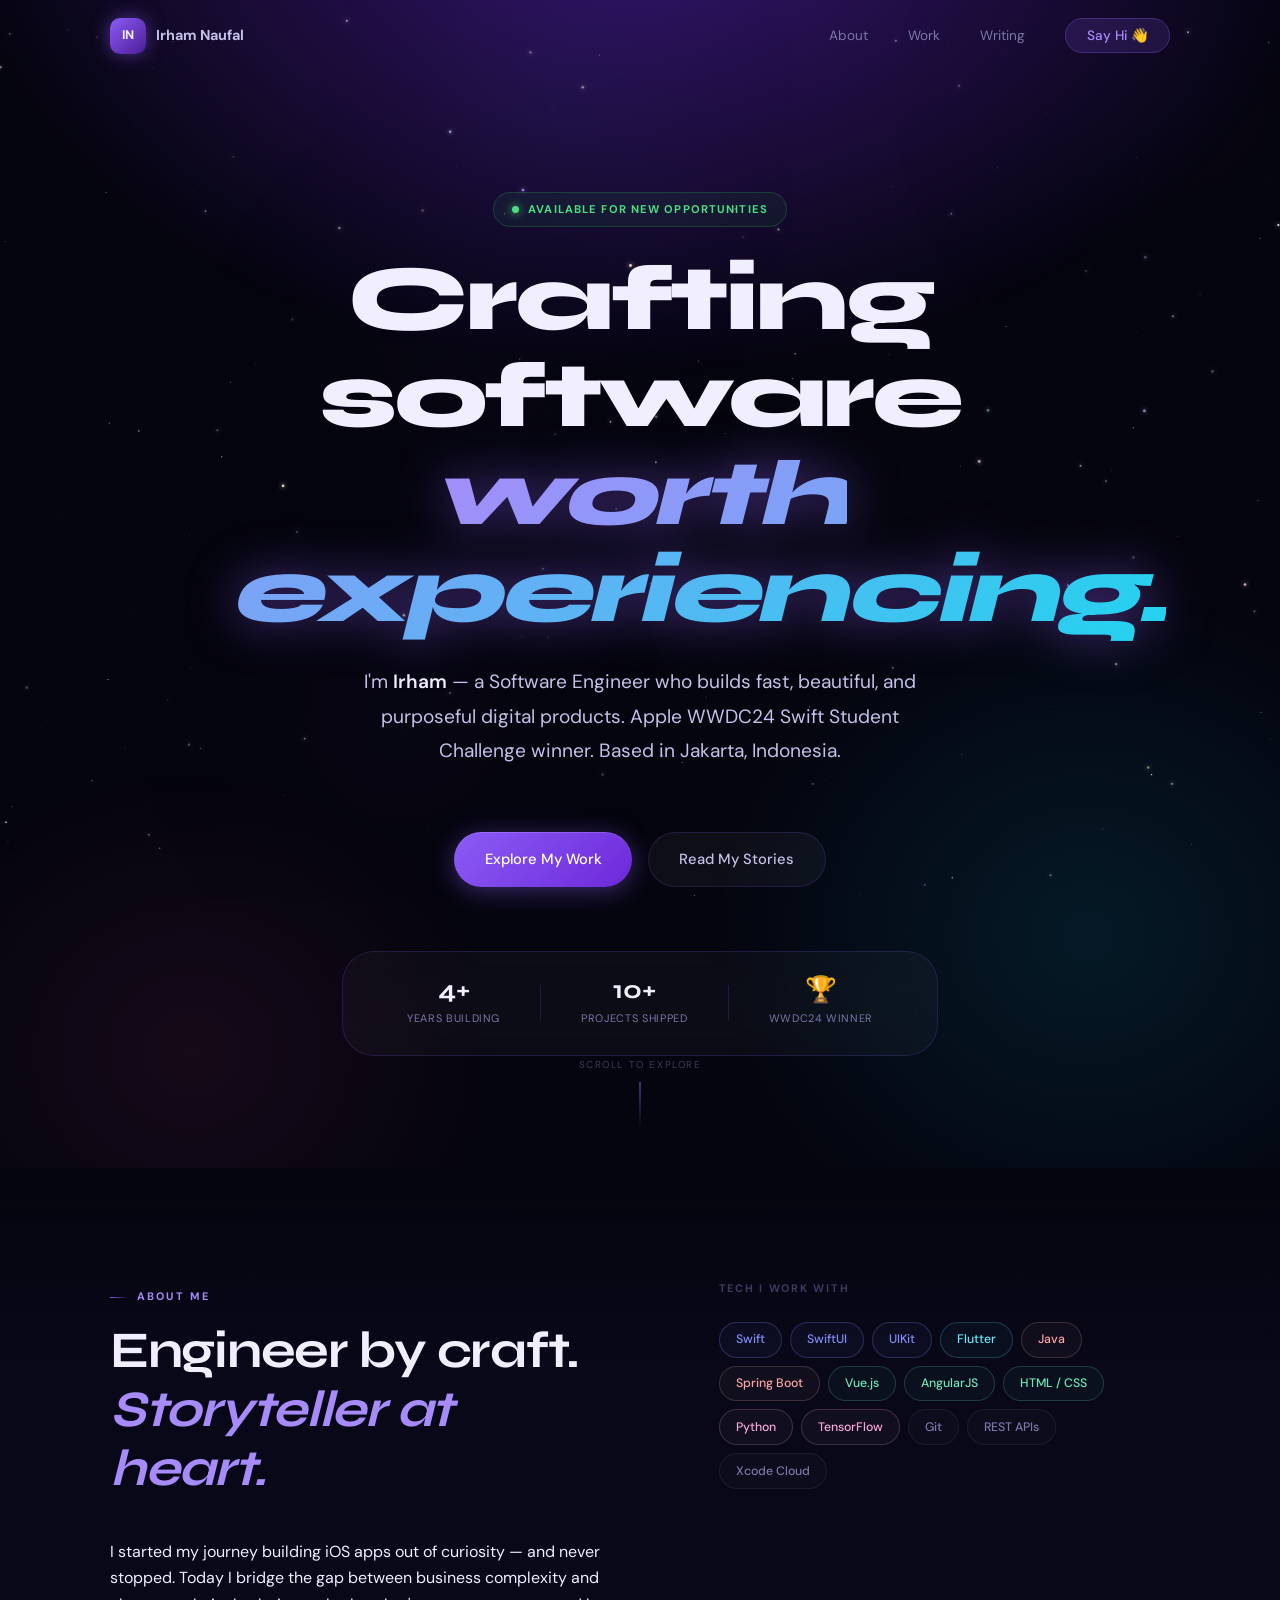
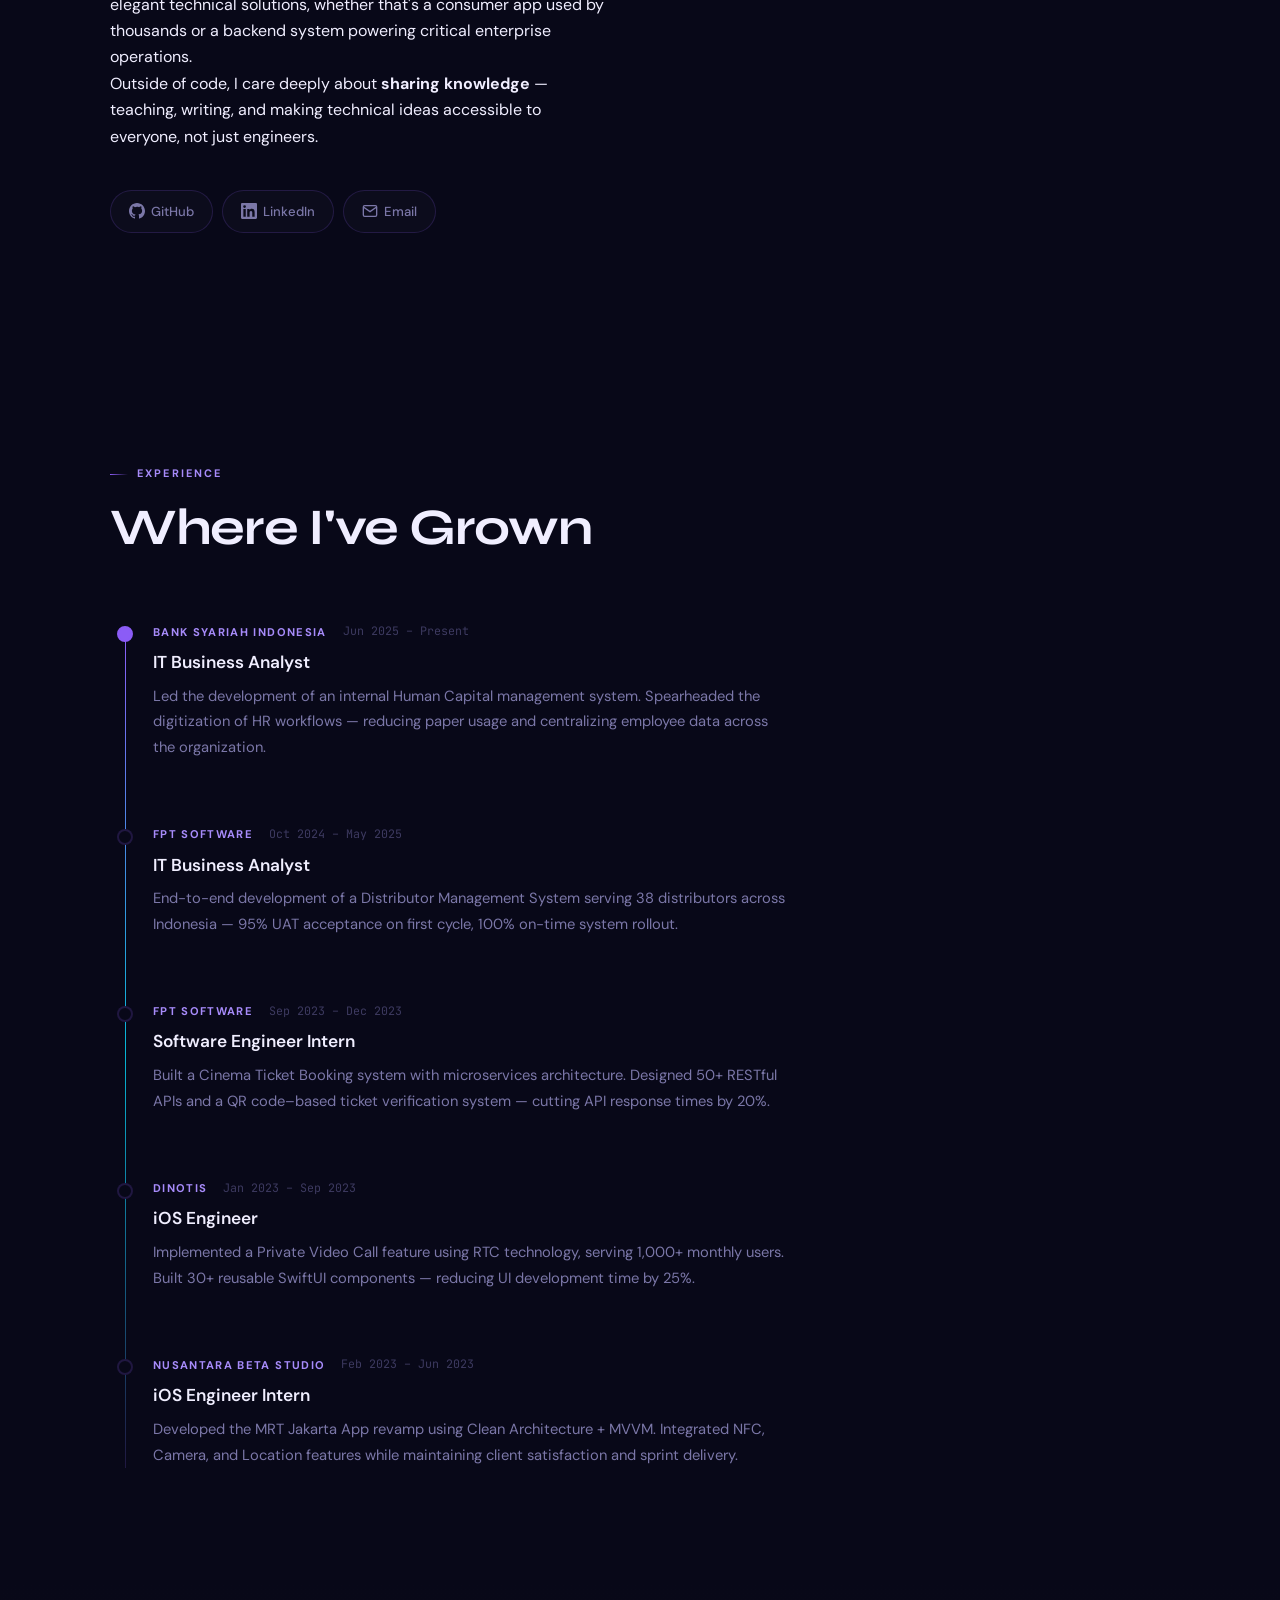
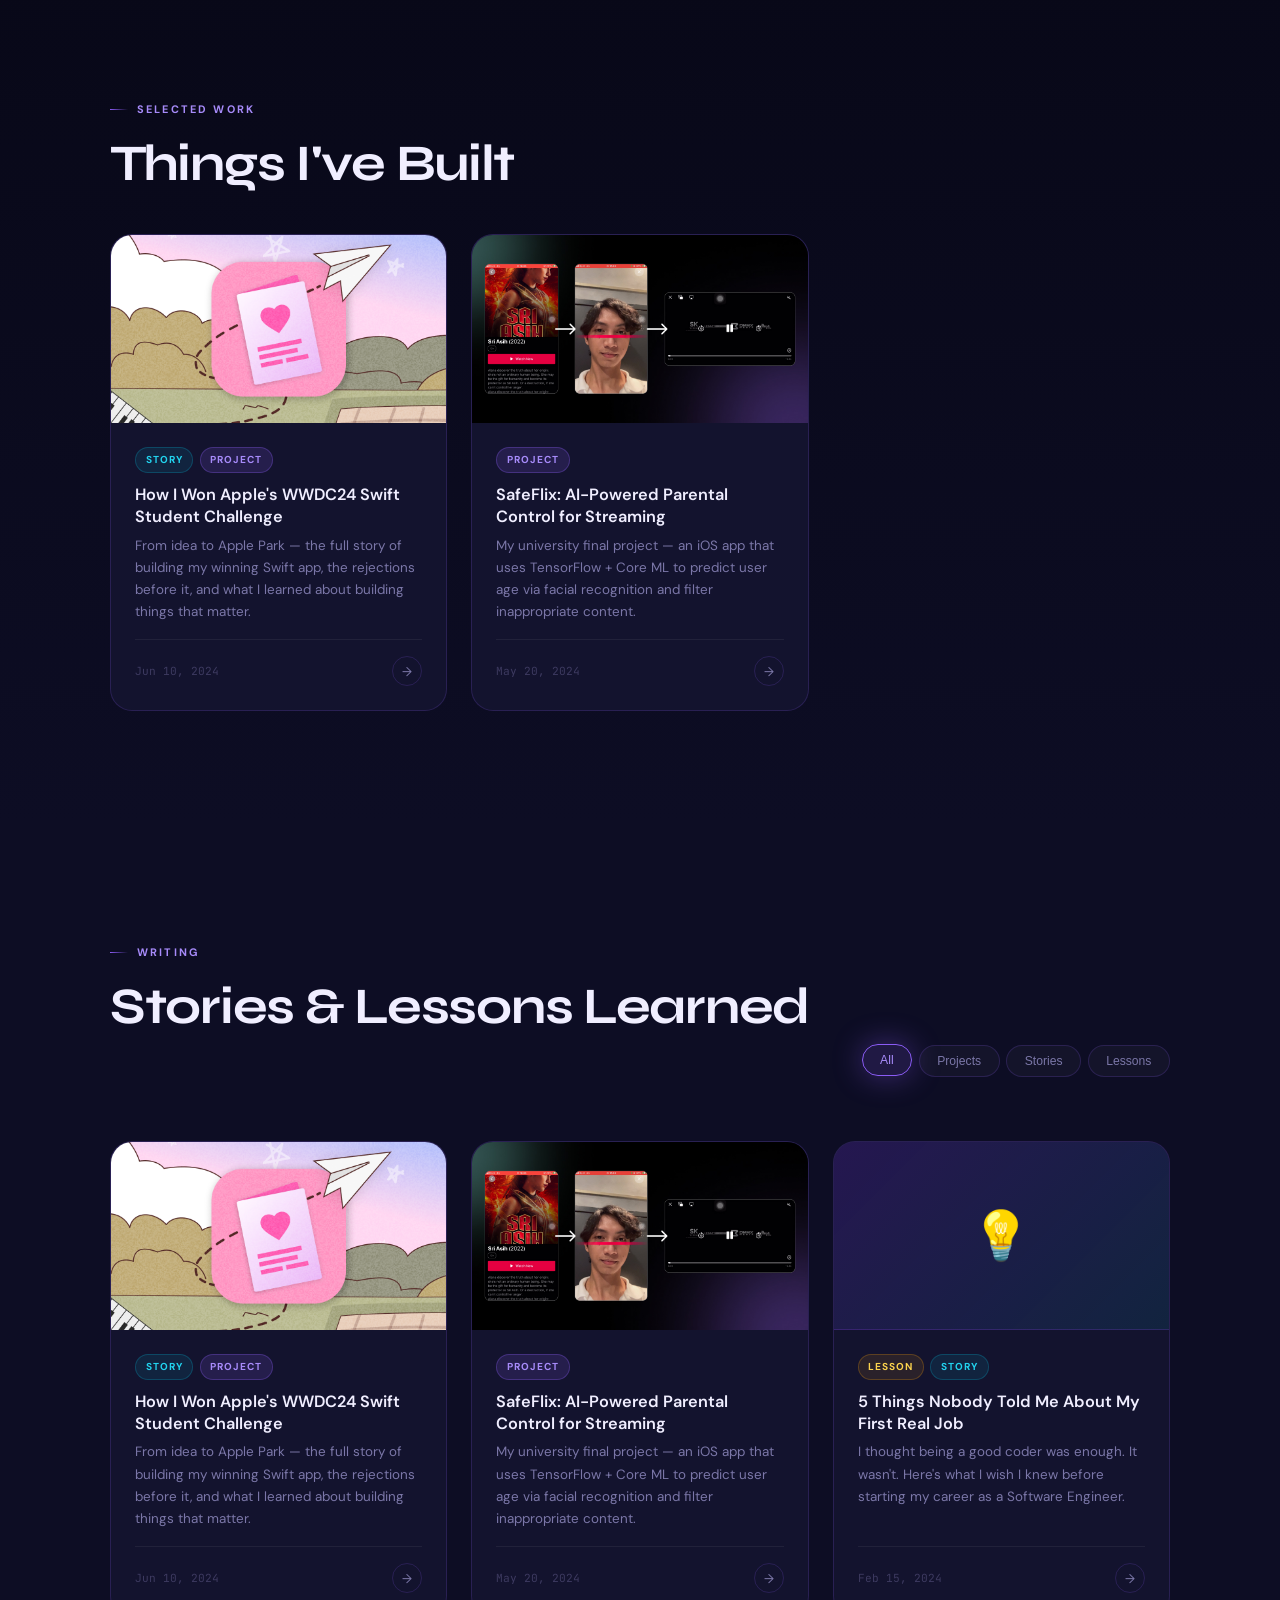
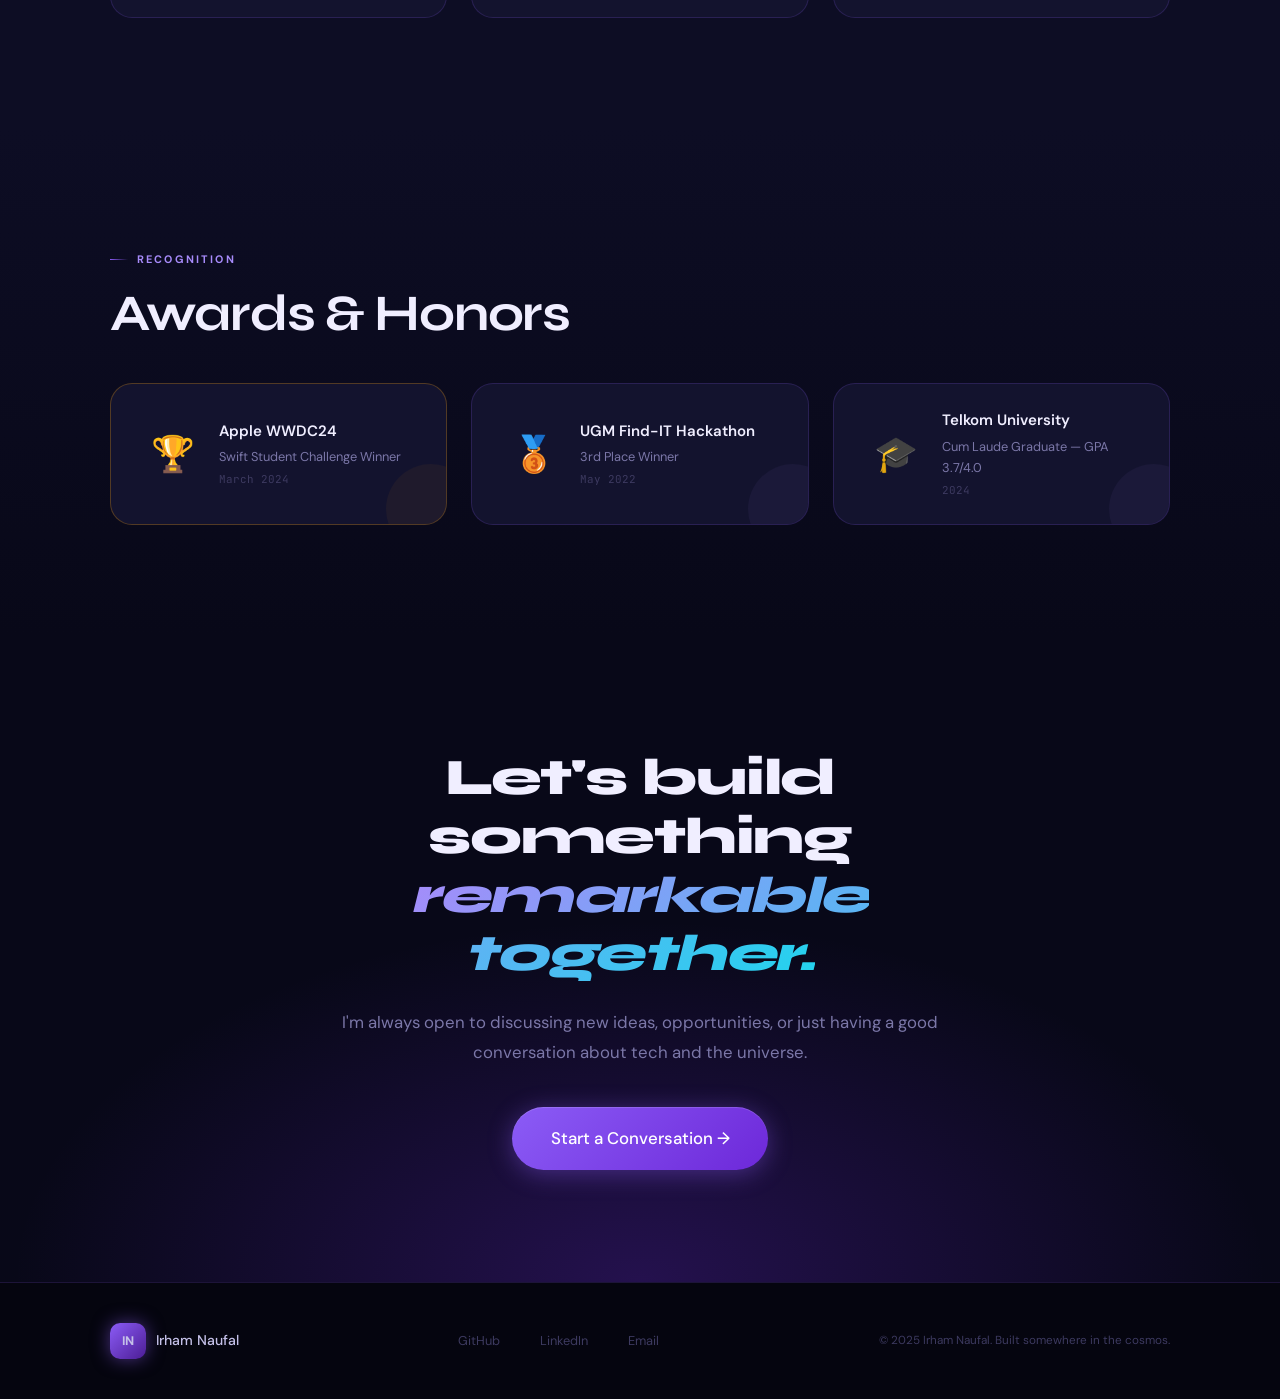
==== commit 3d1b7190: "fix: Fix display for mobile version" ====
--- a/index.html
+++ b/index.html
@@ -35,7 +35,7 @@
         <li><a href="#about">About</a></li>
         <li><a href="#work">Work</a></li>
         <li><a href="#posts">Writing</a></li>
-        <li><a href="mailto:irhamnfl8@gmail.com" class="nav__cta">Say Hi 👋</a></li>
+        <li><a href="https://linkedin.com/in/irhamnaufal8" class="nav__cta">Say Hi 👋</a></li>
       </ul>
       <button class="nav__burger" id="navBurger" aria-label="Toggle menu">
         <span></span><span></span><span></span>
@@ -45,7 +45,7 @@
       <a href="#about">About</a>
       <a href="#work">Work</a>
       <a href="#posts">Writing</a>
-      <a href="mailto:irhamnfl8@gmail.com">Say Hi 👋</a>
+      <a href="https://linkedin.com/in/irhamnaufal8">Say Hi 👋</a>
     </div>
   </nav>
 
@@ -172,7 +172,7 @@
               <span class="timeline__company">Bank Syariah Indonesia</span>
               <span class="timeline__period">Jun 2025 – Present</span>
             </div>
-            <h3 class="timeline__role">Business Analyst</h3>
+            <h3 class="timeline__role">IT Business Analyst</h3>
             <p>Led the development of an internal Human Capital management system. Spearheaded the digitization of HR
               workflows — reducing paper usage and centralizing employee data across the organization.</p>
           </div>
@@ -185,7 +185,7 @@
               <span class="timeline__company">FPT Software</span>
               <span class="timeline__period">Oct 2024 – May 2025</span>
             </div>
-            <h3 class="timeline__role">Business Analyst</h3>
+            <h3 class="timeline__role">IT Business Analyst</h3>
             <p>End-to-end development of a Distributor Management System serving 38 distributors across Indonesia — 95%
               UAT acceptance on first cycle, 100% on-time system rollout.</p>
           </div>
@@ -324,7 +324,7 @@
       <div class="footer__inner">
         <div class="footer__brand">
           <span class="nav__logo-mark">IN</span>
-          <span>Muhammad Irham Naufal</span>
+          <span>Irham Naufal</span>
         </div>
         <div class="footer__links">
           <a href="https://github.com/irhamnaufal8" target="_blank" rel="noopener">GitHub</a>
--- a/assets/css/main.css
+++ b/assets/css/main.css
@@ -66,6 +66,7 @@
 html {
   scroll-behavior: smooth;
   -webkit-text-size-adjust: 100%;
+  overflow-x: hidden;
 }
 
 body {
@@ -375,16 +376,19 @@
 .nav__mobile {
   display: none;
   flex-direction: column;
-  background: rgba(5, 5, 15, .96);
-  border-top: 1px solid var(--space-border);
-  padding: var(--s-sm) var(--s-lg);
+  background: transparent;
+  border-top: 1px solid transparent;
+  padding: 0 var(--s-lg);
   max-height: 0;
   overflow: hidden;
-  transition: max-height .4s var(--ease-out);
+  transition: max-height .4s var(--ease-out), border-color .4s, background .4s, padding .4s;
 }
 
 .nav__mobile.nav__mobile--open {
   max-height: 300px;
+  border-top-color: var(--space-border);
+  background: rgba(5, 5, 15, .96);
+  padding: var(--s-sm) var(--s-lg);
 }
 
 .nav__mobile a {
@@ -406,7 +410,7 @@
   align-items: center;
   justify-content: center;
   position: relative;
-  overflow: hidden;
+  overflow: visible;
   padding: calc(80px + var(--s-2xl)) var(--s-lg) var(--s-2xl);
   z-index: 1;
 }
@@ -421,6 +425,7 @@
     radial-gradient(ellipse 40% 40% at 15% 90%, rgba(236, 72, 153, .08) 0%, transparent 60%);
   pointer-events: none;
   z-index: 0;
+  overflow: hidden;
 }
 
 .hero__content {
@@ -542,7 +547,10 @@
 }
 
 .hero__stats {
-  display: inline-flex;
+  display: flex;
+  width: fit-content;
+  max-width: 100%;
+  margin: 0 auto;
   align-items: center;
   gap: var(--s-lg);
   padding: var(--s-md) var(--s-xl);
@@ -782,14 +790,15 @@
 
 .timeline {
   position: relative;
-  padding-left: 2.5rem;
+  --tl-line-x: 15px;
+  padding-left: calc(var(--tl-line-x) + 1.75rem);
   margin-top: var(--s-xl);
 }
 
 .timeline::before {
   content: '';
   position: absolute;
-  left: 7px;
+  left: var(--tl-line-x);
   top: 8px;
   bottom: 0;
   width: 1px;
@@ -815,7 +824,8 @@
 
 .timeline__marker {
   position: absolute;
-  left: -2.5rem;
+  /* center the 16px circle on the line: shift left by (padding + half marker width) */
+  left: calc(-1 * (1.75rem + 8px));
   top: 4px;
   width: 16px;
   height: 16px;
@@ -1685,13 +1695,28 @@
   }
 
   .timeline {
-    padding-left: 1.75rem;
+    padding-left: calc(var(--tl-line-x) + 1.75rem);
   }
 }
 
 @media (max-width: 480px) {
   .container {
     padding: 0 var(--s-md);
+  }
+
+  .hero {
+    padding-left: var(--s-md);
+    padding-right: var(--s-md);
+  }
+
+  .hero__content {
+    width: 100%;
+  }
+
+  .hero__stats {
+    padding: var(--s-md) var(--s-md);
+    gap: var(--s-md);
+    width: 100%;
   }
 
   .hero__actions {
@@ -1706,6 +1731,6 @@
   }
 
   .hero__title {
-    font-size: 2.6rem;
+    font-size: clamp(2.2rem, 9vw, 2.8rem);
   }
 }
